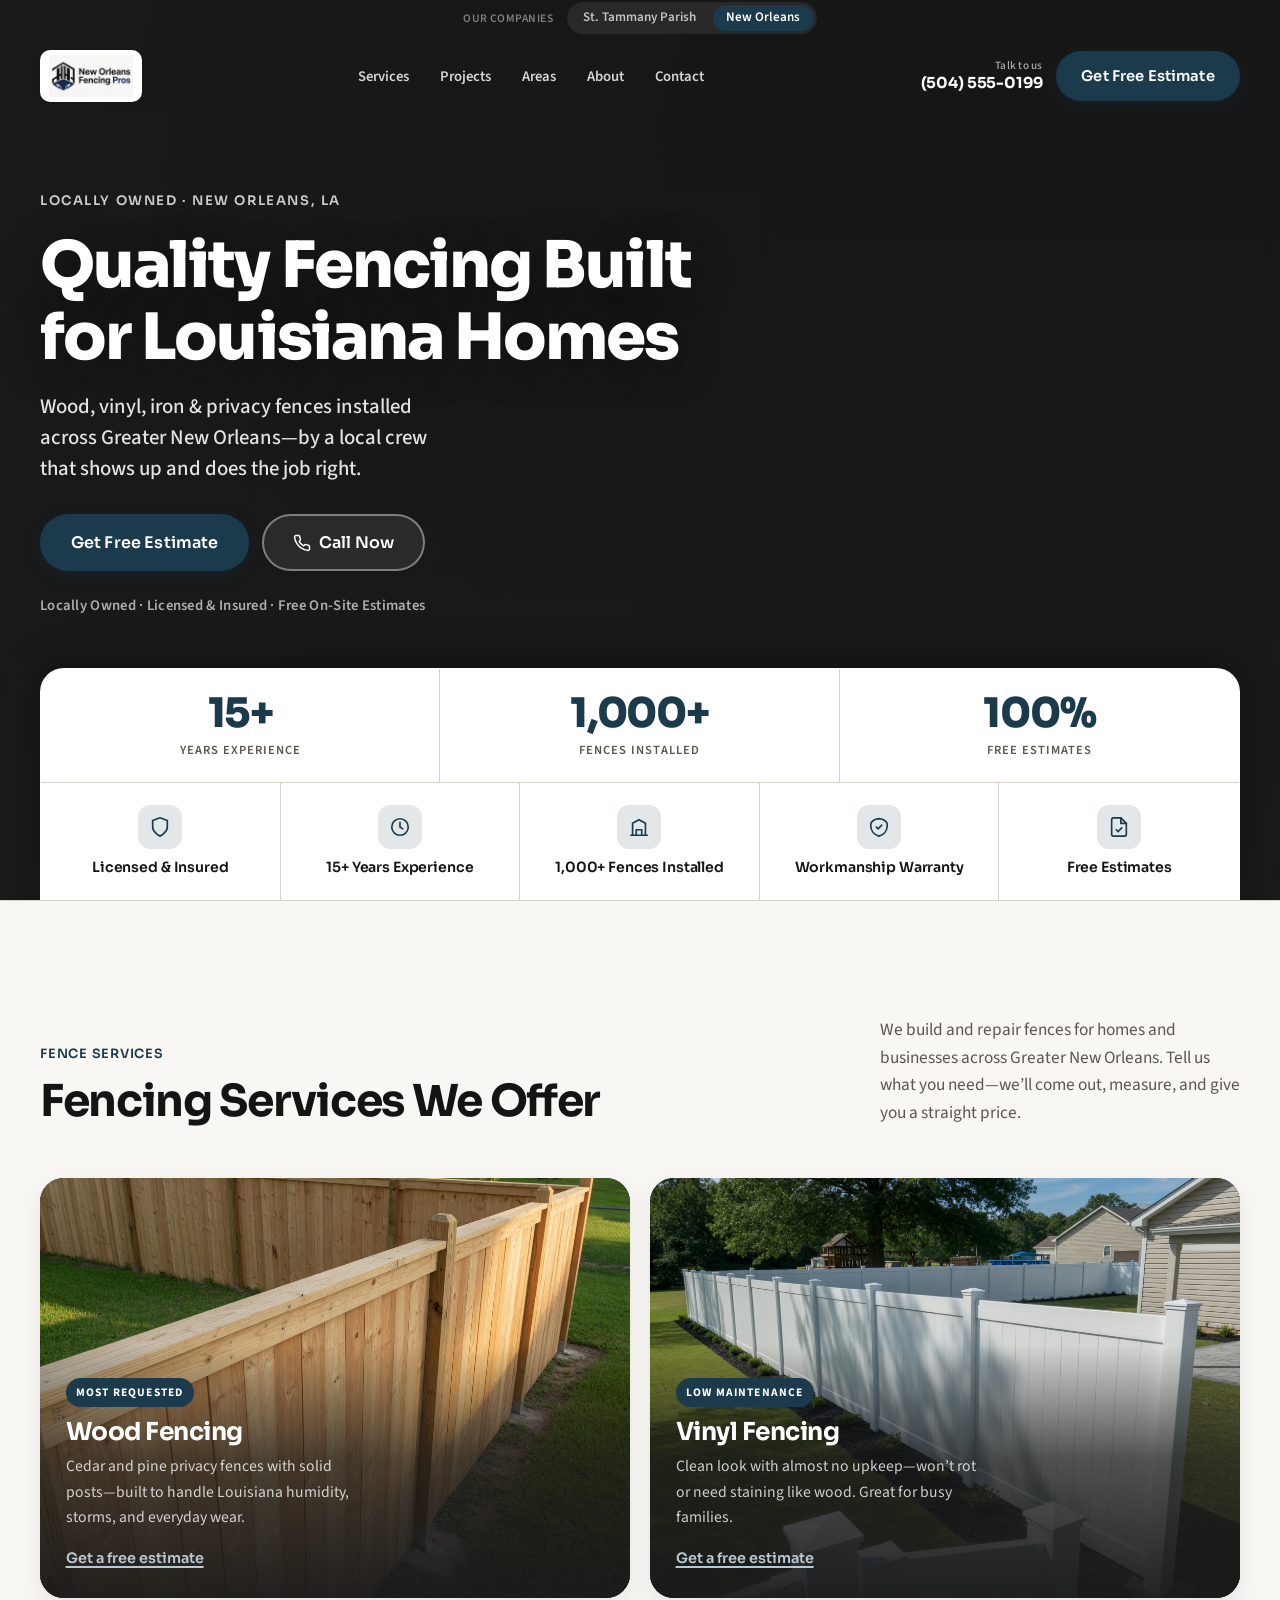
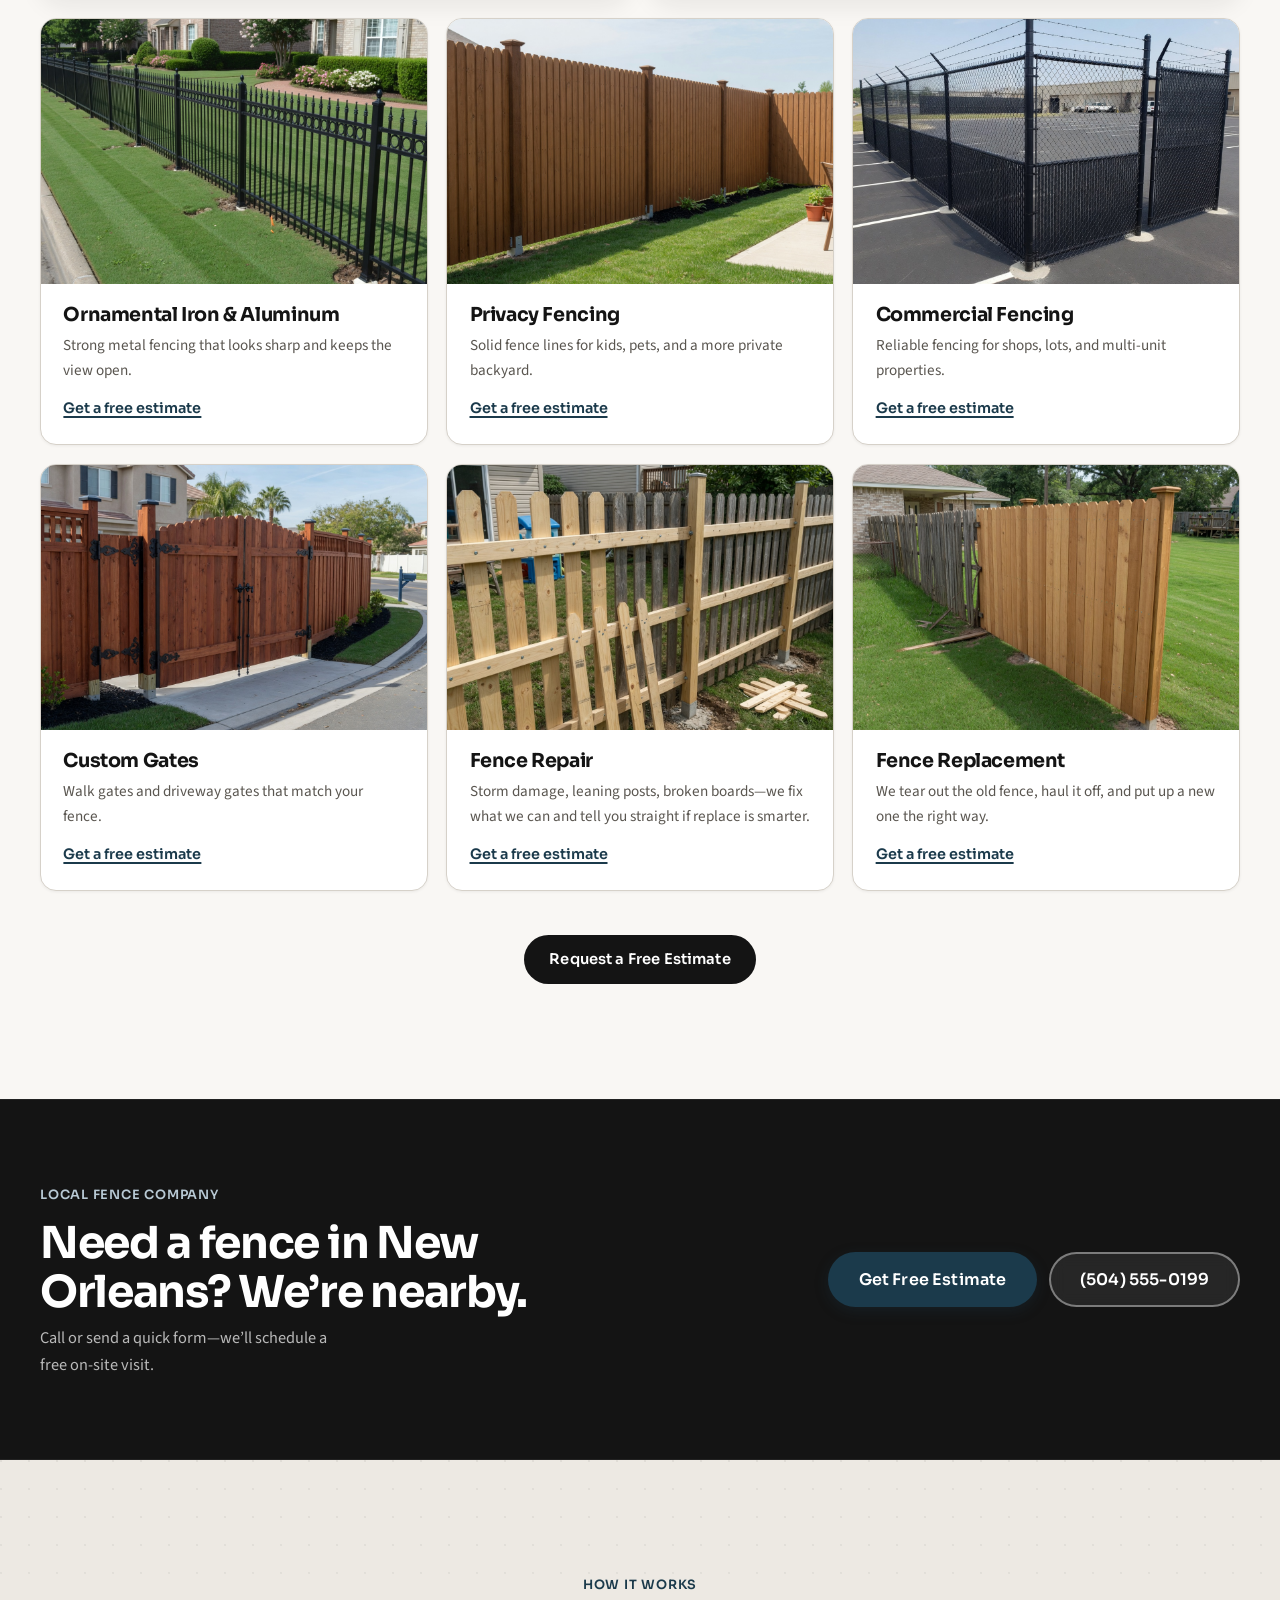
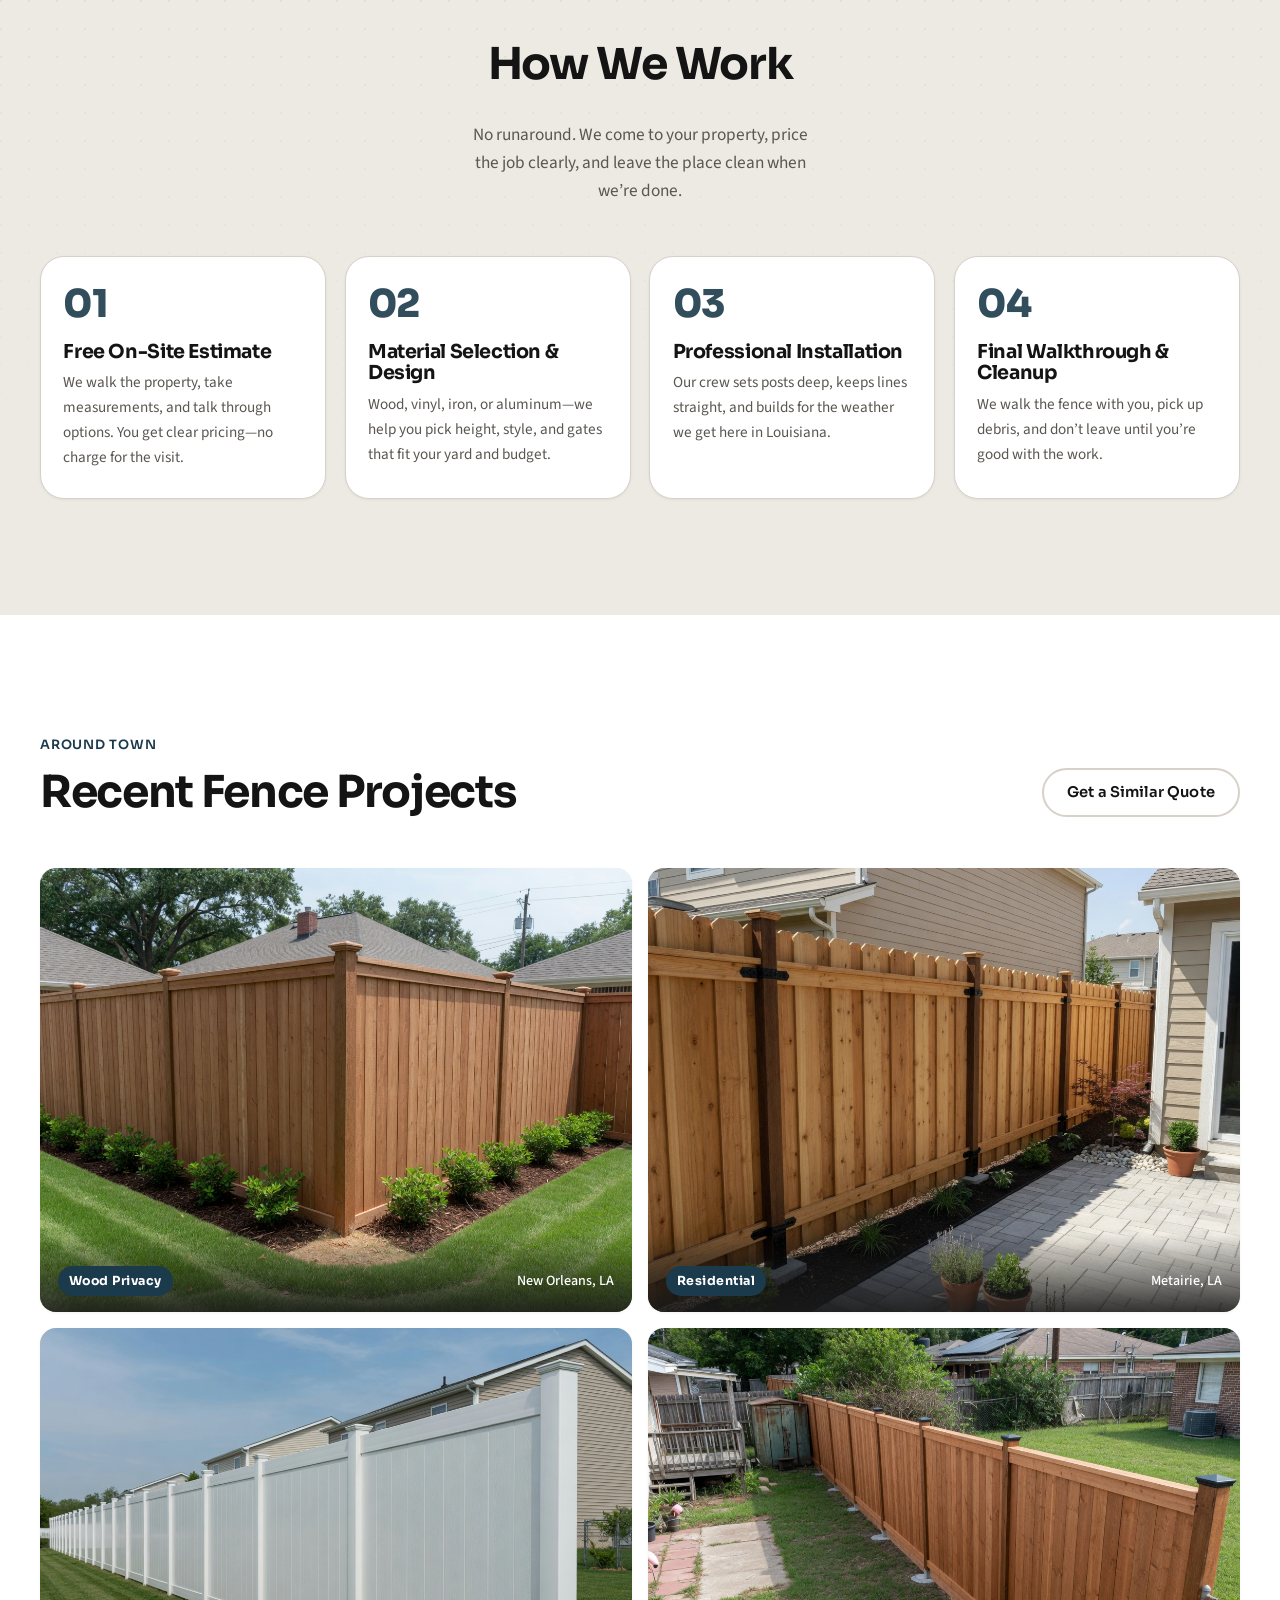
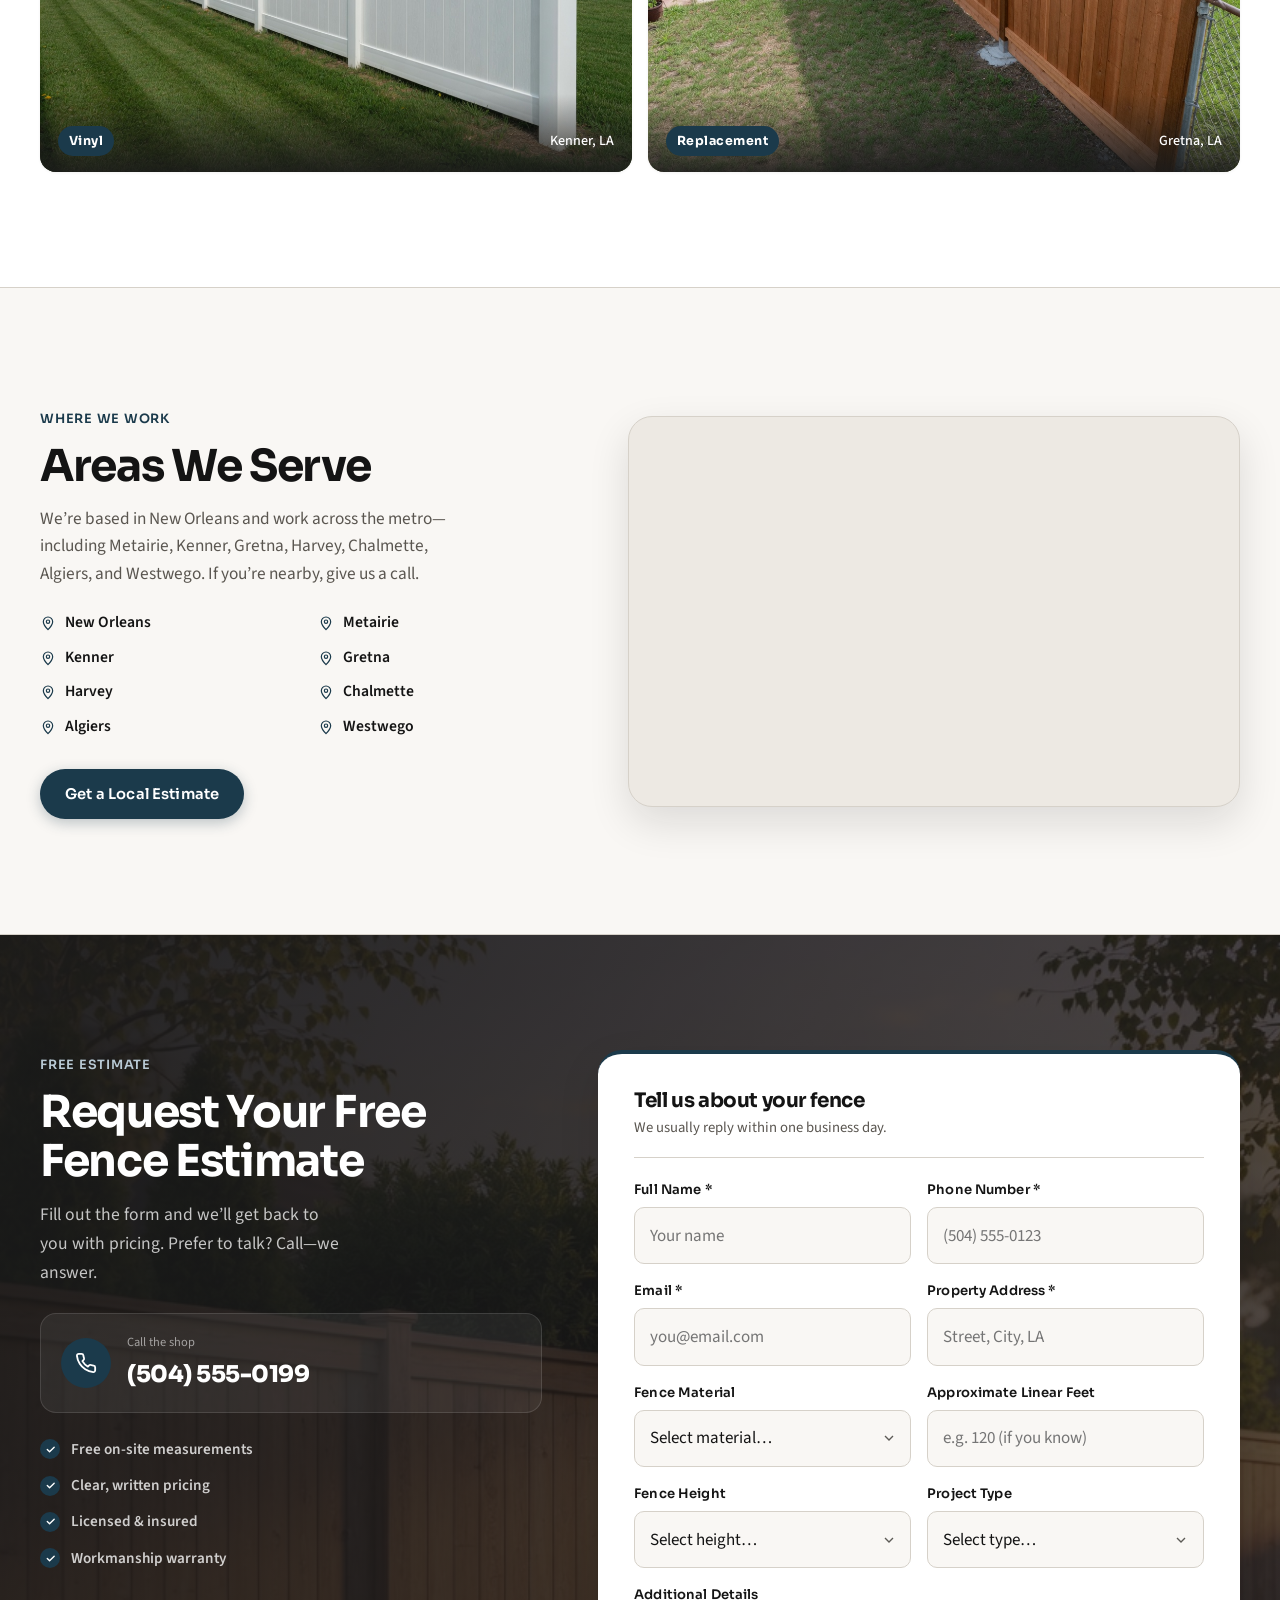
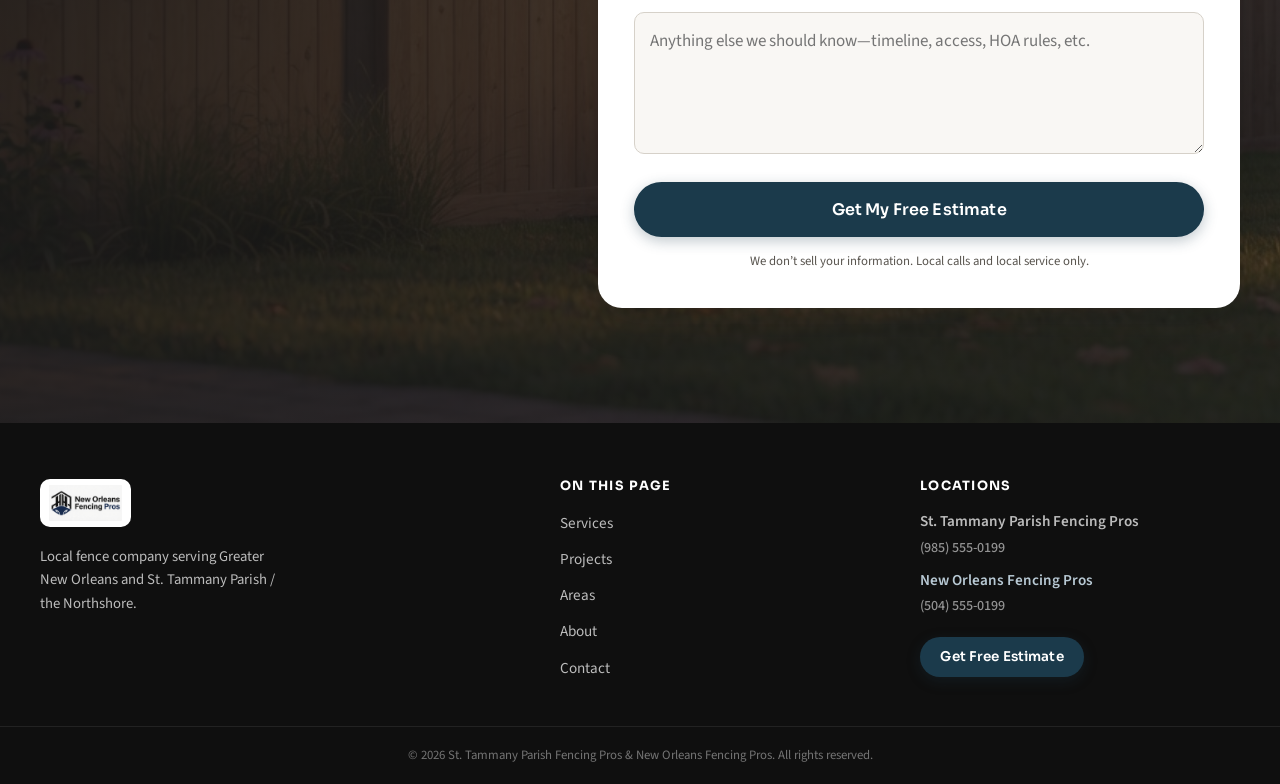
==== new-orleans/index.html @ e3f91bf8 "Match concrete-pros multi-company Vercel deployment approach. Add select-home build so one repo can " ====
<!DOCTYPE html>
<html lang="en">
<head>
  <meta charset="UTF-8">
  <meta name="viewport" content="width=device-width, initial-scale=1.0">
  <meta name="description" content="Local fence company in New Orleans. Wood, vinyl, iron & privacy fences installed in Metairie, Kenner, Gretna, the West Bank & Greater New Orleans. Free on-site estimates. Call (504) 555-0199.">
  <title>New Orleans Fencing Pros | Local Fence Company · Greater New Orleans</title>
  <link rel="icon" type="image/jpeg" href="/resources/logo/new-orleans-fencing-favicon.jpg">
  <link rel="preconnect" href="https://fonts.googleapis.com">
  <link rel="preconnect" href="https://fonts.gstatic.com" crossorigin>
  <link href="https://fonts.googleapis.com/css2?family=Sora:wght@400;500;600;700;800&family=Source+Sans+3:ital,wght@0,400;0,500;0,600;0,700;1,400&display=swap" rel="stylesheet">
  <link rel="stylesheet" href="/css/styles.css">
  <link rel="stylesheet" href="/css/new-orleans-theme.css">
</head>
<body class="theme-nola">
  <a class="skip-link" href="#main">Skip to content</a>

  <header class="site-header" id="header">
    <div class="loc-bar" aria-label="Service locations">
      <div class="wrap loc-bar-inner">
        <span class="loc-bar-label">Our companies</span>
        <nav class="loc-switch" aria-label="Company sites">
          <a href="https://st-tammany-parish-fencing-pros.vercel.app/" class="loc-link">St. Tammany Parish</a>
          <a href="https://new-orleans-fencing-pros.vercel.app/" class="loc-link is-active" aria-current="page">New Orleans</a>
        </nav>
      </div>
    </div>
    <div class="header-main">
      <div class="wrap header-wrap">
        <a href="https://new-orleans-fencing-pros.vercel.app/" class="brand" aria-label="New Orleans Fencing Pros home">
          <img src="/resources/logo/new-orleans-fencing-logo.png" alt="New Orleans Fencing Pros" width="210" height="52">
        </a>

        <nav class="nav" id="nav" aria-label="Primary">
          <ul class="nav-links">
            <li><a href="#services">Services</a></li>
            <li><a href="#projects">Projects</a></li>
            <li><a href="#areas">Areas</a></li>
            <li><a href="#about">About</a></li>
            <li><a href="#estimate">Contact</a></li>
            <li class="nav-loc-m"><a href="https://st-tammany-parish-fencing-pros.vercel.app/">St. Tammany Parish</a></li>
          </ul>
          <a href="#estimate" class="btn btn-primary nav-cta-m">Get Free Estimate</a>
        </nav>

        <div class="header-right">
          <a href="tel:+15045550199" class="header-phone">
            <small>Talk to us</small>
            <strong>(504) 555-0199</strong>
          </a>
          <a href="#estimate" class="btn btn-primary header-cta">Get Free Estimate</a>
          <button class="burger" id="navToggle" type="button" aria-label="Open menu" aria-expanded="false" aria-controls="nav">
            <span></span><span></span><span></span>
          </button>
        </div>
      </div>
    </div>
  </header>

  <main id="main">
    <!-- HERO -->
    <section class="hero" id="top">
      <div class="hero-media">
        <video
          class="hero-video"
          autoplay
          muted
          loop
          playsinline
          preload="metadata"
          aria-hidden="true"
        >
          <source src="/resources/video/fencing-hero.mp4" type="video/mp4">
        </video>
        <div class="hero-shade"></div>
      </div>

      <div class="wrap hero-inner">
        <div class="hero-copy reveal">
          <p class="hero-kicker">Locally owned · New Orleans, LA</p>
          <h1>Quality Fencing Built for Louisiana Homes</h1>
          <p class="hero-lead">Wood, vinyl, iron &amp; privacy fences installed across Greater New Orleans—by a local crew that shows up and does the job right.</p>
          <div class="hero-actions">
            <a href="#estimate" class="btn btn-primary btn-lg">Get Free Estimate</a>
            <a href="tel:+15045550199" class="btn btn-ghost btn-lg">
              <svg width="18" height="18" viewBox="0 0 24 24" fill="none" aria-hidden="true"><path d="M22 16.92v3a2 2 0 0 1-2.18 2 19.79 19.79 0 0 1-8.63-3.07 19.5 19.5 0 0 1-6-6 19.79 19.79 0 0 1-3.07-8.67A2 2 0 0 1 4.11 2h3a2 2 0 0 1 2 1.72c.127.96.361 1.903.7 2.81a2 2 0 0 1-.45 2.11L8.09 9.91a16 16 0 0 0 6 6l1.27-1.27a2 2 0 0 1 2.11-.45c.907.339 1.85.573 2.81.7A2 2 0 0 1 22 16.92z" stroke="currentColor" stroke-width="2" stroke-linecap="round" stroke-linejoin="round"/></svg>
              Call Now
            </a>
          </div>
          <p class="hero-trust">Locally Owned · Licensed &amp; Insured · Free On-Site Estimates</p>
        </div>
      </div>

      <div class="proof" aria-label="Why homeowners trust us">
        <div class="wrap">
          <div class="proof-card reveal" style="--d:0.12s">
            <div class="proof-stats">
              <div class="metric">
                <strong>15+</strong>
                <span>Years Experience</span>
              </div>
              <div class="metric">
                <strong>1,000+</strong>
                <span>Fences Installed</span>
              </div>
              <div class="metric">
                <strong>100%</strong>
                <span>Free Estimates</span>
              </div>
            </div>

            <div class="proof-trust">
              <div class="trust-item">
                <span class="trust-ico" aria-hidden="true">
                  <svg width="22" height="22" viewBox="0 0 24 24" fill="none"><path d="M12 22s8-4 8-10V5l-8-3-8 3v7c0 6 8 10 8 10z" stroke="currentColor" stroke-width="1.8" stroke-linecap="round" stroke-linejoin="round"/></svg>
                </span>
                <span>Licensed &amp; Insured</span>
              </div>
              <div class="trust-item">
                <span class="trust-ico" aria-hidden="true">
                  <svg width="22" height="22" viewBox="0 0 24 24" fill="none"><circle cx="12" cy="12" r="9" stroke="currentColor" stroke-width="1.8"/><path d="M12 7v5l3 2" stroke="currentColor" stroke-width="1.8" stroke-linecap="round"/></svg>
                </span>
                <span>15+ Years Experience</span>
              </div>
              <div class="trust-item">
                <span class="trust-ico" aria-hidden="true">
                  <svg width="22" height="22" viewBox="0 0 24 24" fill="none"><path d="M3 21h18M5 21V8l7-4 7 4v13M9 21v-6h6v6" stroke="currentColor" stroke-width="1.8" stroke-linecap="round" stroke-linejoin="round"/></svg>
                </span>
                <span>1,000+ Fences Installed</span>
              </div>
              <div class="trust-item">
                <span class="trust-ico" aria-hidden="true">
                  <svg width="22" height="22" viewBox="0 0 24 24" fill="none"><path d="M9 12l2 2 4-4" stroke="currentColor" stroke-width="1.8" stroke-linecap="round" stroke-linejoin="round"/><path d="M12 22c5.5-1.5 9-6.2 9-11.6 0-1-.1-2-.4-3A12 12 0 0012 2.9 12 12 0 003.4 7.4 12 12 0 003 10.4c0 5.4 3.5 10.1 9 11.6z" stroke="currentColor" stroke-width="1.8"/></svg>
                </span>
                <span>Workmanship Warranty</span>
              </div>
              <div class="trust-item">
                <span class="trust-ico" aria-hidden="true">
                  <svg width="22" height="22" viewBox="0 0 24 24" fill="none"><path d="M14 2H6a2 2 0 00-2 2v16a2 2 0 002 2h12a2 2 0 002-2V8z" stroke="currentColor" stroke-width="1.8"/><path d="M14 2v6h6M9 15l2 2 4-4" stroke="currentColor" stroke-width="1.8" stroke-linecap="round"/></svg>
                </span>
                <span>Free Estimates</span>
              </div>
            </div>
          </div>
        </div>
      </div>
    </section>

    <!-- SERVICES -->
    <section class="section services" id="services">
      <div class="wrap">
        <div class="section-top reveal">
          <div>
            <p class="eyebrow">Fence services</p>
            <h2>Fencing Services We Offer</h2>
          </div>
          <p class="section-copy">We build and repair fences for homes and businesses across Greater New Orleans. Tell us what you need—we’ll come out, measure, and give you a straight price.</p>
        </div>

        <div class="svc-feature-grid">
          <article class="svc-photo reveal" data-depth>
            <div class="svc-photo-img">
              <img src="/images/service-wood.jpg" alt="Wood fencing installation in New Orleans" loading="lazy" width="900" height="700">
            </div>
            <div class="svc-photo-body">
              <span class="svc-kicker">Most requested</span>
              <h3>Wood Fencing</h3>
              <p>Cedar and pine privacy fences with solid posts—built to handle Louisiana humidity, storms, and everyday wear.</p>
              <a href="#estimate" class="text-link">Get a free estimate</a>
            </div>
          </article>

          <article class="svc-photo reveal" data-depth style="--d:0.08s">
            <div class="svc-photo-img">
              <img src="/images/service-vinyl.jpg" alt="Vinyl fencing installation" loading="lazy" width="900" height="700">
            </div>
            <div class="svc-photo-body">
              <span class="svc-kicker">Low maintenance</span>
              <h3>Vinyl Fencing</h3>
              <p>Clean look with almost no upkeep—won’t rot or need staining like wood. Great for busy families.</p>
              <a href="#estimate" class="text-link">Get a free estimate</a>
            </div>
          </article>
        </div>

        <div class="svc-card-grid">
          <article class="svc-card reveal" data-depth>
            <div class="svc-card-media">
              <img src="/images/service-iron.jpg" alt="Ornamental iron and aluminum fencing" loading="lazy" width="640" height="420">
            </div>
            <div class="svc-card-body">
              <h3>Ornamental Iron &amp; Aluminum</h3>
              <p>Strong metal fencing that looks sharp and keeps the view open.</p>
              <a href="#estimate" class="text-link">Get a free estimate</a>
            </div>
          </article>

          <article class="svc-card reveal" data-depth style="--d:0.06s">
            <div class="svc-card-media">
              <img src="/images/service-privacy.jpg" alt="Privacy fencing for a backyard" loading="lazy" width="640" height="420">
            </div>
            <div class="svc-card-body">
              <h3>Privacy Fencing</h3>
              <p>Solid fence lines for kids, pets, and a more private backyard.</p>
              <a href="#estimate" class="text-link">Get a free estimate</a>
            </div>
          </article>

          <article class="svc-card reveal" data-depth style="--d:0.1s">
            <div class="svc-card-media">
              <img src="/images/service-commercial.jpg" alt="Commercial fencing for local businesses" loading="lazy" width="640" height="420">
            </div>
            <div class="svc-card-body">
              <h3>Commercial Fencing</h3>
              <p>Reliable fencing for shops, lots, and multi-unit properties.</p>
              <a href="#estimate" class="text-link">Get a free estimate</a>
            </div>
          </article>

          <article class="svc-card reveal" data-depth style="--d:0.14s">
            <div class="svc-card-media">
              <img src="/images/service-gate.jpg" alt="Custom fence gate" loading="lazy" width="640" height="420">
            </div>
            <div class="svc-card-body">
              <h3>Custom Gates</h3>
              <p>Walk gates and driveway gates that match your fence.</p>
              <a href="#estimate" class="text-link">Get a free estimate</a>
            </div>
          </article>

          <article class="svc-card reveal" data-depth style="--d:0.06s">
            <div class="svc-card-media">
              <img src="/images/service-repair.jpg" alt="Fence repair work" loading="lazy" width="640" height="420">
            </div>
            <div class="svc-card-body">
              <h3>Fence Repair</h3>
              <p>Storm damage, leaning posts, broken boards—we fix what we can and tell you straight if replace is smarter.</p>
              <a href="#estimate" class="text-link">Get a free estimate</a>
            </div>
          </article>

          <article class="svc-card reveal" data-depth style="--d:0.1s">
            <div class="svc-card-media">
              <img src="/images/service-replacement.jpg" alt="Fence replacement install" loading="lazy" width="640" height="420">
            </div>
            <div class="svc-card-body">
              <h3>Fence Replacement</h3>
              <p>We tear out the old fence, haul it off, and put up a new one the right way.</p>
              <a href="#estimate" class="text-link">Get a free estimate</a>
            </div>
          </article>
        </div>

        <div class="section-cta reveal">
          <a href="#estimate" class="btn btn-dark">Request a Free Estimate</a>
        </div>
      </div>
    </section>

    <!-- MID CTA -->
    <section class="mid-cta" aria-label="Request estimate">
      <div class="wrap mid-cta-inner reveal">
        <div>
          <p class="eyebrow eyebrow-on-dark">Local fence company</p>
          <h2>Need a fence in New Orleans? We’re nearby.</h2>
          <p class="mid-cta-note">Call or send a quick form—we’ll schedule a free on-site visit.</p>
        </div>
        <div class="mid-cta-actions">
          <a href="#estimate" class="btn btn-primary btn-lg">Get Free Estimate</a>
          <a href="tel:+15045550199" class="btn btn-ghost btn-lg">(504) 555-0199</a>
        </div>
      </div>
    </section>

    <!-- PROCESS / ABOUT -->
    <section class="section process" id="about">
      <div class="wrap">
        <div class="section-top section-top-center reveal">
          <p class="eyebrow">How it works</p>
          <h2>How We Work</h2>
          <p class="section-copy">No runaround. We come to your property, price the job clearly, and leave the place clean when we’re done.</p>
        </div>

        <ol class="steps">
          <li class="step reveal" data-depth>
            <div class="step-num">01</div>
            <div class="step-body">
              <h3>Free On-Site Estimate</h3>
              <p>We walk the property, take measurements, and talk through options. You get clear pricing—no charge for the visit.</p>
            </div>
          </li>
          <li class="step reveal" data-depth style="--d:0.08s">
            <div class="step-num">02</div>
            <div class="step-body">
              <h3>Material Selection &amp; Design</h3>
              <p>Wood, vinyl, iron, or aluminum—we help you pick height, style, and gates that fit your yard and budget.</p>
            </div>
          </li>
          <li class="step reveal" data-depth style="--d:0.14s">
            <div class="step-num">03</div>
            <div class="step-body">
              <h3>Professional Installation</h3>
              <p>Our crew sets posts deep, keeps lines straight, and builds for the weather we get here in Louisiana.</p>
            </div>
          </li>
          <li class="step reveal" data-depth style="--d:0.2s">
            <div class="step-num">04</div>
            <div class="step-body">
              <h3>Final Walkthrough &amp; Cleanup</h3>
              <p>We walk the fence with you, pick up debris, and don’t leave until you’re good with the work.</p>
            </div>
          </li>
        </ol>
      </div>
    </section>

    <!-- PROJECTS -->
    <section class="section projects" id="projects">
      <div class="wrap">
        <div class="section-top reveal">
          <div>
            <p class="eyebrow">Around town</p>
            <h2>Recent Fence Projects</h2>
          </div>
          <a href="#estimate" class="btn btn-outline hide-m">Get a Similar Quote</a>
        </div>

        <div class="gallery">
          <figure class="gal-item reveal" data-depth>
            <img src="/images/project-wood-privacy.jpg" alt="Wood privacy fence job in New Orleans" loading="lazy" width="1000" height="750">
            <figcaption>
              <span class="gal-tag">Wood Privacy</span>
              <span>New Orleans, LA</span>
            </figcaption>
          </figure>
          <figure class="gal-item reveal" data-depth style="--d:0.06s">
            <img src="/images/project-residential.jpg" alt="Residential fence job in Metairie" loading="lazy" width="800" height="600">
            <figcaption>
              <span class="gal-tag">Residential</span>
              <span>Metairie, LA</span>
            </figcaption>
          </figure>
          <figure class="gal-item reveal" data-depth style="--d:0.1s">
            <img src="/images/project-vinyl.jpg" alt="Vinyl fence job in Kenner" loading="lazy" width="800" height="600">
            <figcaption>
              <span class="gal-tag">Vinyl</span>
              <span>Kenner, LA</span>
            </figcaption>
          </figure>
          <figure class="gal-item reveal" data-depth style="--d:0.14s">
            <img src="/images/project-replacement.jpg" alt="Fence replacement job in Gretna" loading="lazy" width="1200" height="600">
            <figcaption>
              <span class="gal-tag">Replacement</span>
              <span>Gretna, LA</span>
            </figcaption>
          </figure>
        </div>

        <div class="section-cta show-m reveal">
          <a href="#estimate" class="btn btn-outline">Get a Similar Quote</a>
        </div>
      </div>
    </section>

    <!-- AREAS -->
    <section class="section areas" id="areas">
      <div class="wrap areas-grid">
        <div class="areas-copy reveal">
          <p class="eyebrow">Where we work</p>
          <h2>Areas We Serve</h2>
          <p class="section-copy">We’re based in New Orleans and work across the metro—including Metairie, Kenner, Gretna, Harvey, Chalmette, Algiers, and Westwego. If you’re nearby, give us a call.</p>
          <ul class="city-list">
            <li>
              <svg class="city-pin" width="16" height="16" viewBox="0 0 24 24" fill="none" aria-hidden="true"><path d="M12 22s7-7.2 7-12a7 7 0 10-14 0c0 4.8 7 12 7 12z" stroke="currentColor" stroke-width="1.8" stroke-linecap="round" stroke-linejoin="round"/><circle cx="12" cy="10" r="2.5" stroke="currentColor" stroke-width="1.8"/></svg>
              New Orleans
            </li>
            <li>
              <svg class="city-pin" width="16" height="16" viewBox="0 0 24 24" fill="none" aria-hidden="true"><path d="M12 22s7-7.2 7-12a7 7 0 10-14 0c0 4.8 7 12 7 12z" stroke="currentColor" stroke-width="1.8" stroke-linecap="round" stroke-linejoin="round"/><circle cx="12" cy="10" r="2.5" stroke="currentColor" stroke-width="1.8"/></svg>
              Metairie
            </li>
            <li>
              <svg class="city-pin" width="16" height="16" viewBox="0 0 24 24" fill="none" aria-hidden="true"><path d="M12 22s7-7.2 7-12a7 7 0 10-14 0c0 4.8 7 12 7 12z" stroke="currentColor" stroke-width="1.8" stroke-linecap="round" stroke-linejoin="round"/><circle cx="12" cy="10" r="2.5" stroke="currentColor" stroke-width="1.8"/></svg>
              Kenner
            </li>
            <li>
              <svg class="city-pin" width="16" height="16" viewBox="0 0 24 24" fill="none" aria-hidden="true"><path d="M12 22s7-7.2 7-12a7 7 0 10-14 0c0 4.8 7 12 7 12z" stroke="currentColor" stroke-width="1.8" stroke-linecap="round" stroke-linejoin="round"/><circle cx="12" cy="10" r="2.5" stroke="currentColor" stroke-width="1.8"/></svg>
              Gretna
            </li>
            <li>
              <svg class="city-pin" width="16" height="16" viewBox="0 0 24 24" fill="none" aria-hidden="true"><path d="M12 22s7-7.2 7-12a7 7 0 10-14 0c0 4.8 7 12 7 12z" stroke="currentColor" stroke-width="1.8" stroke-linecap="round" stroke-linejoin="round"/><circle cx="12" cy="10" r="2.5" stroke="currentColor" stroke-width="1.8"/></svg>
              Harvey
            </li>
            <li>
              <svg class="city-pin" width="16" height="16" viewBox="0 0 24 24" fill="none" aria-hidden="true"><path d="M12 22s7-7.2 7-12a7 7 0 10-14 0c0 4.8 7 12 7 12z" stroke="currentColor" stroke-width="1.8" stroke-linecap="round" stroke-linejoin="round"/><circle cx="12" cy="10" r="2.5" stroke="currentColor" stroke-width="1.8"/></svg>
              Chalmette
            </li>
            <li>
              <svg class="city-pin" width="16" height="16" viewBox="0 0 24 24" fill="none" aria-hidden="true"><path d="M12 22s7-7.2 7-12a7 7 0 10-14 0c0 4.8 7 12 7 12z" stroke="currentColor" stroke-width="1.8" stroke-linecap="round" stroke-linejoin="round"/><circle cx="12" cy="10" r="2.5" stroke="currentColor" stroke-width="1.8"/></svg>
              Algiers
            </li>
            <li>
              <svg class="city-pin" width="16" height="16" viewBox="0 0 24 24" fill="none" aria-hidden="true"><path d="M12 22s7-7.2 7-12a7 7 0 10-14 0c0 4.8 7 12 7 12z" stroke="currentColor" stroke-width="1.8" stroke-linecap="round" stroke-linejoin="round"/><circle cx="12" cy="10" r="2.5" stroke="currentColor" stroke-width="1.8"/></svg>
              Westwego
            </li>
          </ul>
          <a href="#estimate" class="btn btn-primary">Get a Local Estimate</a>
        </div>
        <div class="areas-map reveal" data-depth style="--d:0.1s">
          <iframe
            title="Map of New Orleans fencing service area"
            src="https://maps.google.com/maps?q=New%20Orleans%2C%20Louisiana&t=&z=11&ie=UTF8&iwloc=&output=embed"
            loading="lazy"
            referrerpolicy="no-referrer-when-downgrade"
            allowfullscreen
          ></iframe>
        </div>
      </div>
    </section>

    <!-- ESTIMATE -->
    <section class="section estimate" id="estimate">
      <div class="estimate-bg" aria-hidden="true">
        <img src="/images/estimate-bg.jpg" alt="" loading="lazy" width="1800" height="1000">
        <div class="estimate-shade"></div>
      </div>

      <div class="wrap estimate-grid">
        <div class="estimate-aside reveal">
          <p class="eyebrow eyebrow-on-dark">Free estimate</p>
          <h2>Request Your Free Fence Estimate</h2>
          <p class="estimate-lead">Fill out the form and we’ll get back to you with pricing. Prefer to talk? Call—we answer.</p>

          <a href="tel:+15045550199" class="phone-card">
            <span class="phone-card-ico" aria-hidden="true">
              <svg width="22" height="22" viewBox="0 0 24 24" fill="none"><path d="M22 16.92v3a2 2 0 0 1-2.18 2 19.79 19.79 0 0 1-8.63-3.07 19.5 19.5 0 0 1-6-6 19.79 19.79 0 0 1-3.07-8.67A2 2 0 0 1 4.11 2h3a2 2 0 0 1 2 1.72c.127.96.361 1.903.7 2.81a2 2 0 0 1-.45 2.11L8.09 9.91a16 16 0 0 0 6 6l1.27-1.27a2 2 0 0 1 2.11-.45c.907.339 1.85.573 2.81.7A2 2 0 0 1 22 16.92z" stroke="currentColor" stroke-width="2" stroke-linecap="round" stroke-linejoin="round"/></svg>
            </span>
            <span>
              <small>Call the shop</small>
              <strong>(504) 555-0199</strong>
            </span>
          </a>

          <ul class="perk-list">
            <li>Free on-site measurements</li>
            <li>Clear, written pricing</li>
            <li>Licensed &amp; insured</li>
            <li>Workmanship warranty</li>
          </ul>
        </div>

        <form class="quote-form reveal" id="estimateForm" novalidate data-depth style="--d:0.1s">
          <div class="form-head">
            <h3>Tell us about your fence</h3>
            <p>We usually reply within one business day.</p>
          </div>

          <div class="fields">
            <div class="field">
              <label for="fullName">Full Name *</label>
              <input type="text" id="fullName" name="fullName" autocomplete="name" required placeholder="Your name">
            </div>
            <div class="field">
              <label for="phone">Phone Number *</label>
              <input type="tel" id="phone" name="phone" autocomplete="tel" required placeholder="(504) 555-0123">
            </div>
            <div class="field">
              <label for="email">Email *</label>
              <input type="email" id="email" name="email" autocomplete="email" required placeholder="you@email.com">
            </div>
            <div class="field">
              <label for="address">Property Address *</label>
              <input type="text" id="address" name="address" autocomplete="street-address" required placeholder="Street, City, LA">
            </div>
            <div class="field">
              <label for="material">Fence Material</label>
              <select id="material" name="material">
                <option value="">Select material…</option>
                <option value="wood">Wood</option>
                <option value="vinyl">Vinyl</option>
                <option value="iron">Iron</option>
                <option value="aluminum">Aluminum</option>
                <option value="privacy">Privacy</option>
                <option value="other">Other / Not sure</option>
              </select>
            </div>
            <div class="field">
              <label for="linearFeet">Approximate Linear Feet</label>
              <input type="text" id="linearFeet" name="linearFeet" inputmode="numeric" placeholder="e.g. 120 (if you know)">
            </div>
            <div class="field">
              <label for="height">Fence Height</label>
              <select id="height" name="height">
                <option value="">Select height…</option>
                <option value="4ft">4ft</option>
                <option value="5ft">5ft</option>
                <option value="6ft">6ft</option>
                <option value="8ft">8ft</option>
                <option value="custom">Custom / Not sure</option>
              </select>
            </div>
            <div class="field">
              <label for="projectType">Project Type</label>
              <select id="projectType" name="projectType">
                <option value="">Select type…</option>
                <option value="new">New Fence</option>
                <option value="replacement">Replacement</option>
                <option value="repair">Repair</option>
                <option value="gate">Gate</option>
              </select>
            </div>
            <div class="field field-full">
              <label for="details">Additional Details</label>
              <textarea id="details" name="details" rows="4" placeholder="Anything else we should know—timeline, access, HOA rules, etc."></textarea>
            </div>
          </div>

          <button type="submit" class="btn btn-primary btn-lg btn-block">Get My Free Estimate</button>
          <p class="form-note">We don’t sell your information. Local calls and local service only.</p>
          <div class="form-ok" id="formSuccess" hidden role="status">
            Thanks—we got your request. We’ll be in touch soon.
          </div>
        </form>
      </div>
    </section>
  </main>

  <footer class="site-footer">
    <div class="wrap footer-grid">
      <div class="footer-brand">
        <img src="/resources/logo/new-orleans-fencing-logo.png" alt="New Orleans Fencing Pros" width="180" height="46" class="footer-logo">
        <p>Local fence company serving Greater New Orleans and St. Tammany Parish / the Northshore.</p>
      </div>
      <div>
        <h3>On this page</h3>
        <ul>
          <li><a href="#services">Services</a></li>
          <li><a href="#projects">Projects</a></li>
          <li><a href="#areas">Areas</a></li>
          <li><a href="#about">About</a></li>
          <li><a href="#estimate">Contact</a></li>
        </ul>
      </div>
      <div>
        <h3>Locations</h3>
        <ul class="footer-locations">
          <li>
            <a href="https://st-tammany-parish-fencing-pros.vercel.app/">St. Tammany Parish Fencing Pros</a>
            <a href="tel:+19855550199" class="footer-loc-phone">(985) 555-0199</a>
          </li>
          <li>
            <a href="https://new-orleans-fencing-pros.vercel.app/" class="is-active" aria-current="page">New Orleans Fencing Pros</a>
            <a href="tel:+15045550199" class="footer-loc-phone">(504) 555-0199</a>
          </li>
        </ul>
        <a href="#estimate" class="btn btn-primary btn-sm">Get Free Estimate</a>
      </div>
    </div>
    <div class="footer-base">
      <div class="wrap footer-base-inner">
        <p>&copy; <span id="year"></span> St. Tammany Parish Fencing Pros &amp; New Orleans Fencing Pros. All rights reserved.</p>
      </div>
    </div>
  </footer>

  <div class="mobile-cta-bar" aria-label="Quick contact">
    <a href="tel:+15045550199" class="btn btn-ghost">Call</a>
    <a href="#estimate" class="btn btn-primary">Free Estimate</a>
  </div>

  <script src="/js/main.js"></script>
</body>
</html>
---- css/styles.css ----
/* ==========================================================================
   St. Tammany Parish Fencing Pros
   Local fence company site · Clean contractor layout · Brand palette locked
   ========================================================================== */

:root {
  --primary-dark: #1A1A1A;
  --accent: #2E7D32;
  --accent-hover: #256628;
  --accent-soft: rgba(46, 125, 50, 0.12);
  --bg-light: #F8F7F4;
  --bg-soft: #E8EDE8;
  --secondary-text: #5C5A55;
  --white: #FFFFFF;
  --border: #D6D3CD;

  --ink: var(--primary-dark);
  --muted: var(--secondary-text);
  --wrap: 1200px;
  --loc-bar-h: 36px;
  --header-h: 80px;
  --r: 16px;
  --r-sm: 10px;
  --r-lg: 24px;
  --ease: cubic-bezier(0.22, 1, 0.36, 1);
  --t: 0.3s var(--ease);

  --font: "Source Sans 3", system-ui, sans-serif;
  --display: "Sora", var(--font);

  --shadow-sm: 0 1px 3px rgba(26, 26, 26, 0.06);
  --shadow-md: 0 8px 24px rgba(26, 26, 26, 0.08);
  --shadow-lg: 0 16px 40px rgba(26, 26, 26, 0.12);
  --shadow-green: 0 4px 14px rgba(46, 125, 50, 0.28);
}

*, *::before, *::after { box-sizing: border-box; margin: 0; padding: 0; }

html {
  scroll-behavior: smooth;
  scroll-padding-top: calc(var(--loc-bar-h) + var(--header-h) + 16px);
}

body {
  font-family: var(--font);
  font-size: 1.0625rem;
  line-height: 1.65;
  color: var(--ink);
  background: var(--bg-light);
  -webkit-font-smoothing: antialiased;
  overflow-x: hidden;
}

img { max-width: 100%; height: auto; display: block; }
a { color: inherit; text-decoration: none; }
ul, ol { list-style: none; }
button, input, select, textarea { font: inherit; color: inherit; }
button { cursor: pointer; border: none; background: none; }

.wrap {
  width: min(100% - 2.5rem, var(--wrap));
  margin-inline: auto;
}

.skip-link {
  position: absolute;
  left: 1rem;
  top: -100px;
  z-index: 2000;
  background: var(--accent);
  color: var(--white);
  padding: 0.75rem 1rem;
  border-radius: var(--r-sm);
}
.skip-link:focus { top: 1rem; }

/* Location switcher lives inside site-header */
.loc-bar {
  position: relative;
  height: var(--loc-bar-h);
  background: transparent;
  border: 0;
  box-shadow: none;
  font-size: 0.82rem;
}

.loc-bar-inner {
  display: flex;
  align-items: center;
  justify-content: center;
  gap: 0.85rem;
  height: 100%;
  flex-wrap: wrap;
  padding: 0;
}

.loc-bar-label {
  color: rgba(255, 255, 255, 0.45);
  font-weight: 600;
  letter-spacing: 0.04em;
  text-transform: uppercase;
  font-size: 0.72rem;
}

.loc-switch {
  display: inline-flex;
  align-items: center;
  gap: 0.2rem;
  background: rgba(255, 255, 255, 0.08);
  border: 0;
  border-radius: 999px;
  padding: 0.18rem;
  box-shadow: none;
  outline: none;
}

.loc-link {
  color: rgba(255, 255, 255, 0.72);
  font-weight: 600;
  font-size: 0.82rem;
  padding: 0.35rem 0.85rem;
  border: 0;
  border-radius: 999px;
  box-shadow: none;
  outline: none;
  line-height: 1.2;
  transition: background var(--t), color var(--t);
}

.loc-link:hover {
  color: var(--white);
  background: rgba(255, 255, 255, 0.1);
}

.loc-link.is-active {
  background: var(--accent);
  color: var(--white);
  border: 0;
  box-shadow: none;
}

.nav-loc-m { display: none; }

.footer-locations {
  display: grid;
  gap: 0.85rem;
  margin-bottom: 1.15rem;
}

.footer-locations a {
  display: block;
  font-size: 0.95rem;
  font-weight: 600;
  transition: color var(--t);
}

.footer-locations a:hover,
.footer-locations a.is-active {
  color: #a5d6a7;
}

.footer-loc-phone {
  display: block !important;
  font-size: 0.88rem !important;
  font-weight: 500 !important;
  color: rgba(255, 255, 255, 0.55) !important;
  margin-top: 0.15rem;
  text-decoration: none !important;
}

.footer-loc-phone:hover {
  color: #a5d6a7 !important;
}

/* Type */
h1, h2, h3 {
  font-family: var(--display);
  font-weight: 700;
  line-height: 1.12;
  letter-spacing: -0.03em;
  color: var(--ink);
}

h1 { font-size: clamp(2.5rem, 5.5vw, 4rem); font-weight: 800; }
h2 { font-size: clamp(1.9rem, 3.6vw, 2.75rem); }
h3 { font-size: 1.2rem; letter-spacing: -0.02em; }

.eyebrow {
  display: inline-flex;
  align-items: center;
  gap: 0.5rem;
  font-family: var(--display);
  font-size: 0.8rem;
  font-weight: 600;
  letter-spacing: 0.06em;
  text-transform: uppercase;
  color: var(--accent);
  margin-bottom: 0.75rem;
}

.eyebrow-on-dark { color: #a5d6a7; }

.section {
  padding: clamp(4.5rem, 9vw, 7.5rem) 0;
}

.section-top {
  display: flex;
  align-items: flex-end;
  justify-content: space-between;
  gap: 2rem;
  margin-bottom: clamp(2.25rem, 4vw, 3.25rem);
}

.section-top-center {
  flex-direction: column;
  align-items: center;
  text-align: center;
}

.section-top-center .section-copy {
  margin-inline: auto;
}

.section-copy {
  color: var(--muted);
  max-width: 40ch;
  font-size: 1.08rem;
  line-height: 1.6;
}

.section-cta {
  display: flex;
  justify-content: center;
  margin-top: 2.75rem;
}

/* Buttons */
.btn {
  display: inline-flex;
  align-items: center;
  justify-content: center;
  gap: 0.5rem;
  font-family: var(--display);
  font-weight: 600;
  font-size: 0.92rem;
  letter-spacing: 0.01em;
  line-height: 1;
  padding: 0.95rem 1.45rem;
  border-radius: 999px;
  border: 2px solid transparent;
  transition: background var(--t), color var(--t), border-color var(--t),
    box-shadow var(--t), transform 0.18s ease;
  white-space: nowrap;
}

.btn:active { transform: scale(0.98); }
.btn-sm { padding: 0.7rem 1.15rem; font-size: 0.84rem; }
.btn-lg { padding: 1.1rem 1.8rem; font-size: 1rem; }
.btn-block { width: 100%; }

.btn-primary {
  background: var(--accent);
  color: var(--white);
  box-shadow: var(--shadow-green);
}
.btn-primary:hover {
  background: var(--accent-hover);
  box-shadow: 0 6px 18px rgba(46, 125, 50, 0.32);
}

.btn-dark {
  background: var(--primary-dark);
  color: var(--white);
}
.btn-dark:hover { background: #000; }

.btn-ghost {
  background: rgba(255, 255, 255, 0.08);
  color: var(--white);
  border-color: rgba(255, 255, 255, 0.4);
  backdrop-filter: blur(8px);
}
.btn-ghost:hover {
  background: rgba(255, 255, 255, 0.16);
  border-color: var(--white);
}

.btn-outline {
  background: transparent;
  color: var(--ink);
  border-color: var(--border);
}
.btn-outline:hover {
  border-color: var(--accent);
  color: var(--accent);
}

.text-link {
  display: inline-flex;
  align-items: center;
  gap: 0.35rem;
  margin-top: 1rem;
  font-family: var(--display);
  font-weight: 600;
  font-size: 0.9rem;
  color: var(--accent);
  text-decoration: underline;
  text-underline-offset: 3px;
  text-decoration-thickness: 1.5px;
  transition: color var(--t);
}
.text-link:hover { color: var(--accent-hover); }

/* ==========================================================================
   Header (includes location bar + main nav)
   Transparent over hero; solid after scroll
   ========================================================================== */
.site-header {
  position: fixed;
  top: 0;
  left: 0;
  right: 0;
  z-index: 1000;
  height: calc(var(--loc-bar-h) + var(--header-h));
  background: transparent;
  transition: background var(--t), box-shadow var(--t), backdrop-filter var(--t);
  border: 0;
  box-shadow: none;
}

.site-header.is-solid {
  background: rgba(26, 26, 26, 0.96);
  backdrop-filter: blur(14px);
  -webkit-backdrop-filter: blur(14px);
  border: 0;
  box-shadow: 0 10px 28px rgba(0, 0, 0, 0.25);
}

.header-main {
  height: var(--header-h);
  border: 0;
  box-shadow: none;
}

.header-wrap {
  display: flex;
  align-items: center;
  justify-content: space-between;
  gap: 1.25rem;
  height: var(--header-h);
}

.brand {
  display: flex;
  align-items: center;
  background: var(--white);
  border-radius: var(--r-sm);
  padding: 0.32rem 0.55rem;
  flex-shrink: 0;
  box-shadow: var(--shadow-sm);
}

.brand img {
  height: 42px;
  width: auto;
  object-fit: contain;
}

/* Text wordmark (New Orleans Fencing Pros — no logo file yet) */
.brand-text {
  gap: 0.55rem;
  padding: 0.4rem 0.65rem;
  text-decoration: none;
}

.brand-mark {
  display: flex;
  align-items: center;
  justify-content: center;
  width: 36px;
  height: 36px;
  border-radius: 8px;
  background: var(--accent);
  color: var(--white);
  font-family: var(--display);
  font-size: 0.78rem;
  font-weight: 800;
  letter-spacing: 0.02em;
  flex-shrink: 0;
}

.brand-name {
  font-family: var(--display);
  font-size: 0.78rem;
  font-weight: 700;
  line-height: 1.2;
  letter-spacing: -0.01em;
  color: var(--ink);
}

.footer-brand-mark {
  display: inline-flex;
  margin-bottom: 1.1rem;
  box-shadow: none;
}

.footer-base-inner {
  display: flex;
  flex-wrap: wrap;
  align-items: center;
  justify-content: center;
  gap: 0.5rem 1.25rem;
  text-align: center;
}



.nav-links {
  display: flex;
  align-items: center;
  gap: 0.15rem;
}

.nav-links a {
  color: rgba(255, 255, 255, 0.82);
  font-weight: 600;
  font-size: 0.92rem;
  padding: 0.55rem 0.9rem;
  border-radius: 999px;
  transition: color var(--t), background var(--t);
}
.nav-links a:hover {
  color: var(--white);
  background: rgba(255, 255, 255, 0.08);
}

.nav-cta-m { display: none; }

.header-right {
  display: flex;
  align-items: center;
  gap: 0.85rem;
  flex-shrink: 0;
}

.header-phone {
  display: none;
  flex-direction: column;
  align-items: flex-end;
  gap: 0.1rem;
  color: var(--white);
  line-height: 1.2;
}

.header-phone small {
  font-size: 0.7rem;
  opacity: 0.65;
  font-weight: 500;
  letter-spacing: 0.02em;
}

.header-phone strong {
  font-family: var(--display);
  font-size: 0.95rem;
  font-weight: 700;
  letter-spacing: -0.01em;
}

.header-phone:hover strong {
  color: #c8e6c9;
}

.burger {
  display: none;
  width: 44px;
  height: 44px;
  flex-direction: column;
  justify-content: center;
  align-items: center;
  gap: 6px;
  border-radius: var(--r-sm);
}

.burger span {
  display: block;
  width: 22px;
  height: 2px;
  background: var(--white);
  border-radius: 2px;
  transition: transform var(--t), opacity var(--t);
}

.burger[aria-expanded="true"] span:nth-child(1) {
  transform: translateY(8px) rotate(45deg);
}
.burger[aria-expanded="true"] span:nth-child(2) { opacity: 0; }
.burger[aria-expanded="true"] span:nth-child(3) {
  transform: translateY(-8px) rotate(-45deg);
}

/* ==========================================================================
   Hero
   ========================================================================== */
.hero {
  position: relative;
  min-height: 100vh;
  min-height: 100dvh;
  display: flex;
  flex-direction: column;
  justify-content: flex-end;
  padding: calc(var(--loc-bar-h) + var(--header-h) + 1.5rem) 0 0;
  color: var(--white);
  background: var(--primary-dark);
  overflow: hidden;
}

.hero-media {
  position: absolute;
  inset: 0;
  overflow: hidden;
  background: var(--primary-dark);
}

.hero-video {
  width: 100%;
  height: 100%;
  object-fit: cover;
  object-position: center;
  display: block;
  pointer-events: none;
}

.hero-shade {
  position: absolute;
  inset: 0;
  background:
    linear-gradient(to top, rgba(26, 26, 26, 0.96) 0%, rgba(26, 26, 26, 0.55) 45%, rgba(26, 26, 26, 0.35) 100%),
    linear-gradient(105deg, rgba(26, 26, 26, 0.65) 0%, transparent 55%);
}

.hero-inner {
  position: relative;
  z-index: 2;
  width: min(100% - 2.5rem, var(--wrap));
  margin-inline: auto;
  flex: 1;
  display: flex;
  flex-direction: column;
  justify-content: center;
  padding: 2rem 0 1.5rem;
}

.hero-copy {
  max-width: 720px;
}

.hero-kicker {
  font-family: var(--display);
  font-size: 0.82rem;
  font-weight: 600;
  letter-spacing: 0.12em;
  text-transform: uppercase;
  color: rgba(255, 255, 255, 0.78);
  margin-bottom: 1.15rem;
}

.hero h1 {
  color: var(--white);
  margin-bottom: 1.1rem;
  text-shadow: 0 8px 40px rgba(0, 0, 0, 0.35);
}

.hero-lead {
  font-size: clamp(1.1rem, 2vw, 1.3rem);
  color: rgba(255, 255, 255, 0.88);
  max-width: 38ch;
  margin-bottom: 1.85rem;
  font-weight: 500;
  line-height: 1.5;
}

.hero-actions {
  display: flex;
  flex-wrap: wrap;
  gap: 0.8rem;
  margin-bottom: 1.4rem;
}

.hero-trust {
  font-size: 0.92rem;
  font-weight: 600;
  color: rgba(255, 255, 255, 0.65);
  letter-spacing: 0.02em;
}

/* ==========================================================================
   Proof panel — stats + trust docked as one card under hero
   ========================================================================== */
.proof {
  position: relative;
  z-index: 3;
  width: 100%;
  margin-top: 0.5rem;
  padding-bottom: 0;
}

.proof .wrap {
  position: relative;
}

.proof-card {
  background: var(--white);
  color: var(--ink);
  border-radius: var(--r-lg) var(--r-lg) 0 0;
  box-shadow: 0 -8px 40px rgba(0, 0, 0, 0.18), var(--shadow-md);
  overflow: hidden;
  border: 1px solid rgba(255, 255, 255, 0.6);
  border-bottom: 0;
}

.proof-stats {
  display: grid;
  grid-template-columns: repeat(3, 1fr);
  background: var(--white);
}

.metric {
  padding: 1.5rem 1.25rem 1.35rem;
  text-align: center;
  border-right: 1px solid var(--border);
}
.metric:last-child { border-right: 0; }

.metric strong {
  display: block;
  font-family: var(--display);
  font-size: clamp(2rem, 3.2vw, 2.55rem);
  font-weight: 800;
  color: var(--accent);
  line-height: 1;
  letter-spacing: -0.03em;
  margin-bottom: 0.4rem;
}

.metric span {
  display: block;
  font-size: 0.78rem;
  font-weight: 600;
  color: var(--muted);
  text-transform: uppercase;
  letter-spacing: 0.08em;
}

.proof-trust {
  display: grid;
  grid-template-columns: repeat(5, 1fr);
  border-top: 1px solid var(--border);
  background: var(--white);
}

.trust-item {
  display: flex;
  flex-direction: column;
  align-items: center;
  justify-content: center;
  text-align: center;
  gap: 0.65rem;
  padding: 1.35rem 0.75rem 1.45rem;
  font-family: var(--display);
  font-weight: 600;
  font-size: 0.88rem;
  letter-spacing: -0.01em;
  line-height: 1.25;
  color: var(--ink);
  border-right: 1px solid var(--border);
  transition: background var(--t);
}
.trust-item:last-child { border-right: 0; }
.trust-item:hover { background: var(--bg-light); }

.trust-ico {
  width: 44px;
  height: 44px;
  display: flex;
  align-items: center;
  justify-content: center;
  border-radius: 12px;
  background: var(--accent-soft);
  color: var(--accent);
  flex-shrink: 0;
}

/* ==========================================================================
   Services
   ========================================================================== */
.services {
  background: var(--bg-light);
  border-top: 1px solid var(--border);
}

.svc-feature-grid {
  display: grid;
  grid-template-columns: 1fr 1fr;
  gap: 1.25rem;
  margin-bottom: 1.25rem;
}

.svc-photo {
  position: relative;
  border-radius: var(--r-lg);
  overflow: hidden;
  min-height: 420px;
  background: var(--primary-dark);
  box-shadow: var(--shadow-md);
  transform-style: preserve-3d;
  transition: transform 0.5s var(--ease), box-shadow 0.5s var(--ease);
}

.svc-photo:hover {
  transform: translateY(-6px);
  box-shadow: var(--shadow-lg);
}

.svc-photo-img {
  position: absolute;
  inset: 0;
}

.svc-photo-img img {
  width: 100%;
  height: 100%;
  object-fit: cover;
  transition: transform 0.8s var(--ease);
}

.svc-photo:hover .svc-photo-img img {
  transform: scale(1.05);
}

.svc-photo-body {
  position: absolute;
  inset: auto 0 0 0;
  padding: 2rem 1.6rem 1.6rem;
  background: linear-gradient(to top, rgba(26, 26, 26, 0.95) 0%, rgba(26, 26, 26, 0.7) 55%, transparent 100%);
  color: var(--white);
}

.svc-photo-body h3 {
  color: var(--white);
  font-size: 1.55rem;
  margin-bottom: 0.5rem;
}

.svc-photo-body p {
  color: rgba(255, 255, 255, 0.78);
  font-size: 0.98rem;
  max-width: 38ch;
}

.svc-photo-body .text-link {
  color: #a5d6a7;
}

.svc-kicker {
  display: inline-block;
  font-size: 0.72rem;
  font-weight: 700;
  letter-spacing: 0.1em;
  text-transform: uppercase;
  background: var(--accent);
  color: var(--white);
  padding: 0.32rem 0.65rem;
  border-radius: 999px;
  margin-bottom: 0.7rem;
}

.svc-card-grid {
  display: grid;
  grid-template-columns: repeat(3, 1fr);
  gap: 1.15rem;
}

.svc-card {
  background: var(--white);
  border: 1px solid var(--border);
  border-radius: var(--r);
  overflow: hidden;
  display: flex;
  flex-direction: column;
  box-shadow: var(--shadow-sm);
  transition: transform 0.45s var(--ease), box-shadow 0.45s var(--ease),
    border-color var(--t);
  transform-style: preserve-3d;
}

.svc-card:hover {
  transform: translateY(-6px);
  box-shadow: var(--shadow-md);
  border-color: rgba(46, 125, 50, 0.35);
}

.svc-card-media {
  aspect-ratio: 16 / 11;
  overflow: hidden;
  background: var(--bg-soft);
}

.svc-card-media img {
  width: 100%;
  height: 100%;
  object-fit: cover;
  transition: transform 0.65s var(--ease);
}

.svc-card:hover .svc-card-media img {
  transform: scale(1.06);
}

.svc-card-icon {
  width: 56px;
  height: 56px;
  margin: 1.4rem 1.4rem 0;
  display: flex;
  align-items: center;
  justify-content: center;
  border-radius: 14px;
  background: var(--bg-soft);
  color: var(--accent);
}

.svc-card-body {
  padding: 1.25rem 1.4rem 1.45rem;
  display: flex;
  flex-direction: column;
  flex: 1;
}

.svc-card-body h3 { margin-bottom: 0.45rem; }

.svc-card-body p {
  color: var(--muted);
  font-size: 0.95rem;
  flex: 1;
}

.svc-card-body .text-link {
  margin-top: 0.9rem;
}

/* Mid CTA */
.mid-cta {
  background: var(--primary-dark);
  color: var(--white);
  padding: clamp(3.5rem, 7vw, 5rem) 0;
  border-block: 1px solid rgba(255, 255, 255, 0.06);
}

.mid-cta-inner {
  display: flex;
  align-items: center;
  justify-content: space-between;
  gap: 2rem;
}

.mid-cta h2 {
  color: var(--white);
  max-width: 18ch;
  margin-bottom: 0.5rem;
}

.mid-cta-note {
  color: rgba(255, 255, 255, 0.7);
  font-size: 1.02rem;
  max-width: 36ch;
}

.mid-cta-actions {
  display: flex;
  flex-wrap: wrap;
  gap: 0.75rem;
  flex-shrink: 0;
}

/* Process */
.process {
  background: var(--bg-soft);
  position: relative;
}

.process::before {
  content: "";
  position: absolute;
  inset: 0;
  background-image:
    radial-gradient(circle at 1px 1px, rgba(26, 26, 26, 0.06) 1px, transparent 0);
  background-size: 28px 28px;
  mask-image: linear-gradient(to bottom, black, transparent 90%);
  pointer-events: none;
}

.steps {
  position: relative;
  display: grid;
  grid-template-columns: repeat(4, 1fr);
  gap: 1.15rem;
}

.step {
  background: var(--white);
  border: 1px solid var(--border);
  border-radius: var(--r-lg);
  padding: 1.75rem 1.4rem;
  box-shadow: var(--shadow-sm);
  transition: transform 0.45s var(--ease), box-shadow 0.45s var(--ease);
  transform-style: preserve-3d;
}

.step:hover {
  transform: translateY(-8px);
  box-shadow: var(--shadow-md);
}

.step-num {
  font-family: var(--display);
  font-size: 2.4rem;
  font-weight: 800;
  color: var(--accent);
  letter-spacing: -0.04em;
  line-height: 1;
  margin-bottom: 1.1rem;
  opacity: 0.9;
}

.step-body h3 { margin-bottom: 0.5rem; }

.step-body p {
  color: var(--muted);
  font-size: 0.95rem;
}

/* Projects gallery */
.projects { background: var(--white); }

.gallery {
  display: grid;
  grid-template-columns: repeat(2, 1fr);
  gap: 1rem;
}

.gal-item {
  position: relative;
  border-radius: var(--r);
  overflow: hidden;
  background: var(--bg-soft);
  box-shadow: var(--shadow-sm);
  aspect-ratio: 4 / 3;
  transition: transform 0.45s var(--ease), box-shadow 0.45s var(--ease);
}

.gal-item:hover {
  transform: translateY(-4px);
  box-shadow: var(--shadow-md);
  z-index: 1;
}

.gal-item img {
  width: 100%;
  height: 100%;
  object-fit: cover;
  transition: transform 0.7s var(--ease);
}

.gal-item:hover img { transform: scale(1.04); }

.gal-item figcaption {
  position: absolute;
  inset: auto 0 0 0;
  display: flex;
  align-items: center;
  justify-content: space-between;
  gap: 0.5rem;
  padding: 2rem 1.1rem 1rem;
  background: linear-gradient(to top, rgba(26, 26, 26, 0.88), transparent);
  color: var(--white);
  font-size: 0.88rem;
  font-weight: 500;
}

.gal-tag {
  font-family: var(--display);
  font-weight: 700;
  font-size: 0.78rem;
  letter-spacing: 0.04em;
  background: var(--accent);
  padding: 0.3rem 0.7rem;
  border-radius: 999px;
}

.hide-m { display: inline-flex; }
.show-m { display: none; }

/* Areas */
.areas {
  background: var(--bg-light);
  border-block: 1px solid var(--border);
}

.areas-grid {
  display: grid;
  grid-template-columns: 1fr 1.15fr;
  gap: clamp(2rem, 5vw, 3.5rem);
  align-items: center;
}

.areas-copy .section-copy {
  margin: 0.85rem 0 1.4rem;
  max-width: 48ch;
}

.city-list {
  display: grid;
  grid-template-columns: 1fr 1fr;
  gap: 0.55rem 1.5rem;
  margin-bottom: 1.85rem;
}

.city-list li {
  display: flex;
  align-items: center;
  gap: 0.55rem;
  font-weight: 600;
  font-size: 0.98rem;
}

.city-pin {
  flex-shrink: 0;
  color: var(--accent);
}

.areas-map {
  border-radius: var(--r-lg);
  overflow: hidden;
  border: 1px solid var(--border);
  box-shadow: var(--shadow-lg);
  min-height: 380px;
  background: var(--bg-soft);
}

.areas-map iframe {
  width: 100%;
  height: 100%;
  min-height: 380px;
  border: 0;
  filter: grayscale(0.15) contrast(1.04);
}

/* Estimate */
.estimate {
  position: relative;
  padding: clamp(4.5rem, 9vw, 7.5rem) 0;
  color: var(--white);
  overflow: hidden;
}

.estimate-bg {
  position: absolute;
  inset: 0;
}

.estimate-bg img {
  width: 100%;
  height: 100%;
  object-fit: cover;
}

.estimate-shade {
  position: absolute;
  inset: 0;
  background:
    linear-gradient(110deg, rgba(26, 26, 26, 0.94) 0%, rgba(26, 26, 26, 0.82) 48%, rgba(26, 26, 26, 0.72) 100%);
}

.estimate-grid {
  position: relative;
  z-index: 1;
  display: grid;
  grid-template-columns: 0.9fr 1.15fr;
  gap: clamp(2rem, 5vw, 3.5rem);
  align-items: start;
}

.estimate-aside h2 {
  color: var(--white);
  margin-bottom: 0.85rem;
  max-width: 12ch;
}

.estimate-lead {
  color: rgba(255, 255, 255, 0.75);
  font-size: 1.1rem;
  max-width: 34ch;
  margin-bottom: 1.6rem;
}

.phone-card {
  display: flex;
  align-items: center;
  gap: 1rem;
  padding: 1.15rem 1.25rem;
  background: rgba(255, 255, 255, 0.06);
  border: 1px solid rgba(255, 255, 255, 0.12);
  border-radius: var(--r);
  margin-bottom: 1.5rem;
  transition: background var(--t), border-color var(--t);
}

.phone-card:hover {
  background: rgba(255, 255, 255, 0.1);
  border-color: rgba(46, 125, 50, 0.5);
}

.phone-card-ico {
  width: 50px;
  height: 50px;
  border-radius: 50%;
  background: var(--accent);
  display: flex;
  align-items: center;
  justify-content: center;
  flex-shrink: 0;
}

.phone-card small {
  display: block;
  font-size: 0.78rem;
  color: rgba(255, 255, 255, 0.55);
  margin-bottom: 0.15rem;
}

.phone-card strong {
  display: block;
  font-family: var(--display);
  font-size: 1.45rem;
  font-weight: 800;
  letter-spacing: -0.02em;
  color: var(--white);
}

.perk-list {
  display: grid;
  gap: 0.7rem;
}

.perk-list li {
  display: flex;
  align-items: center;
  gap: 0.7rem;
  font-weight: 600;
  font-size: 0.95rem;
  color: rgba(255, 255, 255, 0.78);
}

.perk-list li::before {
  content: "";
  width: 20px;
  height: 20px;
  flex-shrink: 0;
  border-radius: 50%;
  background: var(--accent) url("data:image/svg+xml,%3Csvg xmlns='http://www.w3.org/2000/svg' viewBox='0 0 24 24' fill='none' stroke='white' stroke-width='3' stroke-linecap='round' stroke-linejoin='round'%3E%3Cpath d='M5 12l5 5L20 7'/%3E%3C/svg%3E") center / 11px no-repeat;
}

.quote-form {
  background: var(--white);
  color: var(--ink);
  border-radius: var(--r-lg);
  padding: clamp(1.5rem, 3vw, 2.25rem);
  box-shadow: var(--shadow-lg);
  border-top: 4px solid var(--accent);
}

.form-head {
  margin-bottom: 1.35rem;
  padding-bottom: 1rem;
  border-bottom: 1px solid var(--border);
}

.form-head h3 {
  font-size: 1.25rem;
  margin-bottom: 0.25rem;
}

.form-head p {
  color: var(--muted);
  font-size: 0.92rem;
}

.fields {
  display: grid;
  grid-template-columns: 1fr 1fr;
  gap: 0 1rem;
}

.field { margin-bottom: 1rem; }
.field-full { grid-column: 1 / -1; }

.field label {
  display: block;
  font-family: var(--display);
  font-size: 0.82rem;
  font-weight: 600;
  margin-bottom: 0.4rem;
  letter-spacing: 0.01em;
}

.field input,
.field select,
.field textarea {
  width: 100%;
  padding: 0.85rem 0.95rem;
  border: 1.5px solid var(--border);
  border-radius: var(--r-sm);
  background: var(--bg-light);
  outline: none;
  transition: border-color var(--t), box-shadow var(--t), background var(--t);
}

.field input:hover,
.field select:hover,
.field textarea:hover {
  border-color: #b8b4ac;
}

.field input:focus,
.field select:focus,
.field textarea:focus {
  border-color: var(--accent);
  background: var(--white);
  box-shadow: 0 0 0 3px var(--accent-soft);
}

.field input.is-invalid,
.field select.is-invalid,
.field textarea.is-invalid {
  border-color: #c62828;
  box-shadow: 0 0 0 3px rgba(198, 40, 40, 0.12);
}

.field textarea { resize: vertical; min-height: 105px; }

.field select {
  appearance: none;
  background-image: url("data:image/svg+xml,%3Csvg xmlns='http://www.w3.org/2000/svg' width='16' height='16' viewBox='0 0 24 24' fill='none' stroke='%235C5A55' stroke-width='2'%3E%3Cpath d='M6 9l6 6 6-6'/%3E%3C/svg%3E");
  background-repeat: no-repeat;
  background-position: right 0.85rem center;
  padding-right: 2.5rem;
}

.quote-form .btn { margin-top: 0.2rem; }

.form-note {
  text-align: center;
  font-size: 0.8rem;
  color: var(--muted);
  margin-top: 0.85rem;
}

.form-ok {
  margin-top: 1rem;
  padding: 0.95rem 1rem;
  background: var(--accent-soft);
  border: 1px solid rgba(46, 125, 50, 0.3);
  border-radius: var(--r-sm);
  color: var(--accent-hover);
  font-weight: 700;
  text-align: center;
}

/* Footer */
.site-footer {
  background: #111;
  color: rgba(255, 255, 255, 0.72);
}

.footer-grid {
  display: grid;
  grid-template-columns: 1.5fr 1fr 1fr;
  gap: 2.5rem;
  padding: 3.5rem 0 2.75rem;
}

.footer-logo {
  height: 48px;
  width: auto;
  background: var(--white);
  border-radius: var(--r-sm);
  padding: 0.35rem 0.55rem;
  margin-bottom: 1.1rem;
  object-fit: contain;
}

.footer-brand p {
  font-size: 0.95rem;
  max-width: 34ch;
  line-height: 1.6;
}

.footer-grid h3 {
  font-size: 0.8rem;
  font-weight: 700;
  letter-spacing: 0.1em;
  text-transform: uppercase;
  color: var(--white);
  margin-bottom: 1rem;
}

.footer-grid ul {
  display: grid;
  gap: 0.5rem;
}

.footer-grid ul a {
  font-size: 0.95rem;
  transition: color var(--t);
}
.footer-grid ul a:hover { color: #a5d6a7; }

.footer-phone {
  display: block;
  font-family: var(--display);
  font-size: 1.4rem;
  font-weight: 800;
  color: var(--white);
  letter-spacing: -0.02em;
  margin-bottom: 0.35rem;
  transition: color var(--t);
}
.footer-phone:hover { color: #a5d6a7; }

.footer-grid > div > p {
  font-size: 0.92rem;
  margin-bottom: 1.15rem;
}

.footer-base {
  border-top: 1px solid rgba(255, 255, 255, 0.08);
  padding: 1.15rem 0;
}

.footer-base p {
  font-size: 0.8rem;
  color: rgba(255, 255, 255, 0.42);
  text-align: center;
}

/* Reveal / depth */
.reveal,
[data-depth] {
  opacity: 0;
  transform: translateY(28px);
  transition: opacity 0.75s var(--ease), transform 0.75s var(--ease);
  transition-delay: var(--d, 0s);
}

.reveal.is-visible,
[data-depth].is-visible {
  opacity: 1;
  transform: translateY(0);
}

@media (prefers-reduced-motion: reduce) {
  html { scroll-behavior: auto; }
  .reveal, [data-depth] {
    opacity: 1;
    transform: none;
    transition: none;
  }
  .svc-photo:hover,
  .svc-card:hover,
  .step:hover,
  .gal-item:hover {
    transform: none;
  }
}

/* ==========================================================================
   Responsive / mobile optimization
   ========================================================================== */
@media (min-width: 1024px) {
  .header-phone { display: inline-flex; }
}

@media (max-width: 1100px) {
  .svc-card-grid { grid-template-columns: repeat(2, 1fr); }
  .steps { grid-template-columns: repeat(2, 1fr); }
  .proof-trust { grid-template-columns: repeat(3, 1fr); }
  .proof-trust .trust-item:nth-child(4),
  .proof-trust .trust-item:nth-child(5) {
    border-top: 1px solid var(--border);
  }
  .proof-trust .trust-item:nth-child(3) { border-right: 0; }
  .proof-trust .trust-item:nth-child(5) { border-right: 0; }
  .gallery {
    grid-template-columns: repeat(2, 1fr);
  }
}

@media (max-width: 900px) {
  .wrap {
    width: min(100% - 1.75rem, var(--wrap));
  }

  .svc-feature-grid,
  .areas-grid,
  .estimate-grid,
  .mid-cta-inner {
    grid-template-columns: 1fr;
  }
  .mid-cta-inner {
    display: grid;
    text-align: left;
    gap: 1.25rem;
  }
  .mid-cta h2 { max-width: none; }
  .section-top {
    flex-direction: column;
    align-items: flex-start;
  }
  .areas-map { min-height: 260px; }
  .areas-map iframe { min-height: 260px; }
  .hide-m { display: none; }
  .show-m { display: flex; }
  .footer-grid { grid-template-columns: 1fr 1fr; }
  .footer-brand { grid-column: 1 / -1; }

  .section {
    padding: clamp(3rem, 8vw, 4.5rem) 0;
  }
}

@media (max-width: 768px) {
  :root {
    --header-h: 64px;
    --loc-bar-h: 40px;
  }

  html {
    scroll-padding-top: calc(var(--loc-bar-h) + var(--header-h) + 12px);
  }

  body {
    font-size: 1rem;
    /* Room for sticky mobile CTA */
    padding-bottom: calc(4.25rem + env(safe-area-inset-bottom, 0px));
  }

  .wrap {
    width: min(100% - 1.5rem, var(--wrap));
  }

  /* Location switcher — compact for phones */
  .loc-bar-label {
    display: none;
  }

  .loc-link {
    font-size: 0.78rem;
    padding: 0.4rem 0.75rem;
    min-height: 36px;
    display: inline-flex;
    align-items: center;
  }

  .brand {
    max-width: min(200px, 58vw);
    padding: 0.25rem 0.4rem;
  }

  .brand img {
    height: 34px;
    width: auto;
    max-width: 100%;
  }

  .brand-mark { width: 30px; height: 30px; font-size: 0.68rem; }
  .brand-name { font-size: 0.68rem; }
  .header-cta { display: none; }

  .nav-loc-m { display: list-item; }

  .nav {
    position: fixed;
    inset: calc(var(--loc-bar-h) + var(--header-h)) 0 auto 0;
    background: rgba(26, 26, 26, 0.98);
    border-bottom: 1px solid rgba(255, 255, 255, 0.08);
    padding: 0.5rem 1rem 1.25rem;
    transform: translateY(-120%);
    opacity: 0;
    visibility: hidden;
    transition: transform var(--t), opacity var(--t), visibility var(--t);
    box-shadow: 0 20px 40px rgba(0, 0, 0, 0.45);
    max-height: min(70vh, calc(100dvh - var(--loc-bar-h) - var(--header-h)));
    overflow-y: auto;
    -webkit-overflow-scrolling: touch;
  }

  .nav.is-open {
    transform: translateY(0);
    opacity: 1;
    visibility: visible;
  }

  .nav-links {
    flex-direction: column;
    align-items: stretch;
  }

  .nav-links a {
    display: flex;
    align-items: center;
    min-height: 48px;
    padding: 0.85rem 0.75rem;
    font-size: 1.05rem;
    border-radius: var(--r-sm);
    border-bottom: 1px solid rgba(255, 255, 255, 0.06);
  }

  .nav-cta-m {
    display: flex;
    width: 100%;
    margin-top: 0.85rem;
    min-height: 48px;
  }

  .burger {
    display: flex;
    width: 44px;
    height: 44px;
    min-width: 44px;
    min-height: 44px;
  }

  /* Hero */
  .hero {
    min-height: min(100svh, 820px);
  }

  .hero-inner {
    padding: 1.25rem 0 1rem;
    justify-content: flex-end;
  }

  .hero h1 {
    font-size: clamp(1.9rem, 8vw, 2.45rem);
    line-height: 1.1;
  }

  .hero-lead {
    font-size: 1.02rem;
    margin-bottom: 1.35rem;
  }

  .hero-actions {
    flex-direction: column;
    align-items: stretch;
    gap: 0.65rem;
  }

  .hero-actions .btn {
    width: 100%;
    min-height: 48px;
  }

  .hero-trust {
    font-size: 0.82rem;
    line-height: 1.45;
  }

  /* Proof / trust — keep stats in 3 cols, compact */
  .proof {
    margin-top: 0;
  }

  .proof-card {
    border-radius: 14px 14px 0 0;
  }

  .proof-stats {
    grid-template-columns: repeat(3, 1fr);
  }

  .metric {
    padding: 1rem 0.4rem 0.9rem;
  }

  .metric strong {
    font-size: clamp(1.25rem, 5.5vw, 1.55rem);
  }

  .metric span {
    font-size: 0.65rem;
    letter-spacing: 0.04em;
    line-height: 1.25;
  }

  .proof-trust {
    grid-template-columns: 1fr 1fr;
  }

  .proof-trust .trust-item {
    border-right: 0;
    border-bottom: 1px solid var(--border);
    padding: 0.95rem 0.65rem;
    font-size: 0.8rem;
    gap: 0.5rem;
  }

  .proof-trust .trust-item:nth-child(odd) {
    border-right: 1px solid var(--border);
  }

  .proof-trust .trust-item:nth-child(4),
  .proof-trust .trust-item:nth-child(5) {
    border-top: 0;
  }

  .proof-trust .trust-item:last-child {
    grid-column: 1 / -1;
    border-right: 0;
    border-bottom: 0;
    flex-direction: row;
    justify-content: center;
  }

  .trust-ico {
    width: 40px;
    height: 40px;
  }

  /* Services */
  .svc-feature-grid {
    grid-template-columns: 1fr;
    gap: 0.9rem;
  }

  .svc-photo {
    min-height: 300px;
  }

  .svc-photo-body {
    padding: 1.5rem 1.15rem 1.25rem;
  }

  .svc-photo-body h3 {
    font-size: 1.3rem;
  }

  .svc-card-grid {
    grid-template-columns: 1fr;
    gap: 0.9rem;
  }

  .svc-card-media {
    aspect-ratio: 16 / 10;
  }

  .steps {
    grid-template-columns: 1fr;
    gap: 0.85rem;
  }

  .step {
    padding: 1.35rem 1.15rem;
  }

  .gallery {
    grid-template-columns: 1fr;
    gap: 0.85rem;
  }

  .gal-item {
    aspect-ratio: 16 / 11;
  }

  .fields {
    grid-template-columns: 1fr;
  }

  /* Prevent iOS input zoom */
  .field input,
  .field select,
  .field textarea {
    font-size: 16px;
    min-height: 48px;
  }

  .field textarea {
    min-height: 110px;
  }

  .quote-form {
    padding: 1.25rem 1.1rem;
  }

  .btn-lg {
    min-height: 50px;
    padding: 0.95rem 1.25rem;
  }

  .btn-block {
    min-height: 50px;
  }

  .footer-grid {
    grid-template-columns: 1fr;
    gap: 1.75rem;
    padding: 2.5rem 0 2rem;
  }

  .footer-base-inner {
    flex-direction: column;
    gap: 0.35rem;
  }

  /* Sticky mobile call + estimate bar */
  .mobile-cta-bar {
    display: flex;
    position: fixed;
    left: 0;
    right: 0;
    bottom: 0;
    z-index: 1100;
    gap: 0.55rem;
    padding: 0.65rem 0.85rem calc(0.65rem + env(safe-area-inset-bottom, 0px));
    background: rgba(26, 26, 26, 0.96);
    backdrop-filter: blur(12px);
    -webkit-backdrop-filter: blur(12px);
    border-top: 1px solid rgba(255, 255, 255, 0.08);
    box-shadow: 0 -8px 24px rgba(0, 0, 0, 0.25);
  }

  .mobile-cta-bar .btn {
    flex: 1;
    min-height: 48px;
    border-radius: 12px;
    font-size: 0.88rem;
  }

  .mobile-cta-bar .btn-ghost {
    border-color: rgba(255, 255, 255, 0.35);
  }
}

@media (min-width: 769px) {
  .mobile-cta-bar {
    display: none !important;
  }
}

@media (max-width: 520px) {
  h2 {
    font-size: clamp(1.55rem, 7vw, 1.9rem);
  }

  .section-copy {
    font-size: 0.98rem;
  }

  /* Stats stay 3-up if possible; only collapse trust further if needed */
  .metric strong {
    font-size: 1.2rem;
  }

  .metric span {
    font-size: 0.6rem;
  }

  .city-list {
    grid-template-columns: 1fr;
  }

  .mid-cta-actions {
    flex-direction: column;
  }

  .mid-cta-actions .btn {
    width: 100%;
    min-height: 48px;
  }

  .phone-card strong {
    font-size: 1.25rem;
  }

  .estimate-aside h2 {
    max-width: none;
    font-size: clamp(1.6rem, 7vw, 2rem);
  }
}

/* Very small phones */
@media (max-width: 360px) {
  .loc-link {
    font-size: 0.72rem;
    padding: 0.35rem 0.55rem;
  }

  .proof-stats {
    grid-template-columns: 1fr;
  }

  .metric {
    border-right: 0;
    border-bottom: 1px solid var(--border);
    display: flex;
    align-items: baseline;
    justify-content: flex-start;
    gap: 0.65rem;
    text-align: left;
    padding: 0.85rem 1rem;
  }

  .metric:last-child { border-bottom: 0; }
  .metric strong { margin-bottom: 0; }
}
---- css/new-orleans-theme.css ----
/* ==========================================================================
   New Orleans Fencing Pros — location theme only
   Does not affect St. Tammany Parish styles (loaded only on /new-orleans/)
   ========================================================================== */

:root {
  --primary-dark: #141414;
  --accent: #1B3A4B;
  --accent-hover: #152f3d;
  --accent-soft: rgba(27, 58, 75, 0.12);
  --accent-secondary: #C2733A;
  --accent-secondary-hover: #A85F2F;
  --bg-light: #F9F7F4;
  --bg-soft: #EDE9E3;
  --secondary-text: #5A5650;
  --white: #FFFFFF;
  --border: #D6D1C9;

  --ink: var(--primary-dark);
  --muted: var(--secondary-text);

  /* Soft light navy for text on dark sections */
  --on-dark-accent: #B8C9D4;

  --shadow-green: 0 4px 14px rgba(27, 58, 75, 0.28);
  --shadow-sm: 0 1px 3px rgba(20, 20, 20, 0.06);
  --shadow-md: 0 8px 24px rgba(20, 20, 20, 0.08);
  --shadow-lg: 0 16px 40px rgba(20, 20, 20, 0.12);
}

/* ---- Hardcoded green → navy/copper overrides ---- */

.loc-link.is-active {
  background: var(--accent);
}

.footer-locations a:hover,
.footer-locations a.is-active {
  color: var(--on-dark-accent);
}

.footer-loc-phone:hover {
  color: var(--accent-secondary) !important;
}

.eyebrow-on-dark {
  color: var(--on-dark-accent);
}

.header-phone:hover strong {
  color: var(--on-dark-accent);
}

.btn-primary {
  background: var(--accent);
  box-shadow: var(--shadow-green);
}

.btn-primary:hover {
  background: var(--accent-hover);
  box-shadow: 0 6px 18px rgba(27, 58, 75, 0.35);
}

/* Copper as optional hover lift on primary CTAs */
.btn-primary:active {
  background: var(--accent-secondary-hover);
}

.svc-photo:hover {
  border-color: transparent;
}

.svc-card:hover {
  border-color: rgba(27, 58, 75, 0.35);
}

.svc-photo-body .text-link {
  color: var(--on-dark-accent);
}

.phone-card:hover {
  border-color: rgba(194, 115, 58, 0.55);
}

.form-ok {
  background: var(--accent-soft);
  border-color: rgba(27, 58, 75, 0.3);
  color: var(--accent-hover);
}

.field input:focus,
.field select:focus,
.field textarea:focus {
  border-color: var(--accent);
  box-shadow: 0 0 0 3px var(--accent-soft);
}

.perk-list li::before {
  background-color: var(--accent);
}

.quote-form {
  border-top-color: var(--accent);
}

.footer-grid ul a:hover {
  color: var(--on-dark-accent);
}

.footer-phone:hover {
  color: var(--accent-secondary);
}

/* Copper accents for tags / secondary highlights */
.gal-tag {
  background: var(--accent);
}

.svc-kicker {
  background: var(--accent);
}

.metric strong {
  color: var(--accent);
}

.step-num {
  color: var(--accent);
}

.city-pin {
  color: var(--accent);
}

.trust-ico {
  background: var(--accent-soft);
  color: var(--accent);
}

.brand-mark {
  background: var(--accent);
}

/* Mid CTA / estimate dark sections */
.mid-cta {
  background: var(--primary-dark);
}

.site-footer {
  background: #0f0f0f;
}

.site-header {
  background: transparent;
  border: 0;
  box-shadow: none;
}

.site-header.is-solid {
  background: rgba(20, 20, 20, 0.96);
  border: 0;
  box-shadow: 0 10px 28px rgba(0, 0, 0, 0.25);
}

@media (max-width: 768px) {
  .mobile-cta-bar {
    background: rgba(20, 20, 20, 0.96);
  }

  .mobile-cta-bar .btn-primary {
    background: var(--accent);
  }
}
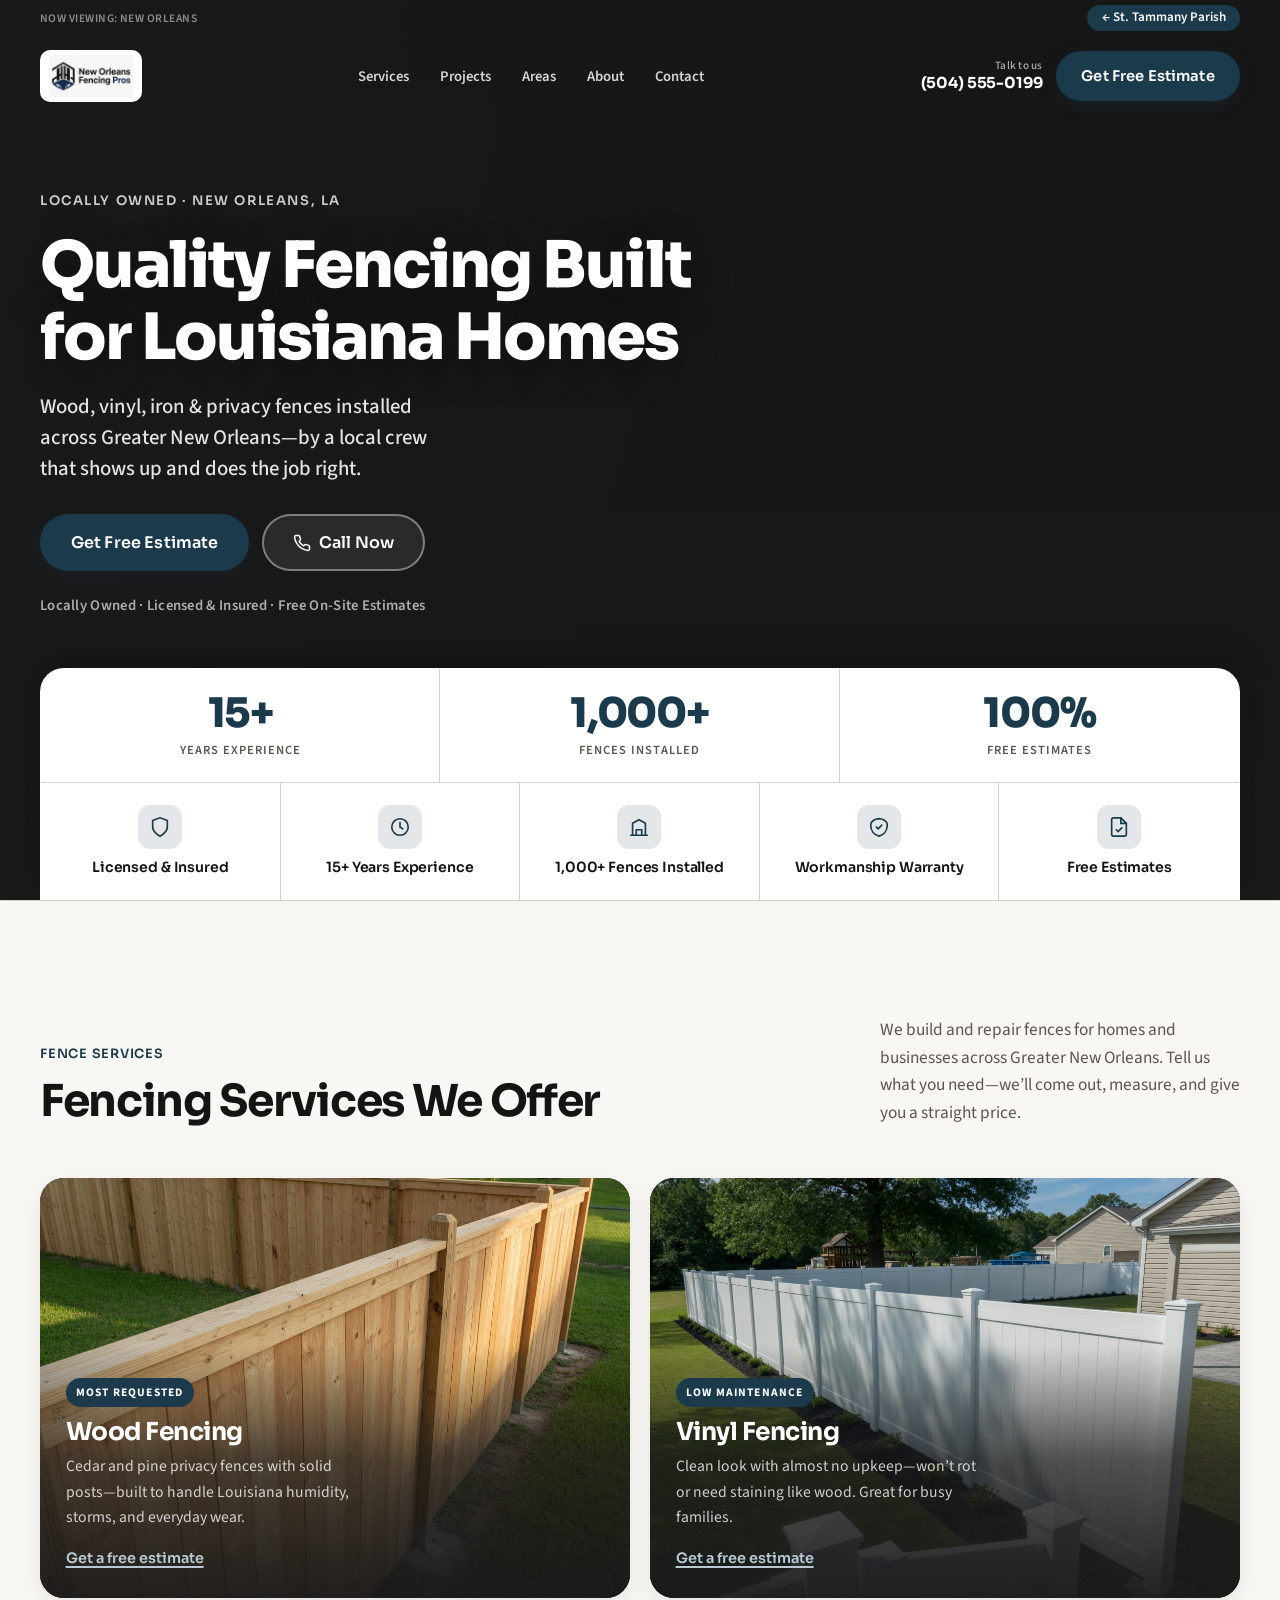
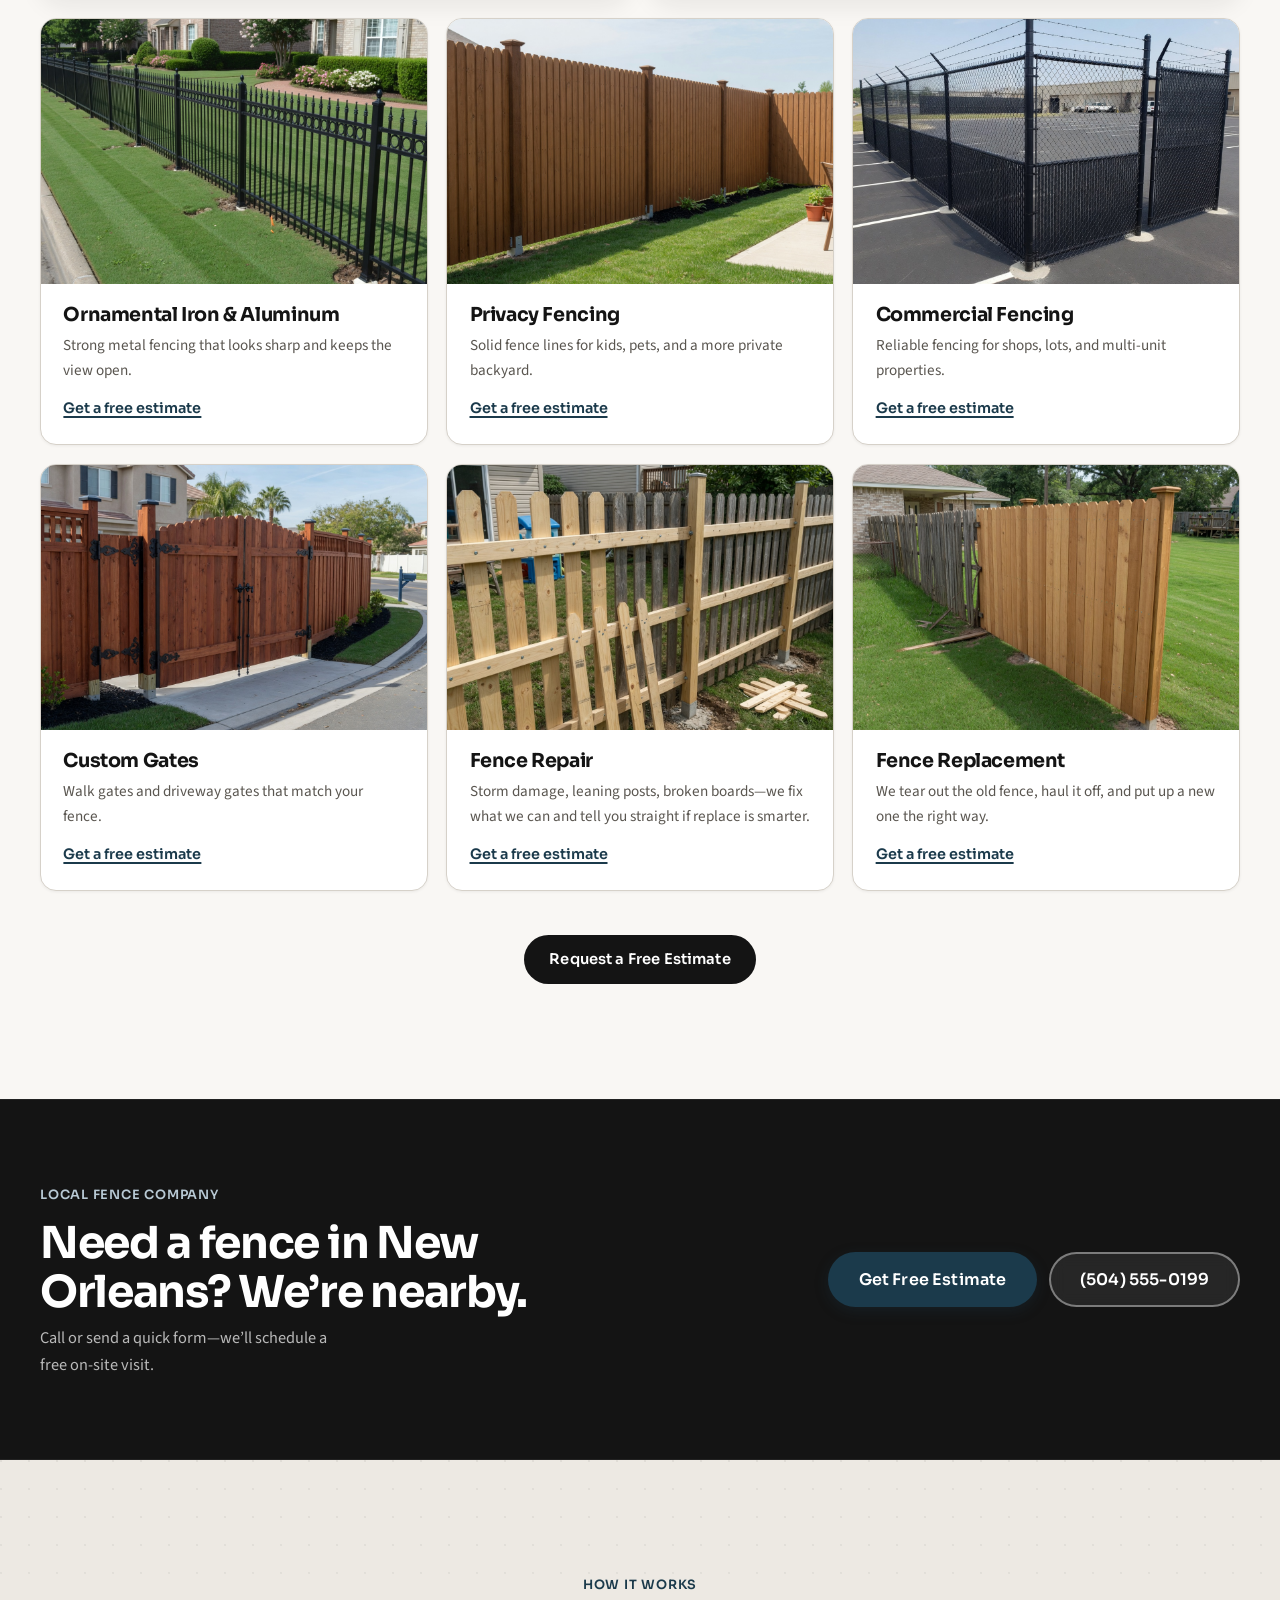
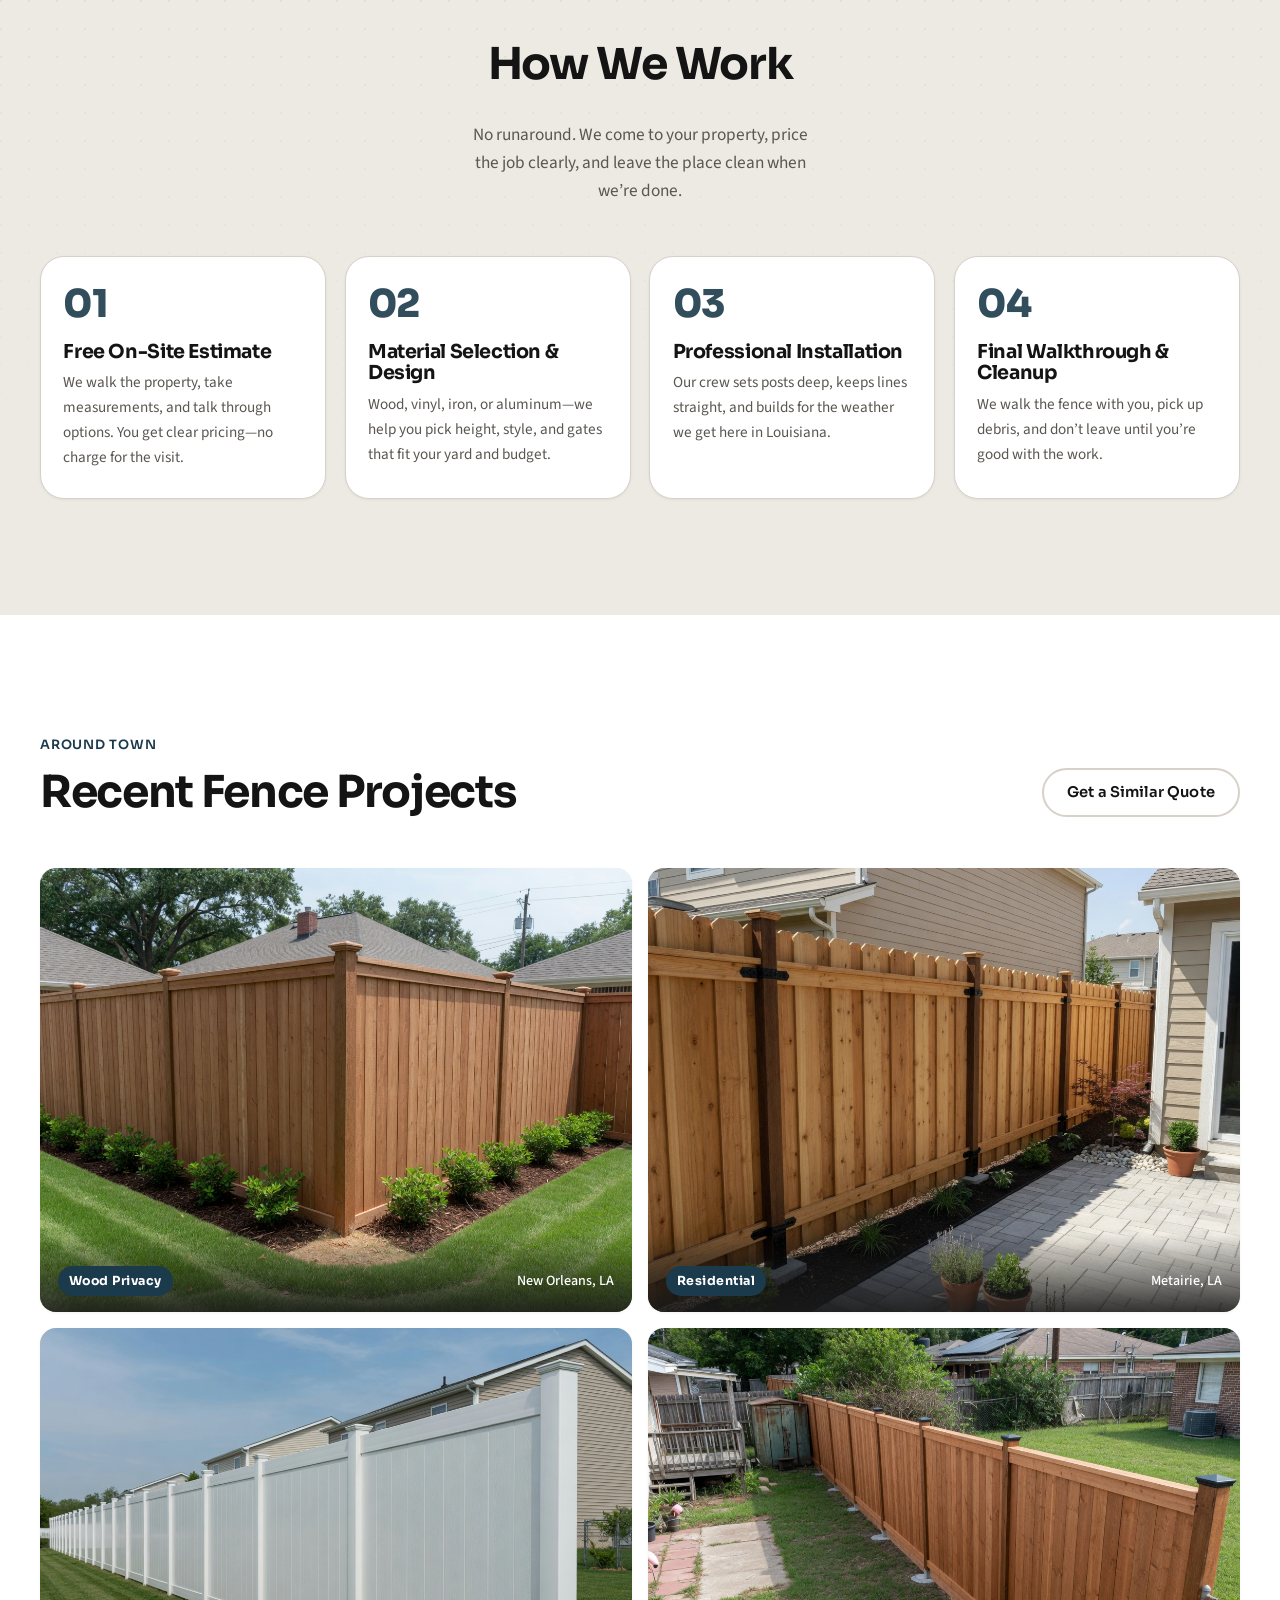
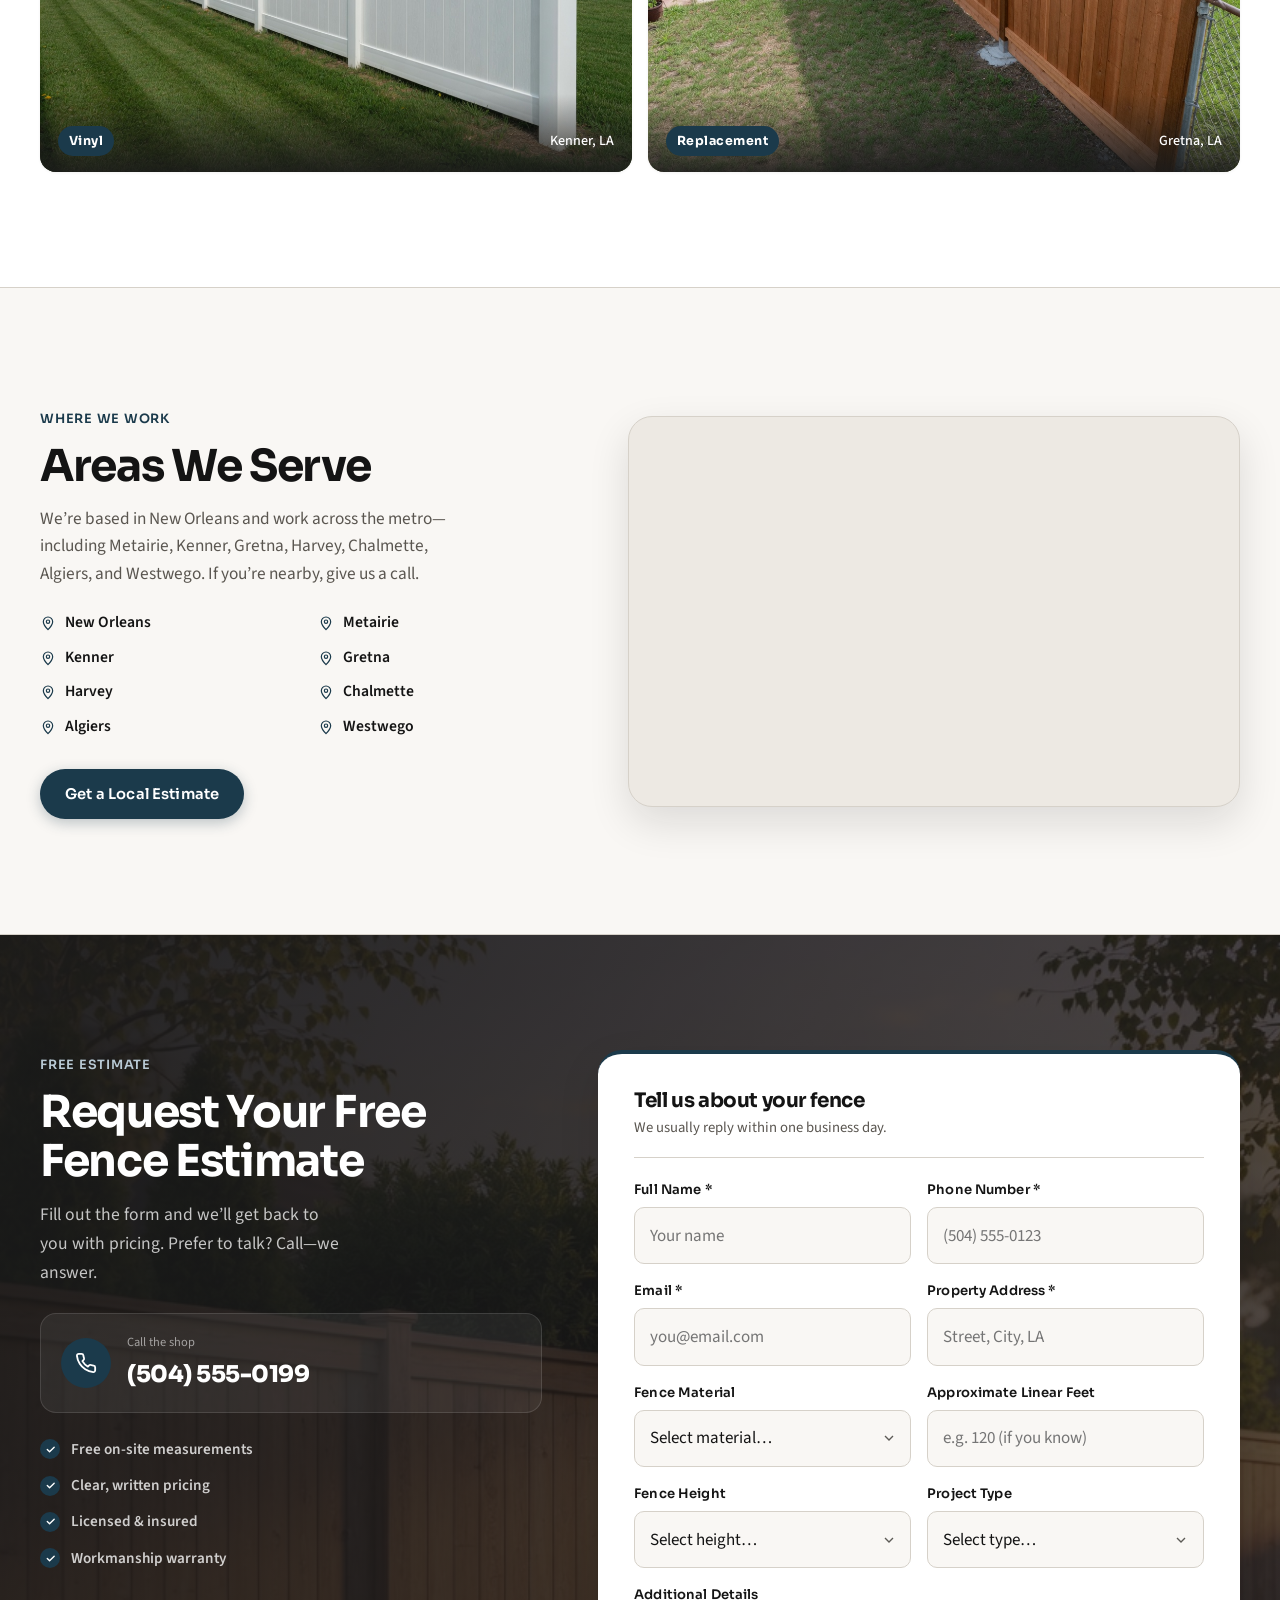
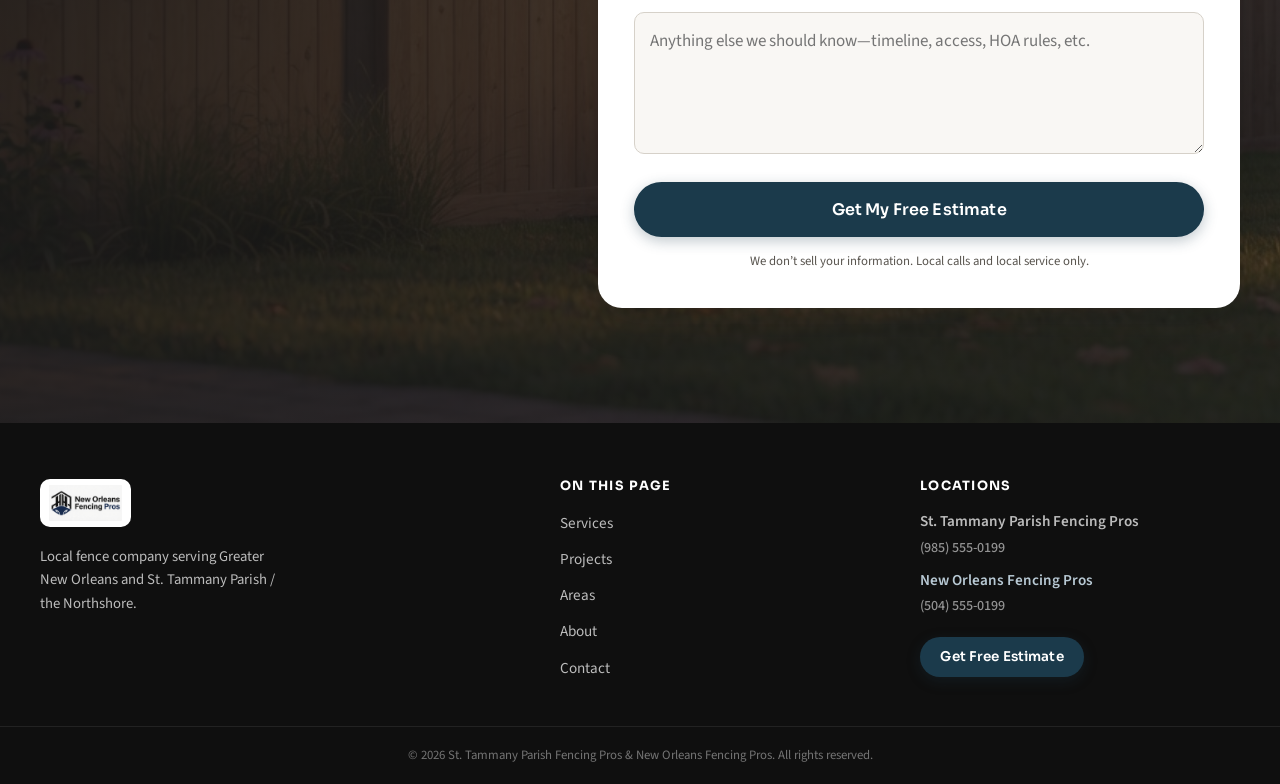
==== commit 6c8e4e35: "Show only the other company in the top switcher. Replace the dual location pills with a single switc" ====
--- a/new-orleans/index.html
+++ b/new-orleans/index.html
@@ -18,10 +18,9 @@
   <header class="site-header" id="header">
     <div class="loc-bar" aria-label="Service locations">
       <div class="wrap loc-bar-inner">
-        <span class="loc-bar-label">Our companies</span>
-        <nav class="loc-switch" aria-label="Company sites">
-          <a href="https://st-tammany-parish-fencing-pros.vercel.app/" class="loc-link">St. Tammany Parish</a>
-          <a href="https://new-orleans-fencing-pros.vercel.app/" class="loc-link is-active" aria-current="page">New Orleans</a>
+        <span class="loc-bar-label">Now viewing: New Orleans</span>
+        <nav class="loc-switch" aria-label="Switch company site">
+          <a href="https://st-tammany-parish-fencing-pros.vercel.app/" class="loc-link">← St. Tammany Parish</a>
         </nav>
       </div>
     </div>
--- a/css/styles.css
+++ b/css/styles.css
@@ -87,56 +87,54 @@
 .loc-bar-inner {
   display: flex;
   align-items: center;
-  justify-content: center;
+  justify-content: space-between;
   gap: 0.85rem;
   height: 100%;
-  flex-wrap: wrap;
+  flex-wrap: nowrap;
   padding: 0;
 }
 
 .loc-bar-label {
-  color: rgba(255, 255, 255, 0.45);
+  color: rgba(255, 255, 255, 0.5);
   font-weight: 600;
   letter-spacing: 0.04em;
   text-transform: uppercase;
   font-size: 0.72rem;
+  white-space: nowrap;
+  overflow: hidden;
+  text-overflow: ellipsis;
 }
 
 .loc-switch {
   display: inline-flex;
   align-items: center;
-  gap: 0.2rem;
-  background: rgba(255, 255, 255, 0.08);
+  margin-left: auto;
+  border: 0;
+  box-shadow: none;
+  outline: none;
+  flex-shrink: 0;
+}
+
+/* Only the other company is shown as a switch control */
+.loc-link {
+  color: var(--white);
+  font-weight: 600;
+  font-size: 0.82rem;
+  padding: 0.35rem 0.9rem;
   border: 0;
   border-radius: 999px;
-  padding: 0.18rem;
-  box-shadow: none;
-  outline: none;
-}
-
-.loc-link {
-  color: rgba(255, 255, 255, 0.72);
-  font-weight: 600;
-  font-size: 0.82rem;
-  padding: 0.35rem 0.85rem;
-  border: 0;
-  border-radius: 999px;
+  background: var(--accent);
   box-shadow: none;
   outline: none;
   line-height: 1.2;
-  transition: background var(--t), color var(--t);
+  white-space: nowrap;
+  transition: background var(--t), color var(--t), opacity var(--t);
 }
 
 .loc-link:hover {
   color: var(--white);
-  background: rgba(255, 255, 255, 0.1);
-}
-
-.loc-link.is-active {
-  background: var(--accent);
-  color: var(--white);
-  border: 0;
-  box-shadow: none;
+  background: var(--accent-hover);
+  opacity: 0.95;
 }
 
 .nav-loc-m { display: none; }
@@ -1460,13 +1458,14 @@
 
   /* Location switcher — compact for phones */
   .loc-bar-label {
-    display: none;
+    font-size: 0.65rem;
+    max-width: 45%;
   }
 
   .loc-link {
-    font-size: 0.78rem;
-    padding: 0.4rem 0.75rem;
-    min-height: 36px;
+    font-size: 0.75rem;
+    padding: 0.35rem 0.7rem;
+    min-height: 34px;
     display: inline-flex;
     align-items: center;
   }
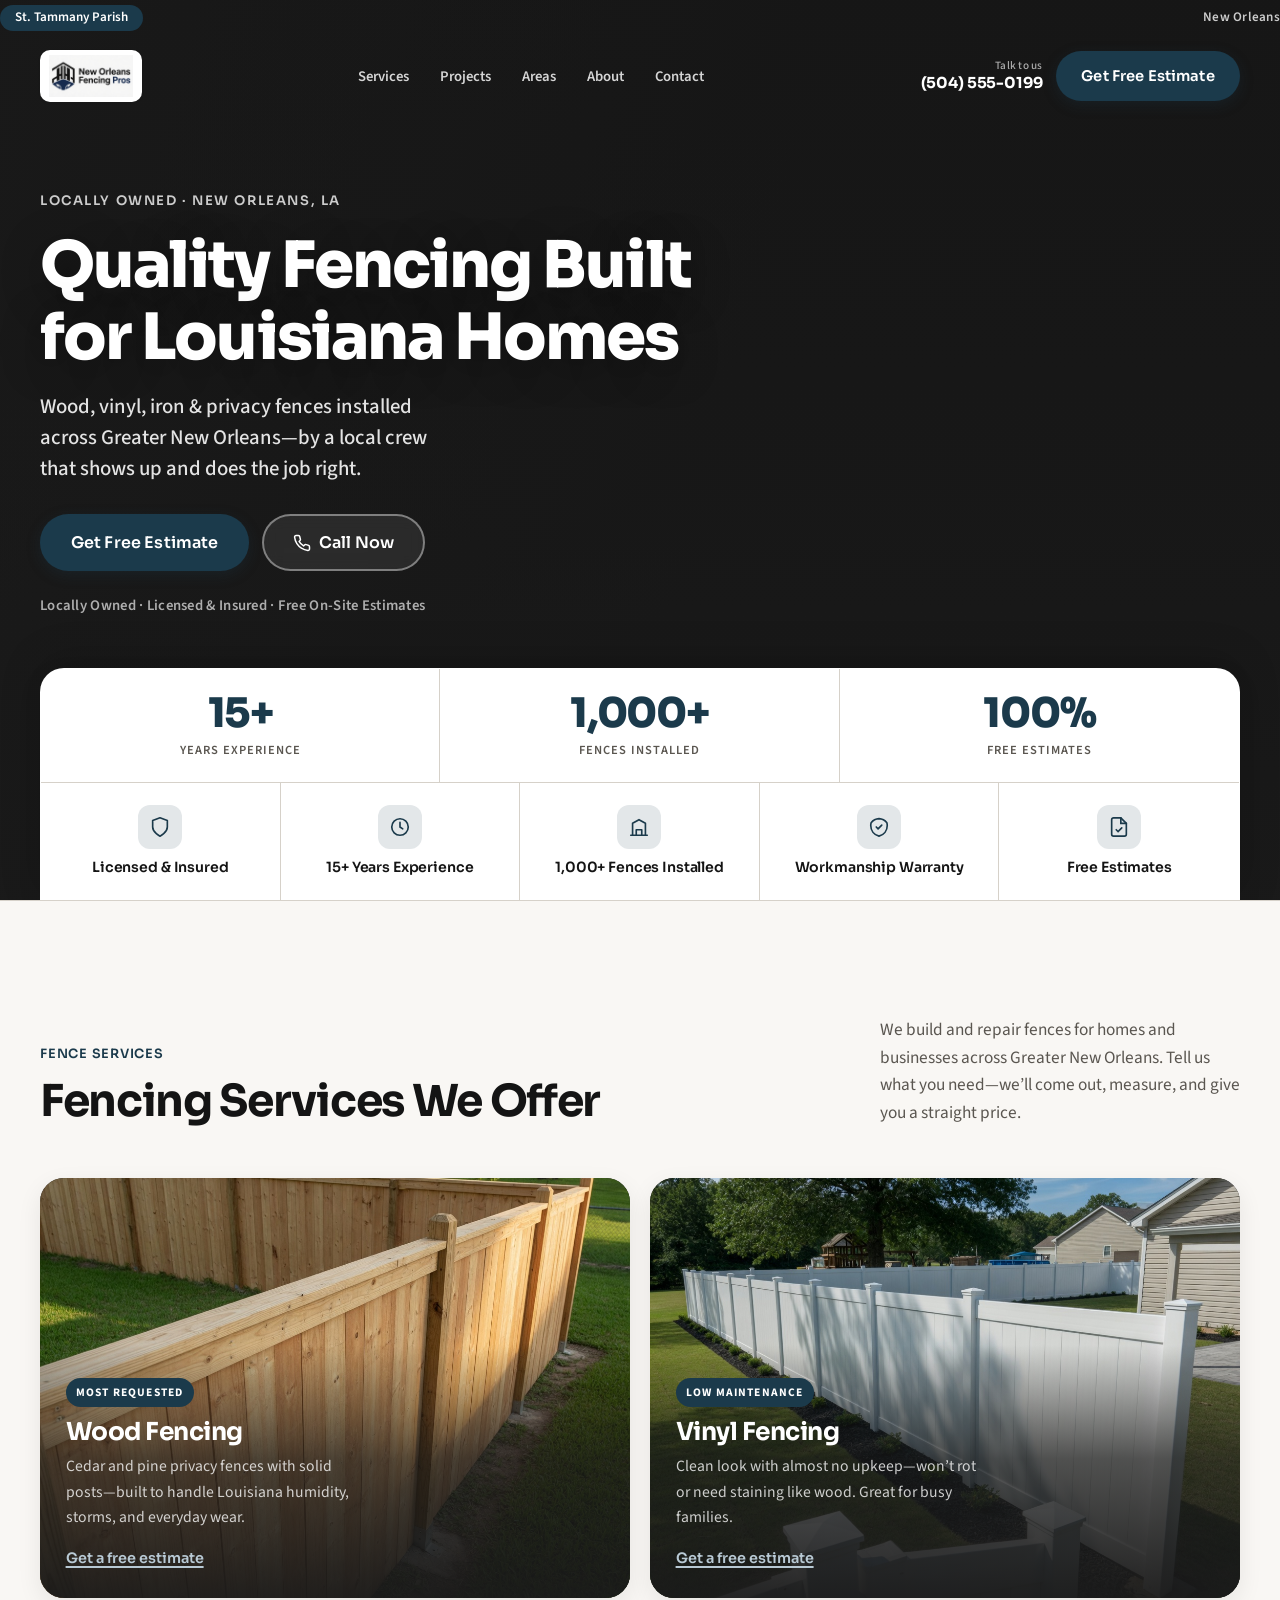
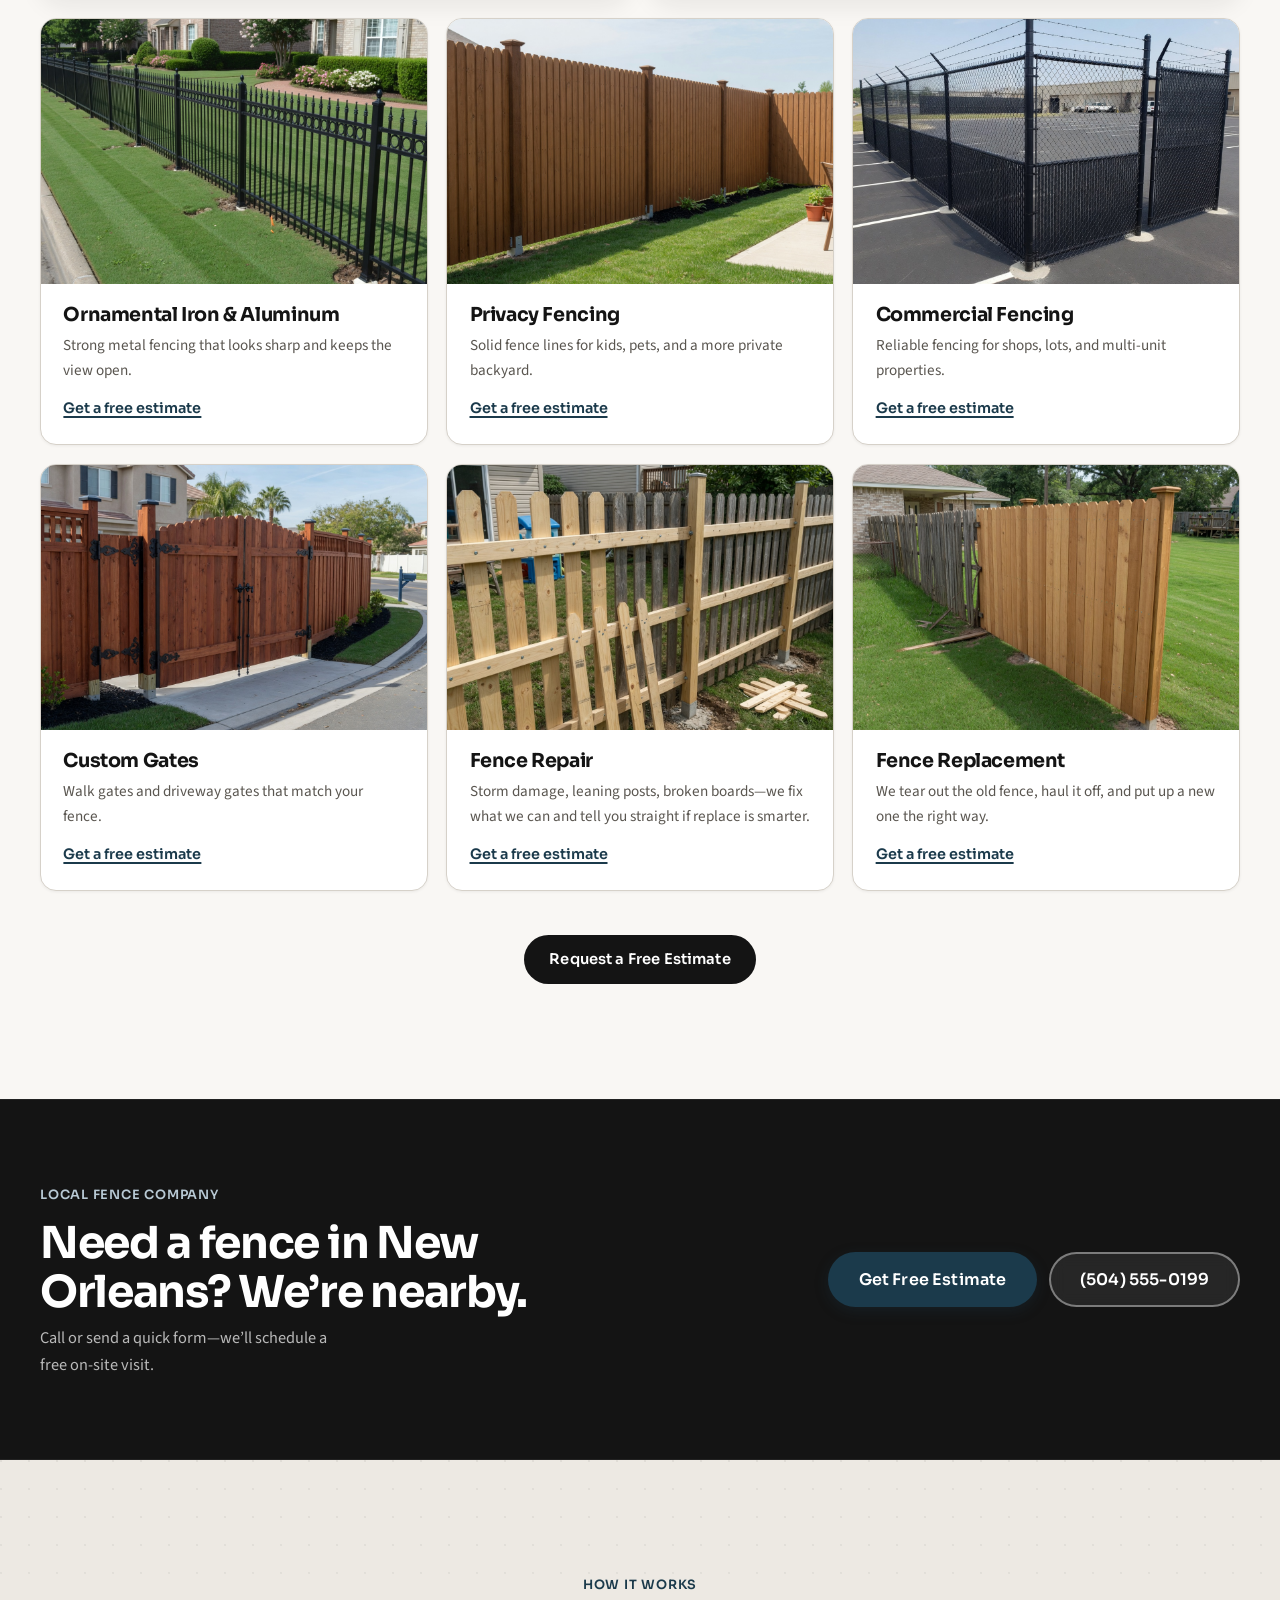
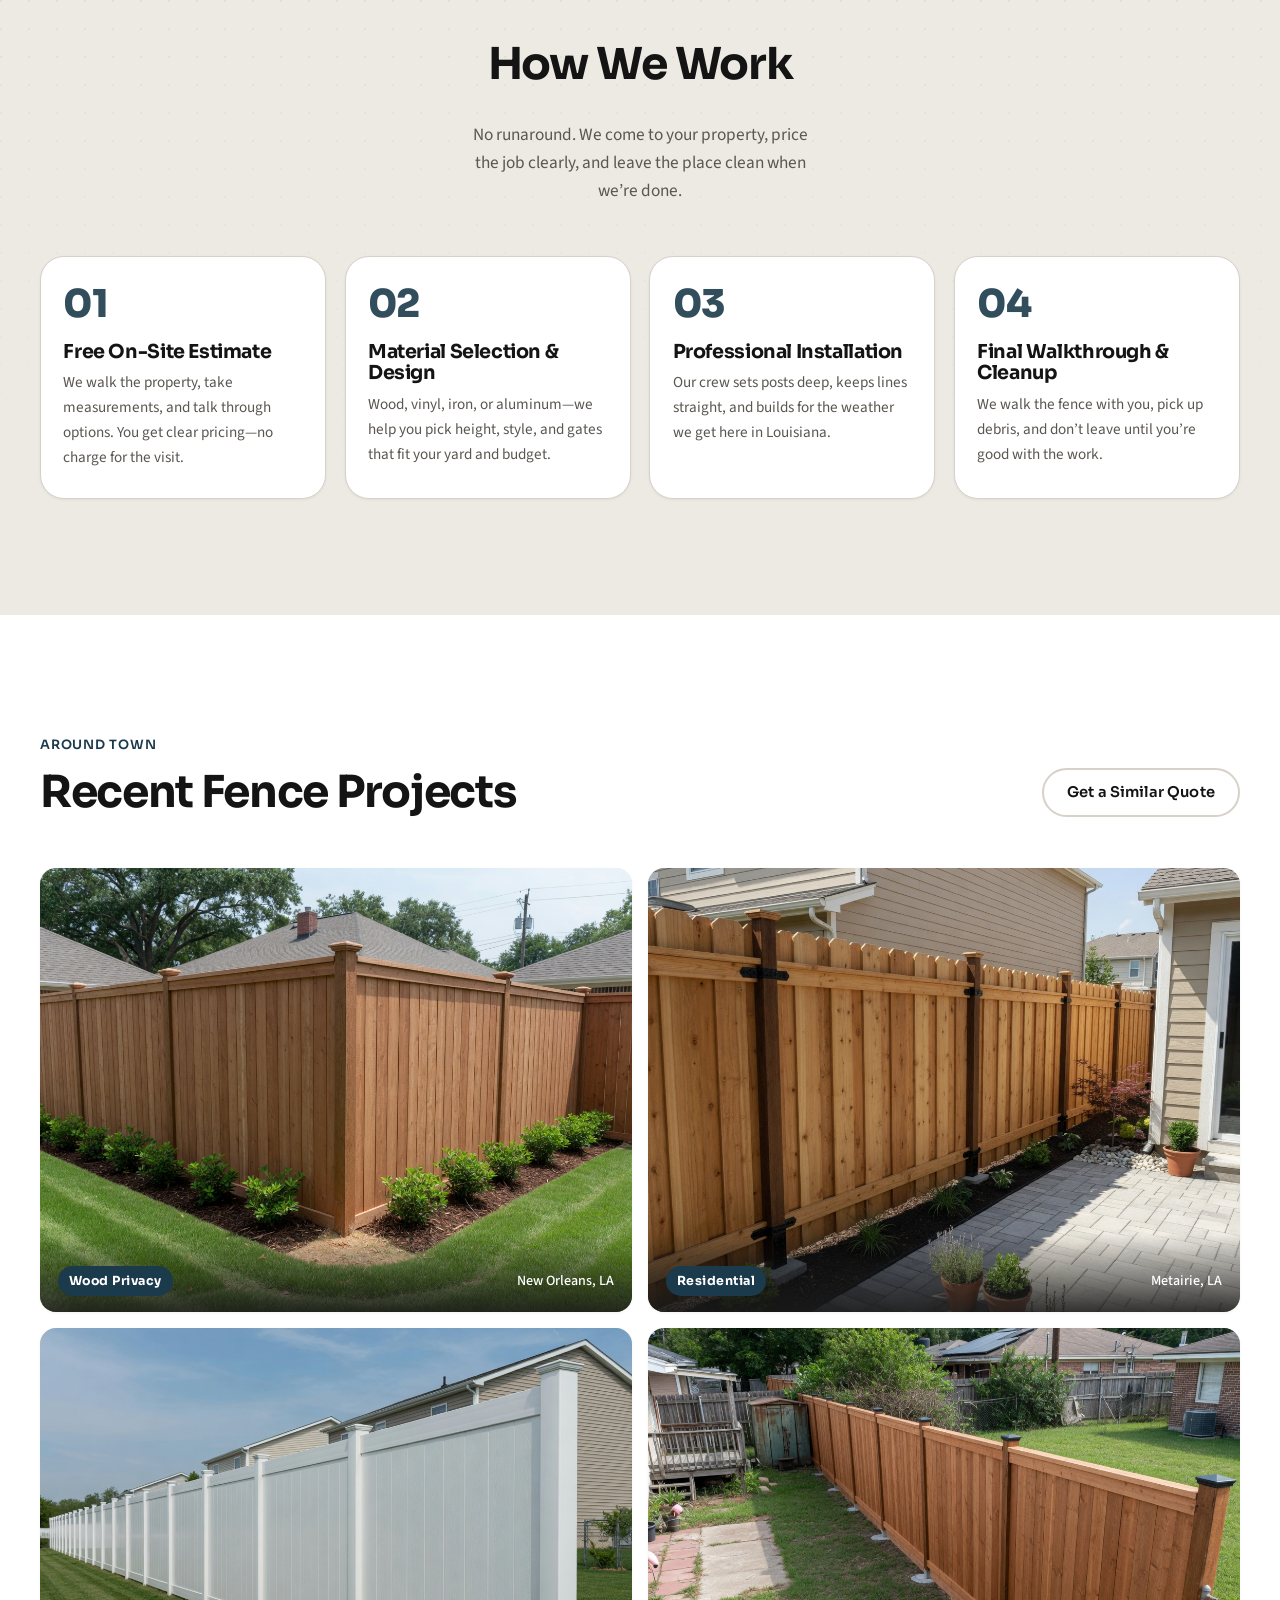
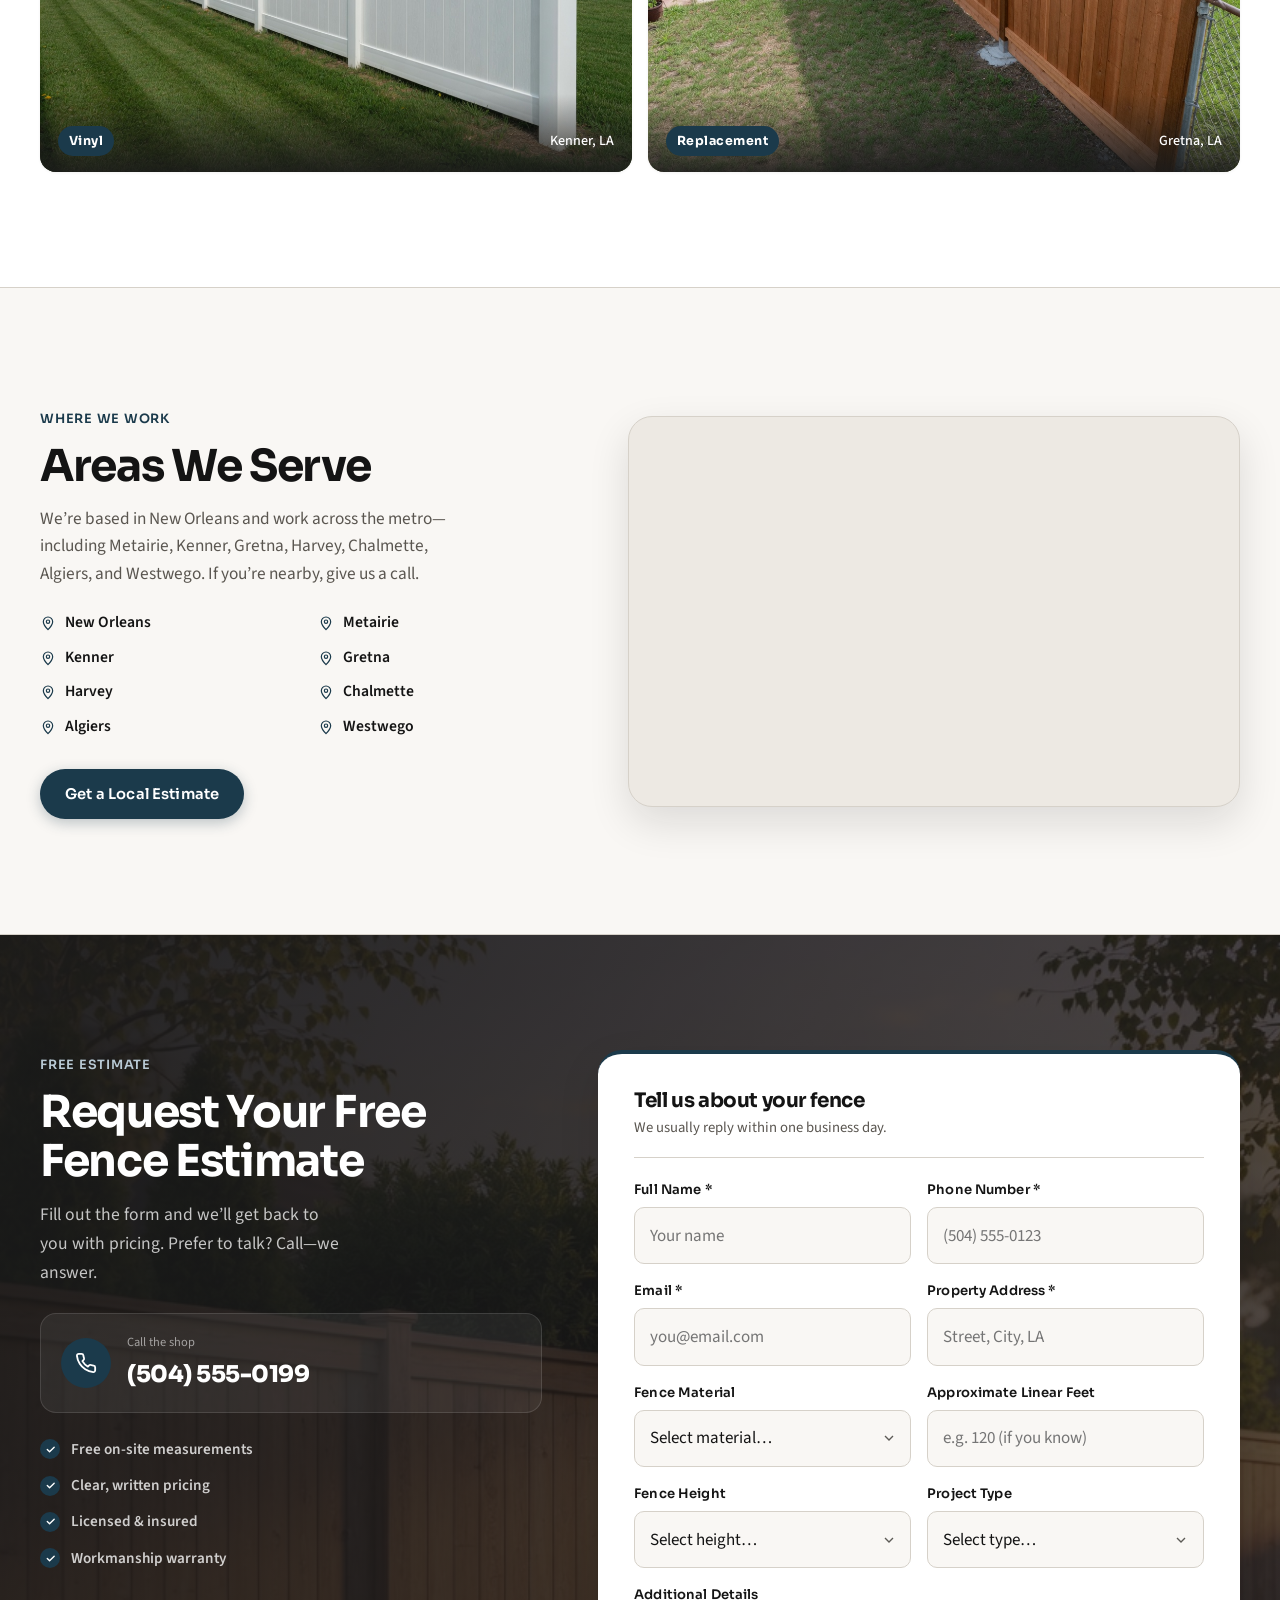
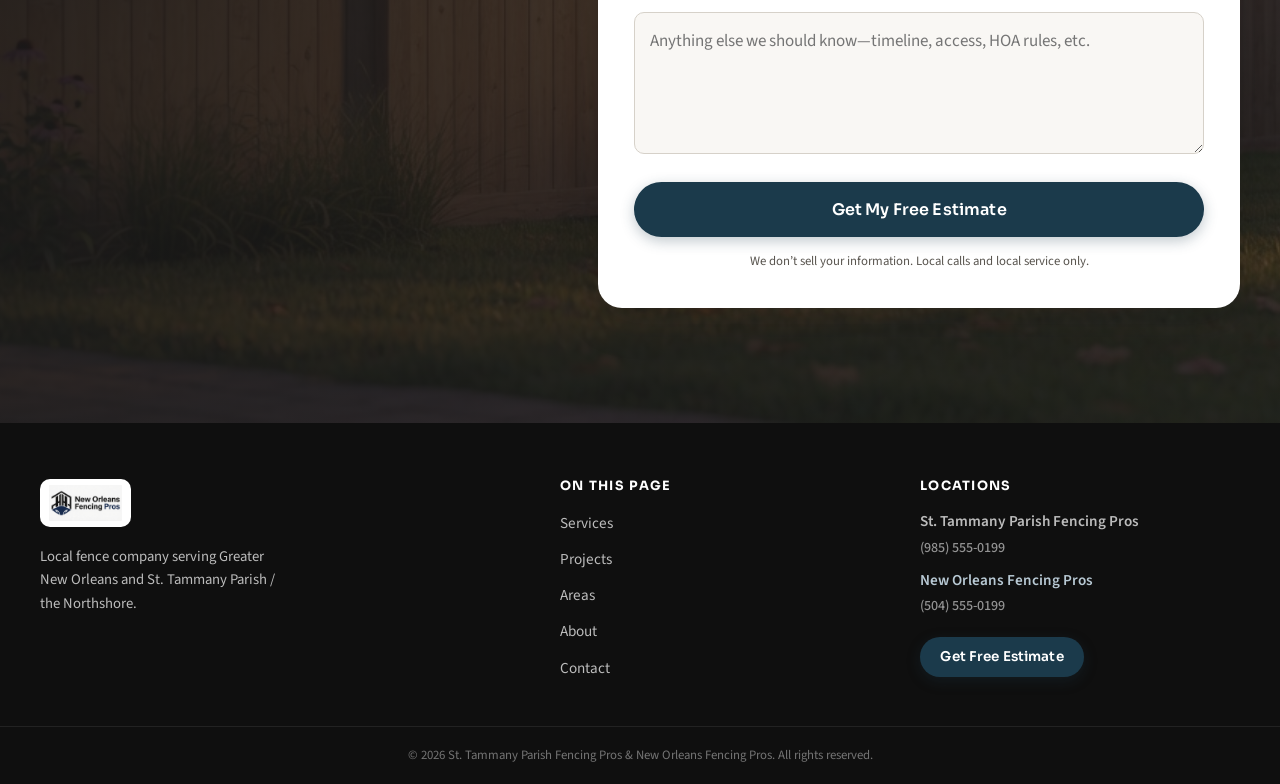
==== commit 88c7e156: "Place company names on both sides of the top bar. Show the current company as plain text and the oth" ====
--- a/new-orleans/index.html
+++ b/new-orleans/index.html
@@ -16,12 +16,10 @@
   <a class="skip-link" href="#main">Skip to content</a>
 
   <header class="site-header" id="header">
-    <div class="loc-bar" aria-label="Service locations">
+    <div class="loc-bar" aria-label="Company sites">
       <div class="wrap loc-bar-inner">
-        <span class="loc-bar-label">Now viewing: New Orleans</span>
-        <nav class="loc-switch" aria-label="Switch company site">
-          <a href="https://st-tammany-parish-fencing-pros.vercel.app/" class="loc-link">← St. Tammany Parish</a>
-        </nav>
+        <a href="https://st-tammany-parish-fencing-pros.vercel.app/" class="loc-link loc-link-start">St. Tammany Parish</a>
+        <span class="loc-current" aria-current="page">New Orleans</span>
       </div>
     </div>
     <div class="header-main">
--- a/css/styles.css
+++ b/css/styles.css
@@ -88,39 +88,29 @@
   display: flex;
   align-items: center;
   justify-content: space-between;
-  gap: 0.85rem;
+  gap: 1rem;
   height: 100%;
   flex-wrap: nowrap;
   padding: 0;
-}
-
-.loc-bar-label {
-  color: rgba(255, 255, 255, 0.5);
-  font-weight: 600;
-  letter-spacing: 0.04em;
-  text-transform: uppercase;
-  font-size: 0.72rem;
-  white-space: nowrap;
-  overflow: hidden;
-  text-overflow: ellipsis;
-}
-
-.loc-switch {
-  display: inline-flex;
-  align-items: center;
-  margin-left: auto;
-  border: 0;
-  box-shadow: none;
-  outline: none;
-  flex-shrink: 0;
-}
-
-/* Only the other company is shown as a switch control */
-.loc-link {
-  color: var(--white);
+  width: 100%;
+}
+
+/* Current company — plain label (not a button) */
+.loc-current {
+  color: rgba(255, 255, 255, 0.78);
   font-weight: 600;
   font-size: 0.82rem;
-  padding: 0.35rem 0.9rem;
+  letter-spacing: 0.02em;
+  white-space: nowrap;
+  line-height: 1.2;
+}
+
+/* Other company — accent button on the opposite side */
+.loc-link {
+  color: var(--white);
+  font-weight: 600;
+  font-size: 0.82rem;
+  padding: 0.35rem 0.95rem;
   border: 0;
   border-radius: 999px;
   background: var(--accent);
@@ -128,13 +118,24 @@
   outline: none;
   line-height: 1.2;
   white-space: nowrap;
-  transition: background var(--t), color var(--t), opacity var(--t);
+  flex-shrink: 0;
+  transition: background var(--t), color var(--t);
 }
 
 .loc-link:hover {
   color: var(--white);
   background: var(--accent-hover);
-  opacity: 0.95;
+}
+
+/* Pin sides: St. Tammany left, New Orleans right */
+.loc-link-start,
+.loc-current:first-child {
+  margin-right: auto;
+}
+
+.loc-link-end,
+.loc-current:last-child {
+  margin-left: auto;
 }
 
 .nav-loc-m { display: none; }
@@ -1457,9 +1458,11 @@
   }
 
   /* Location switcher — compact for phones */
-  .loc-bar-label {
-    font-size: 0.65rem;
-    max-width: 45%;
+  .loc-current {
+    font-size: 0.75rem;
+    max-width: 48%;
+    overflow: hidden;
+    text-overflow: ellipsis;
   }
 
   .loc-link {
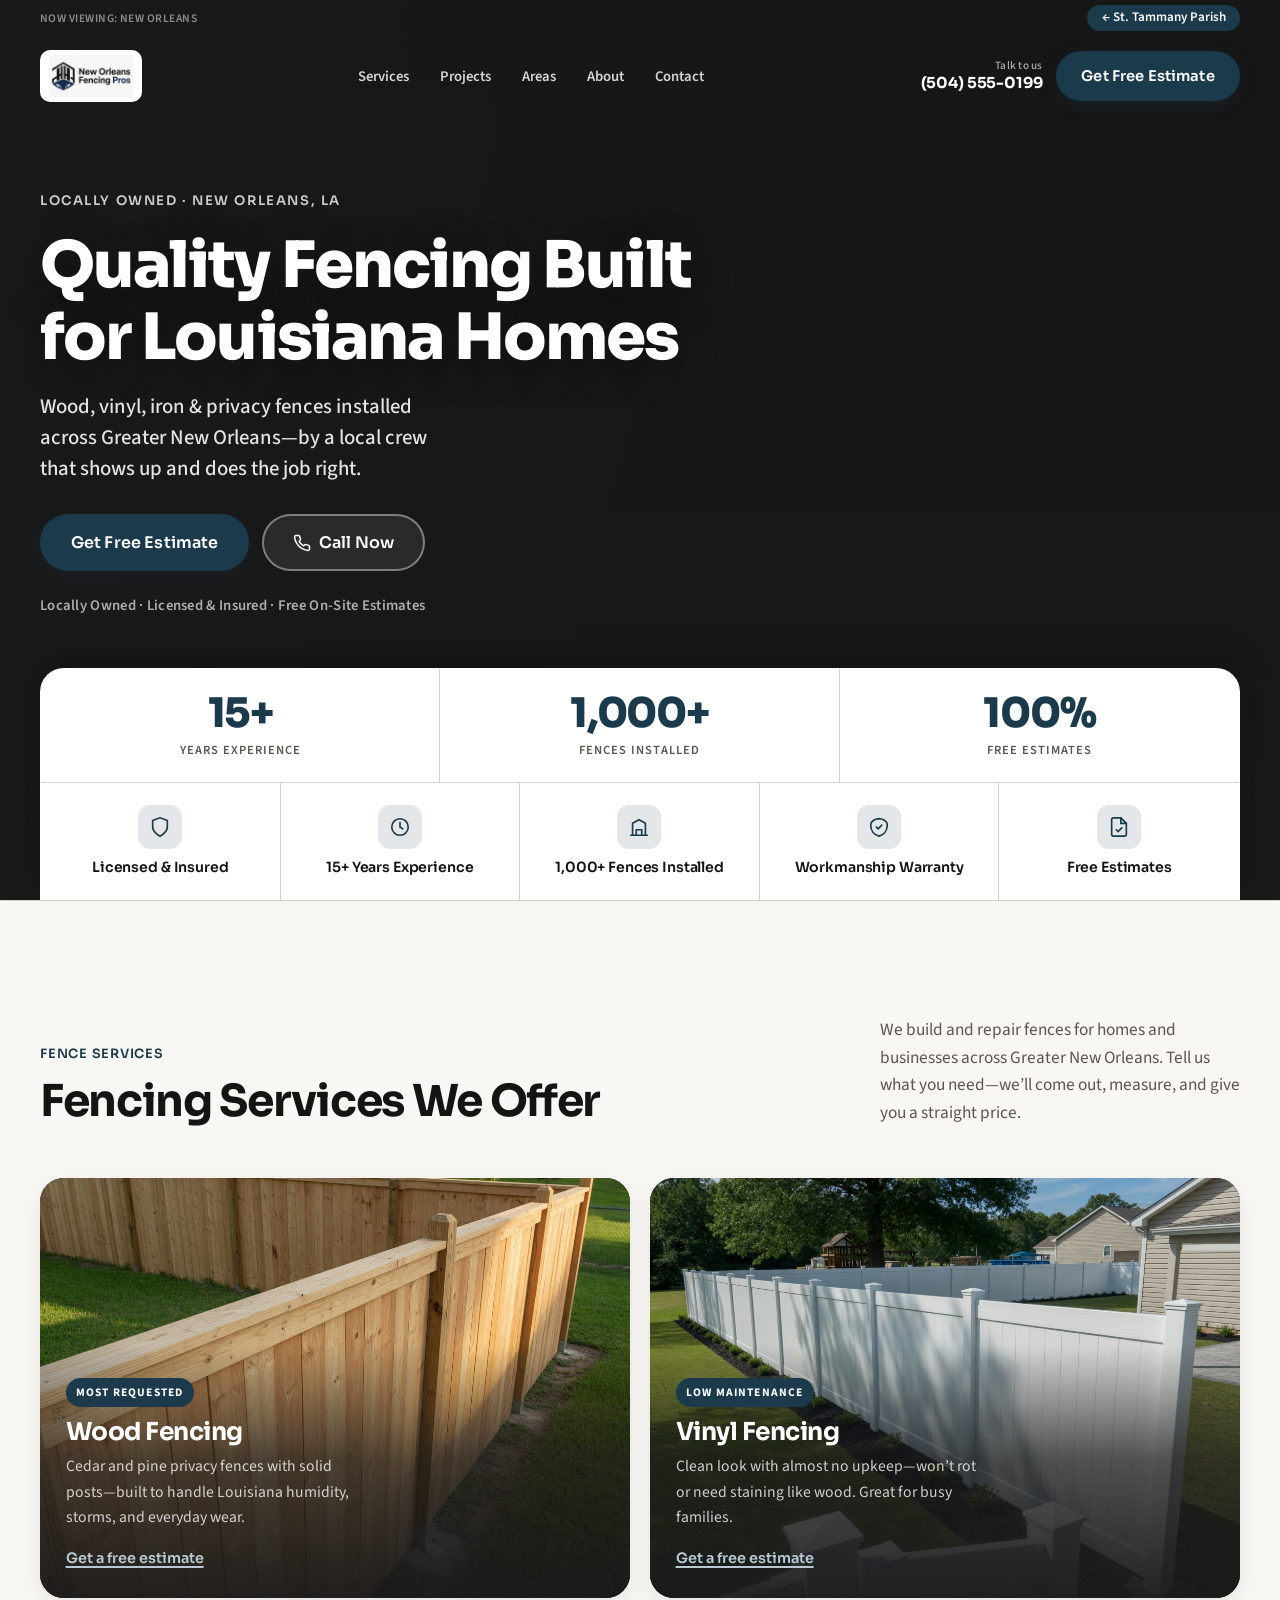
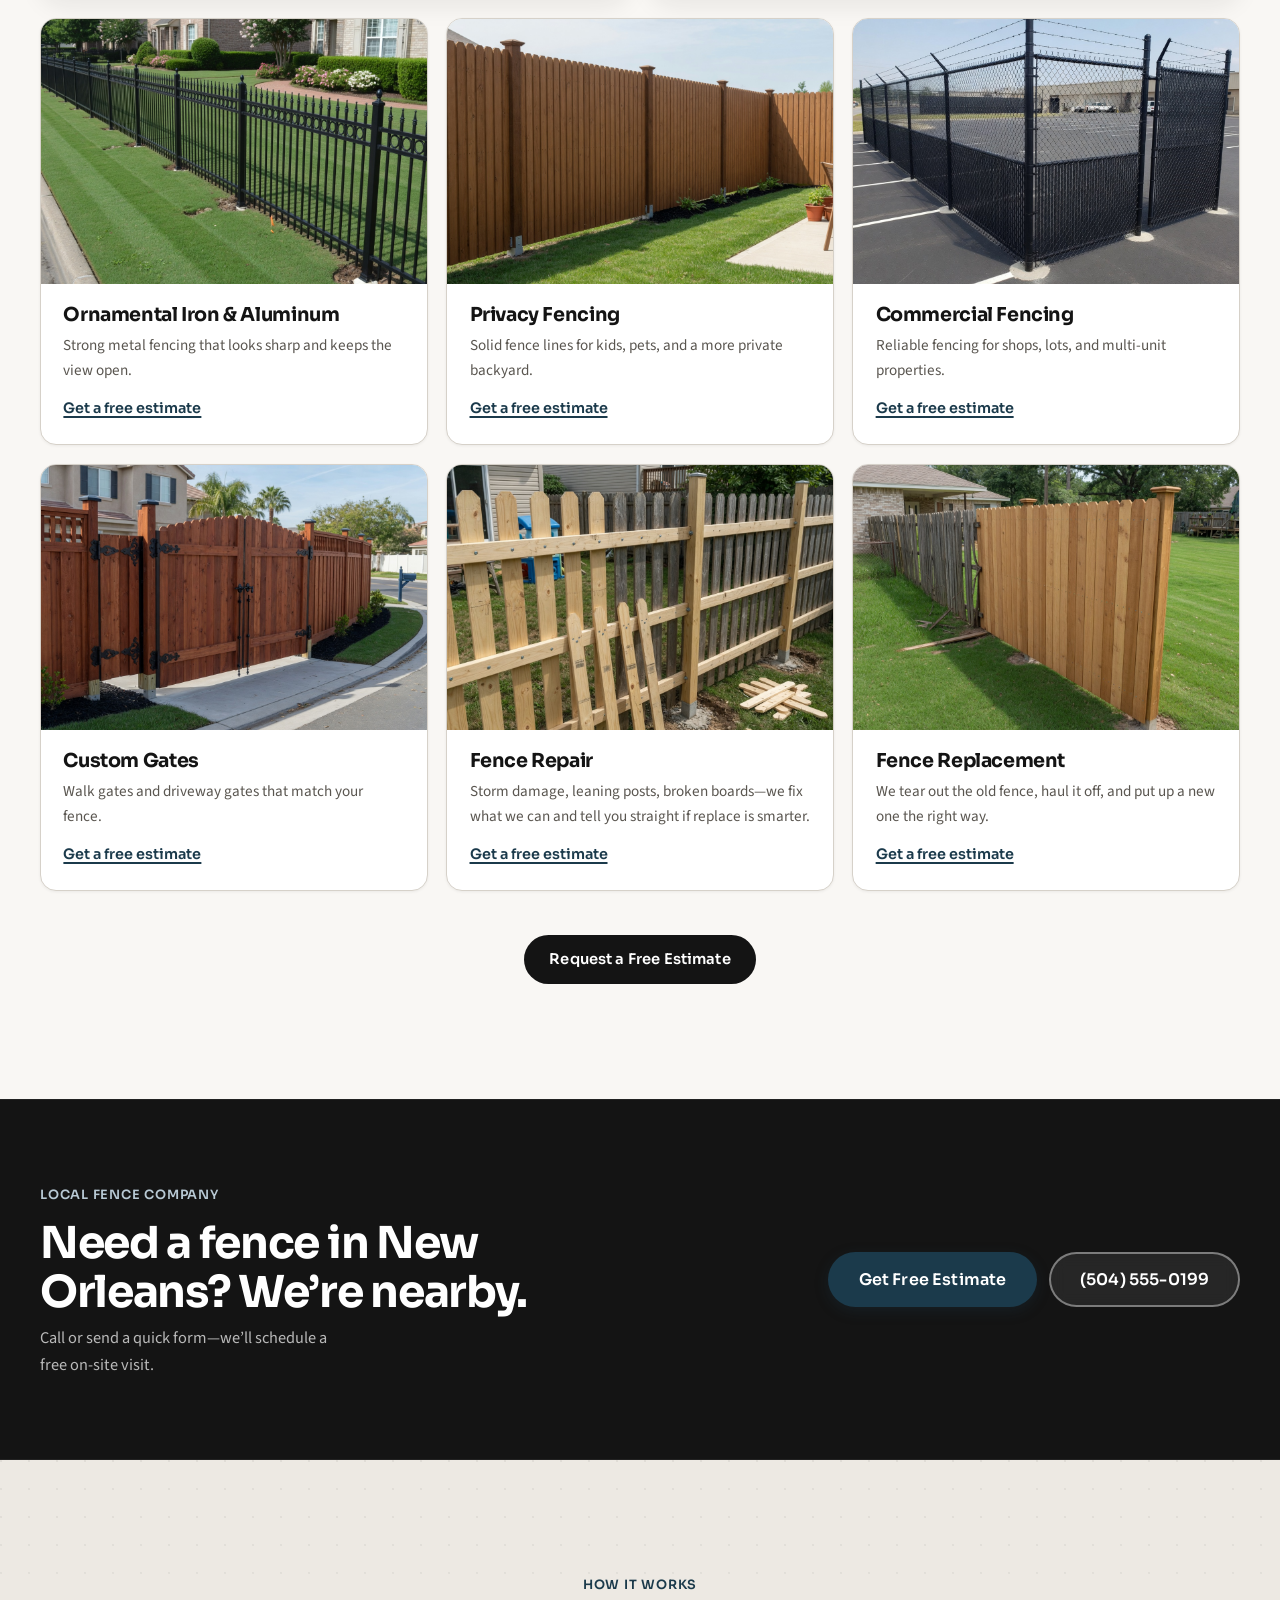
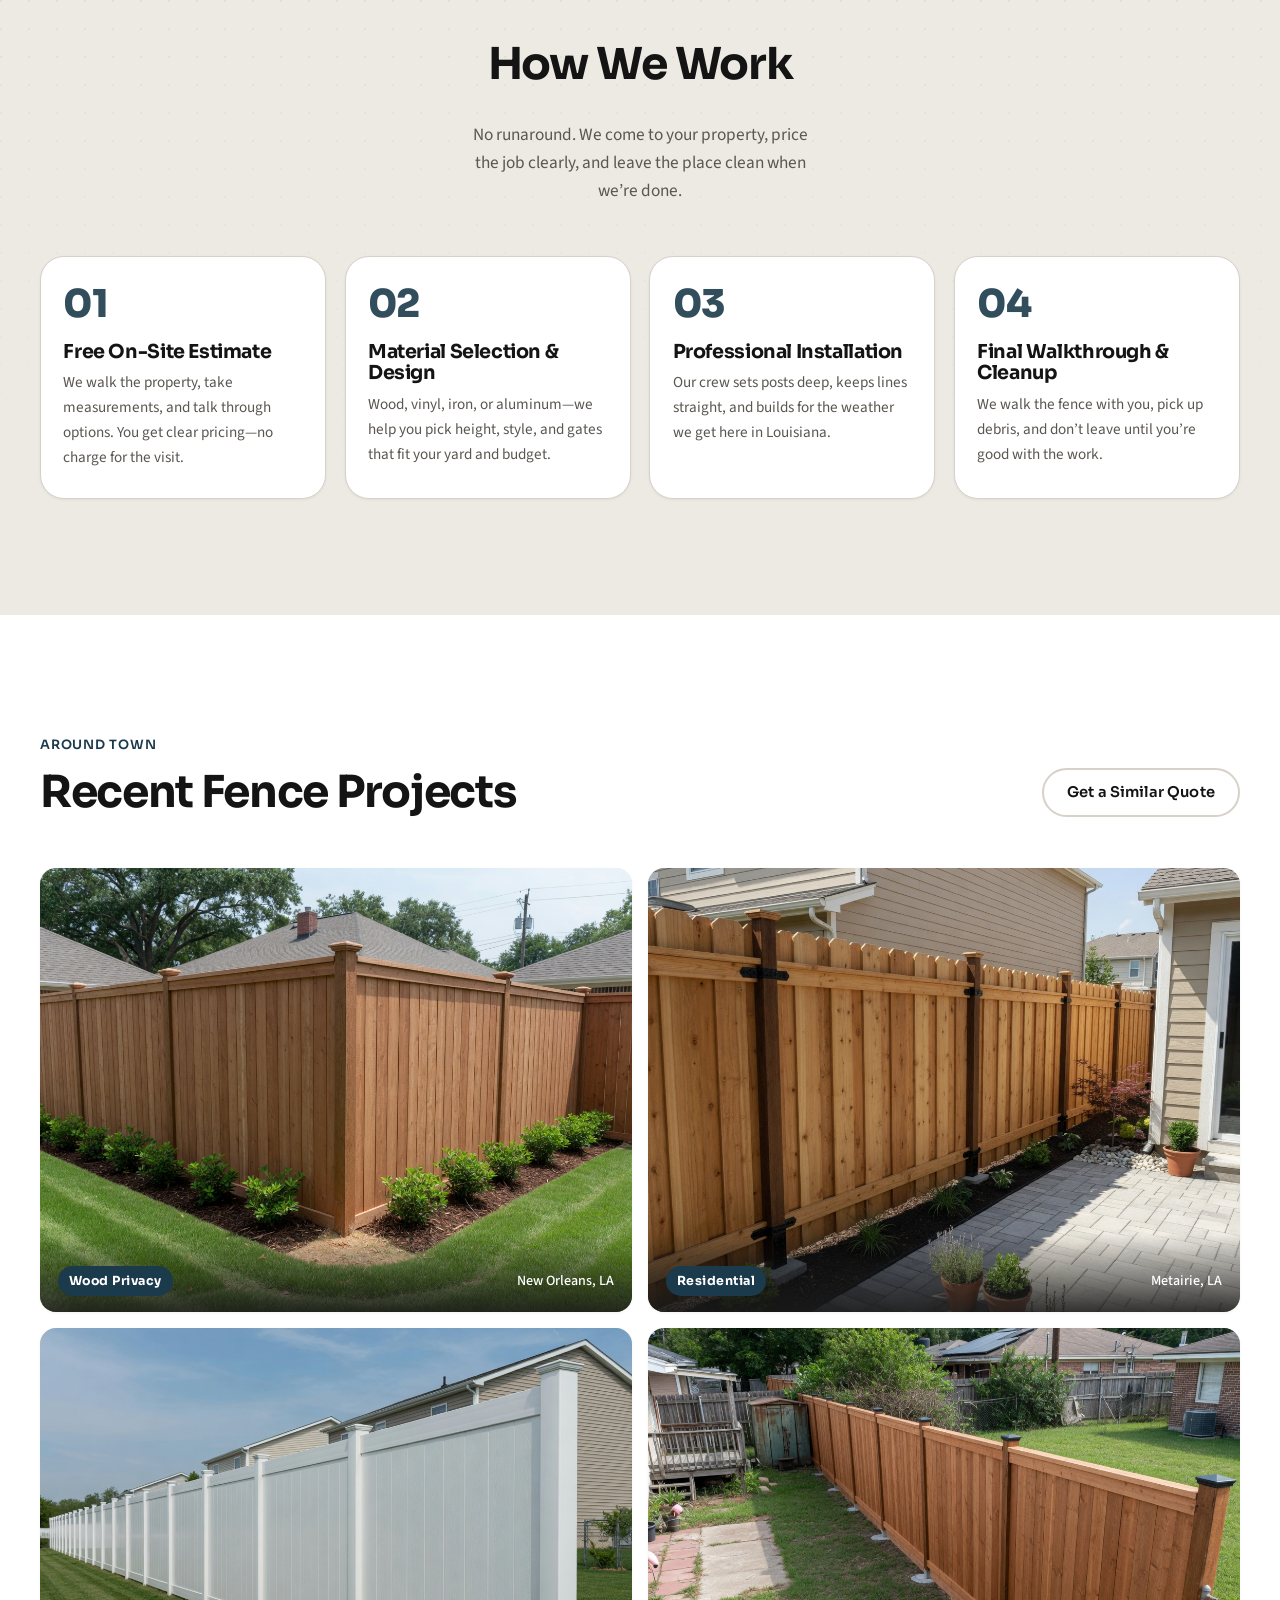
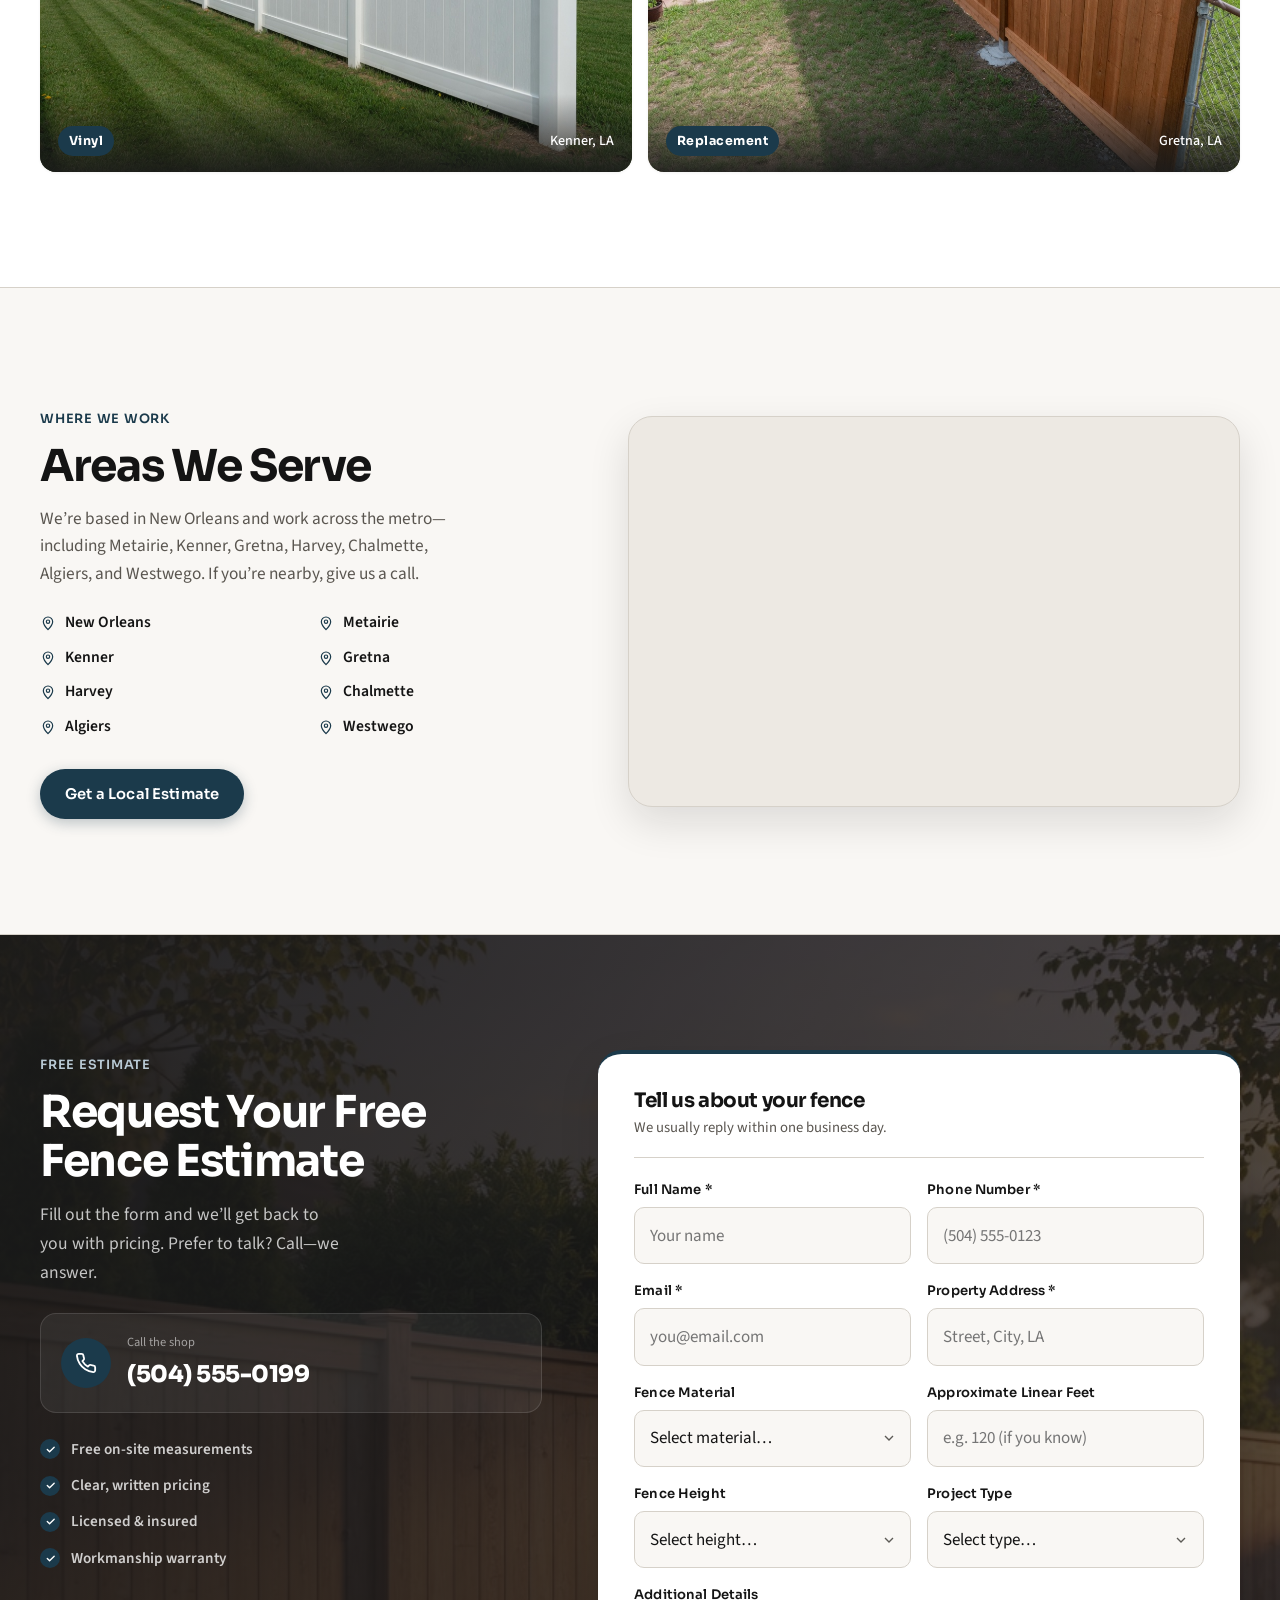
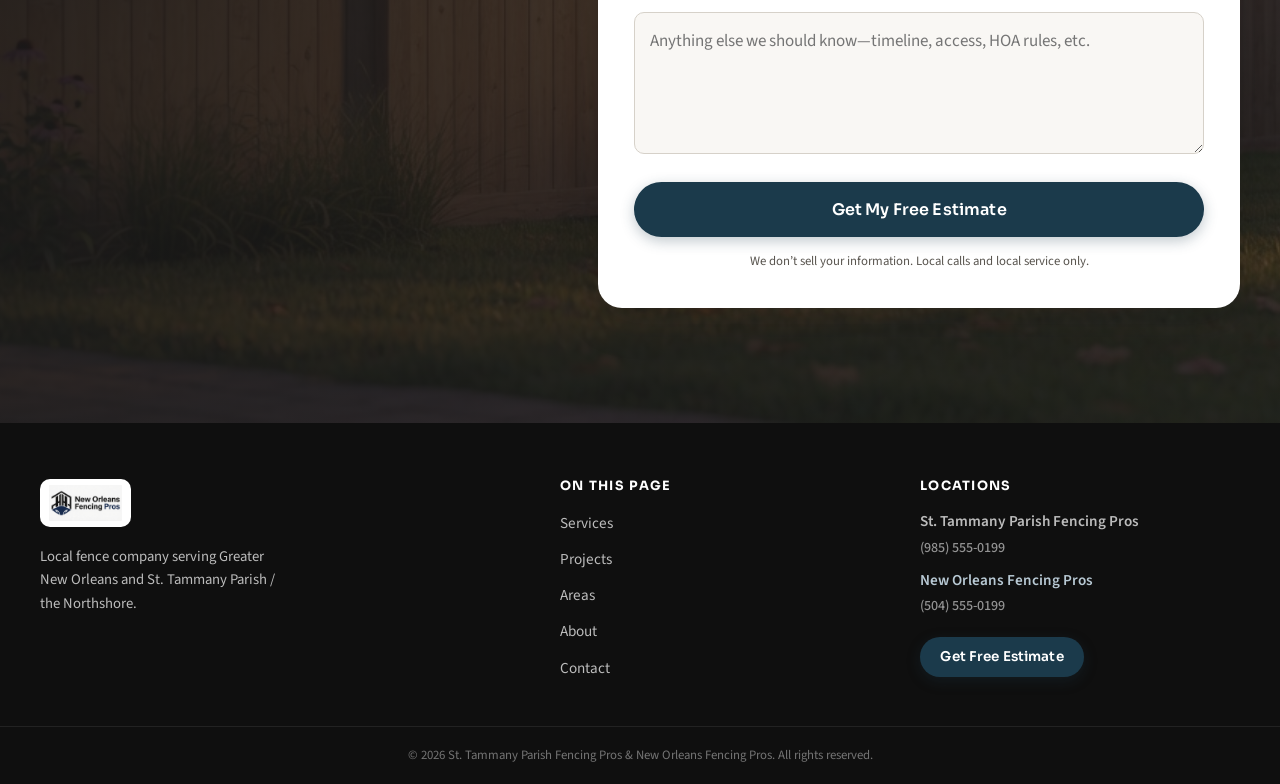
==== commit e397d12a: "Revert "Place company names on both sides of the top bar." This reverts commit 88c7e156248c05ad15f17" ====
--- a/new-orleans/index.html
+++ b/new-orleans/index.html
@@ -16,10 +16,12 @@
   <a class="skip-link" href="#main">Skip to content</a>
 
   <header class="site-header" id="header">
-    <div class="loc-bar" aria-label="Company sites">
+    <div class="loc-bar" aria-label="Service locations">
       <div class="wrap loc-bar-inner">
-        <a href="https://st-tammany-parish-fencing-pros.vercel.app/" class="loc-link loc-link-start">St. Tammany Parish</a>
-        <span class="loc-current" aria-current="page">New Orleans</span>
+        <span class="loc-bar-label">Now viewing: New Orleans</span>
+        <nav class="loc-switch" aria-label="Switch company site">
+          <a href="https://st-tammany-parish-fencing-pros.vercel.app/" class="loc-link">← St. Tammany Parish</a>
+        </nav>
       </div>
     </div>
     <div class="header-main">
--- a/css/styles.css
+++ b/css/styles.css
@@ -88,29 +88,39 @@
   display: flex;
   align-items: center;
   justify-content: space-between;
-  gap: 1rem;
+  gap: 0.85rem;
   height: 100%;
   flex-wrap: nowrap;
   padding: 0;
-  width: 100%;
-}
-
-/* Current company — plain label (not a button) */
-.loc-current {
-  color: rgba(255, 255, 255, 0.78);
+}
+
+.loc-bar-label {
+  color: rgba(255, 255, 255, 0.5);
+  font-weight: 600;
+  letter-spacing: 0.04em;
+  text-transform: uppercase;
+  font-size: 0.72rem;
+  white-space: nowrap;
+  overflow: hidden;
+  text-overflow: ellipsis;
+}
+
+.loc-switch {
+  display: inline-flex;
+  align-items: center;
+  margin-left: auto;
+  border: 0;
+  box-shadow: none;
+  outline: none;
+  flex-shrink: 0;
+}
+
+/* Only the other company is shown as a switch control */
+.loc-link {
+  color: var(--white);
   font-weight: 600;
   font-size: 0.82rem;
-  letter-spacing: 0.02em;
-  white-space: nowrap;
-  line-height: 1.2;
-}
-
-/* Other company — accent button on the opposite side */
-.loc-link {
-  color: var(--white);
-  font-weight: 600;
-  font-size: 0.82rem;
-  padding: 0.35rem 0.95rem;
+  padding: 0.35rem 0.9rem;
   border: 0;
   border-radius: 999px;
   background: var(--accent);
@@ -118,24 +128,13 @@
   outline: none;
   line-height: 1.2;
   white-space: nowrap;
-  flex-shrink: 0;
-  transition: background var(--t), color var(--t);
+  transition: background var(--t), color var(--t), opacity var(--t);
 }
 
 .loc-link:hover {
   color: var(--white);
   background: var(--accent-hover);
-}
-
-/* Pin sides: St. Tammany left, New Orleans right */
-.loc-link-start,
-.loc-current:first-child {
-  margin-right: auto;
-}
-
-.loc-link-end,
-.loc-current:last-child {
-  margin-left: auto;
+  opacity: 0.95;
 }
 
 .nav-loc-m { display: none; }
@@ -1458,11 +1457,9 @@
   }
 
   /* Location switcher — compact for phones */
-  .loc-current {
-    font-size: 0.75rem;
-    max-width: 48%;
-    overflow: hidden;
-    text-overflow: ellipsis;
+  .loc-bar-label {
+    font-size: 0.65rem;
+    max-width: 45%;
   }
 
   .loc-link {
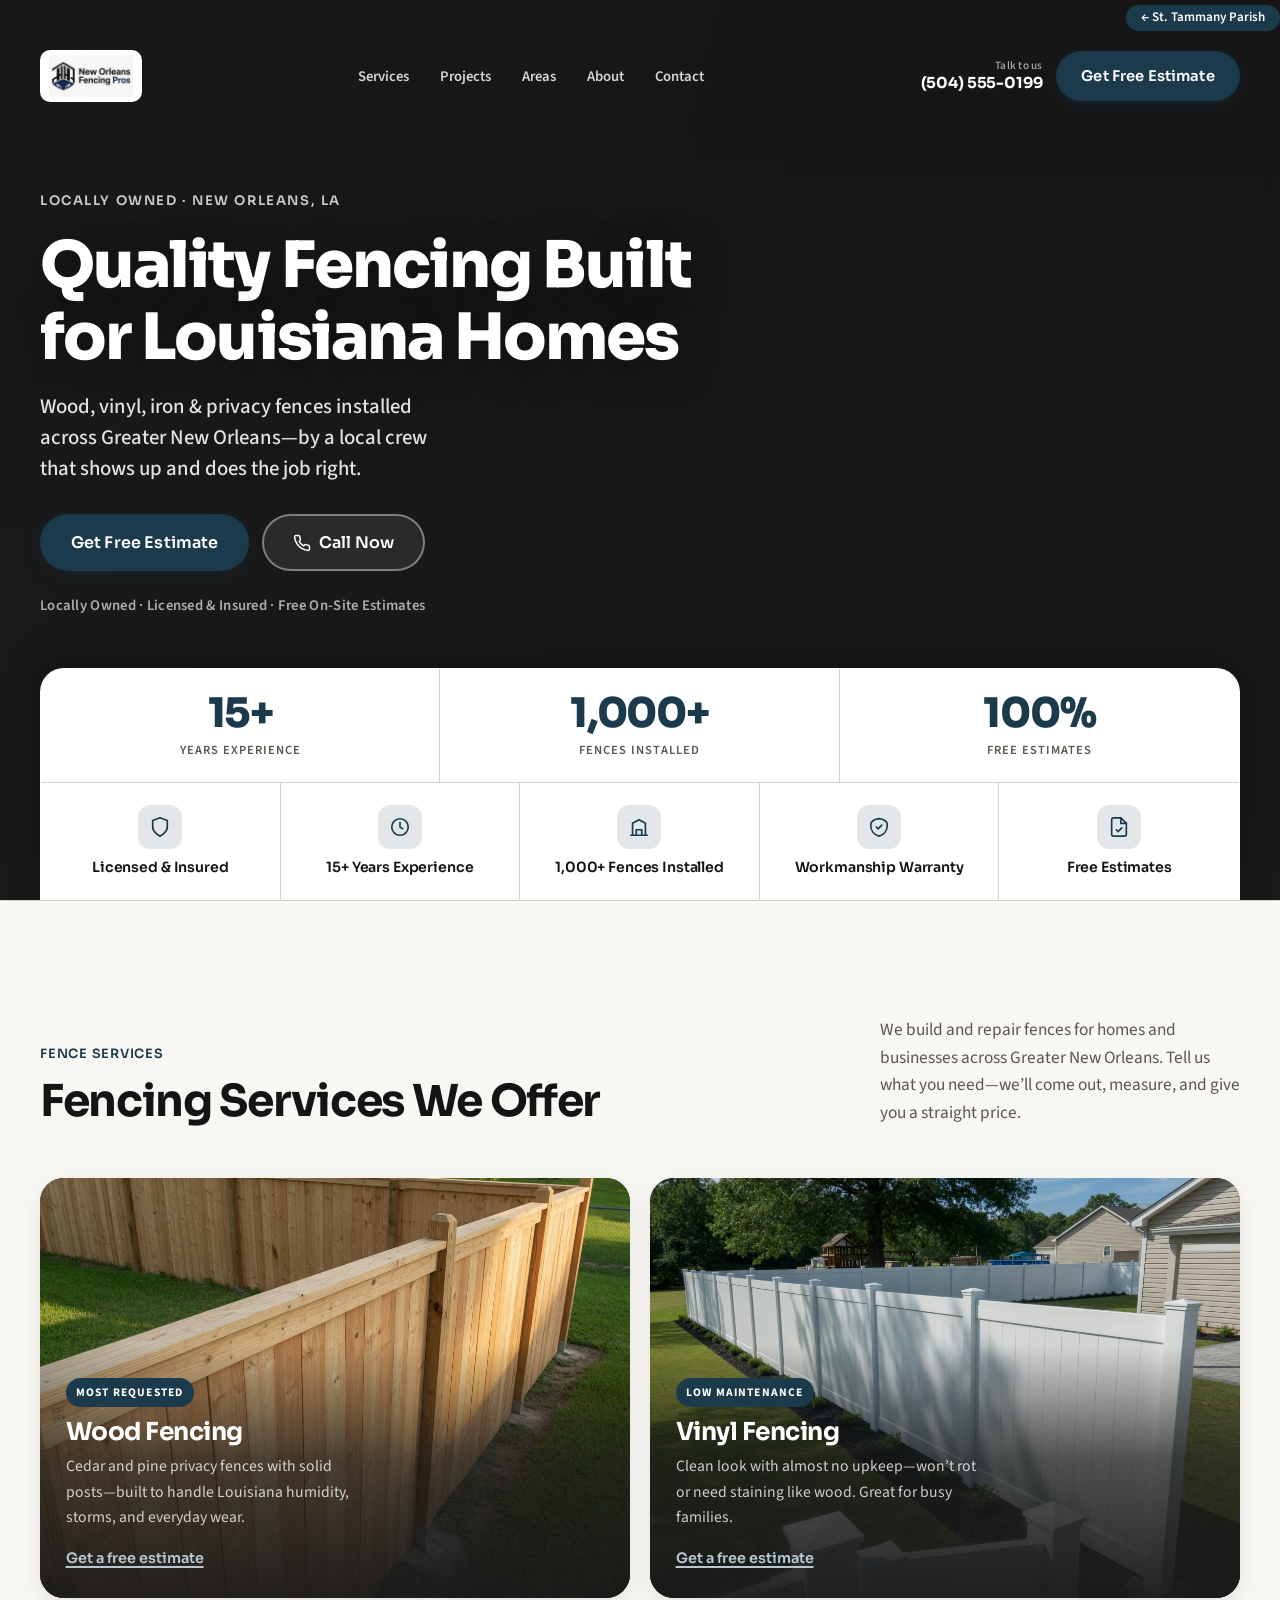
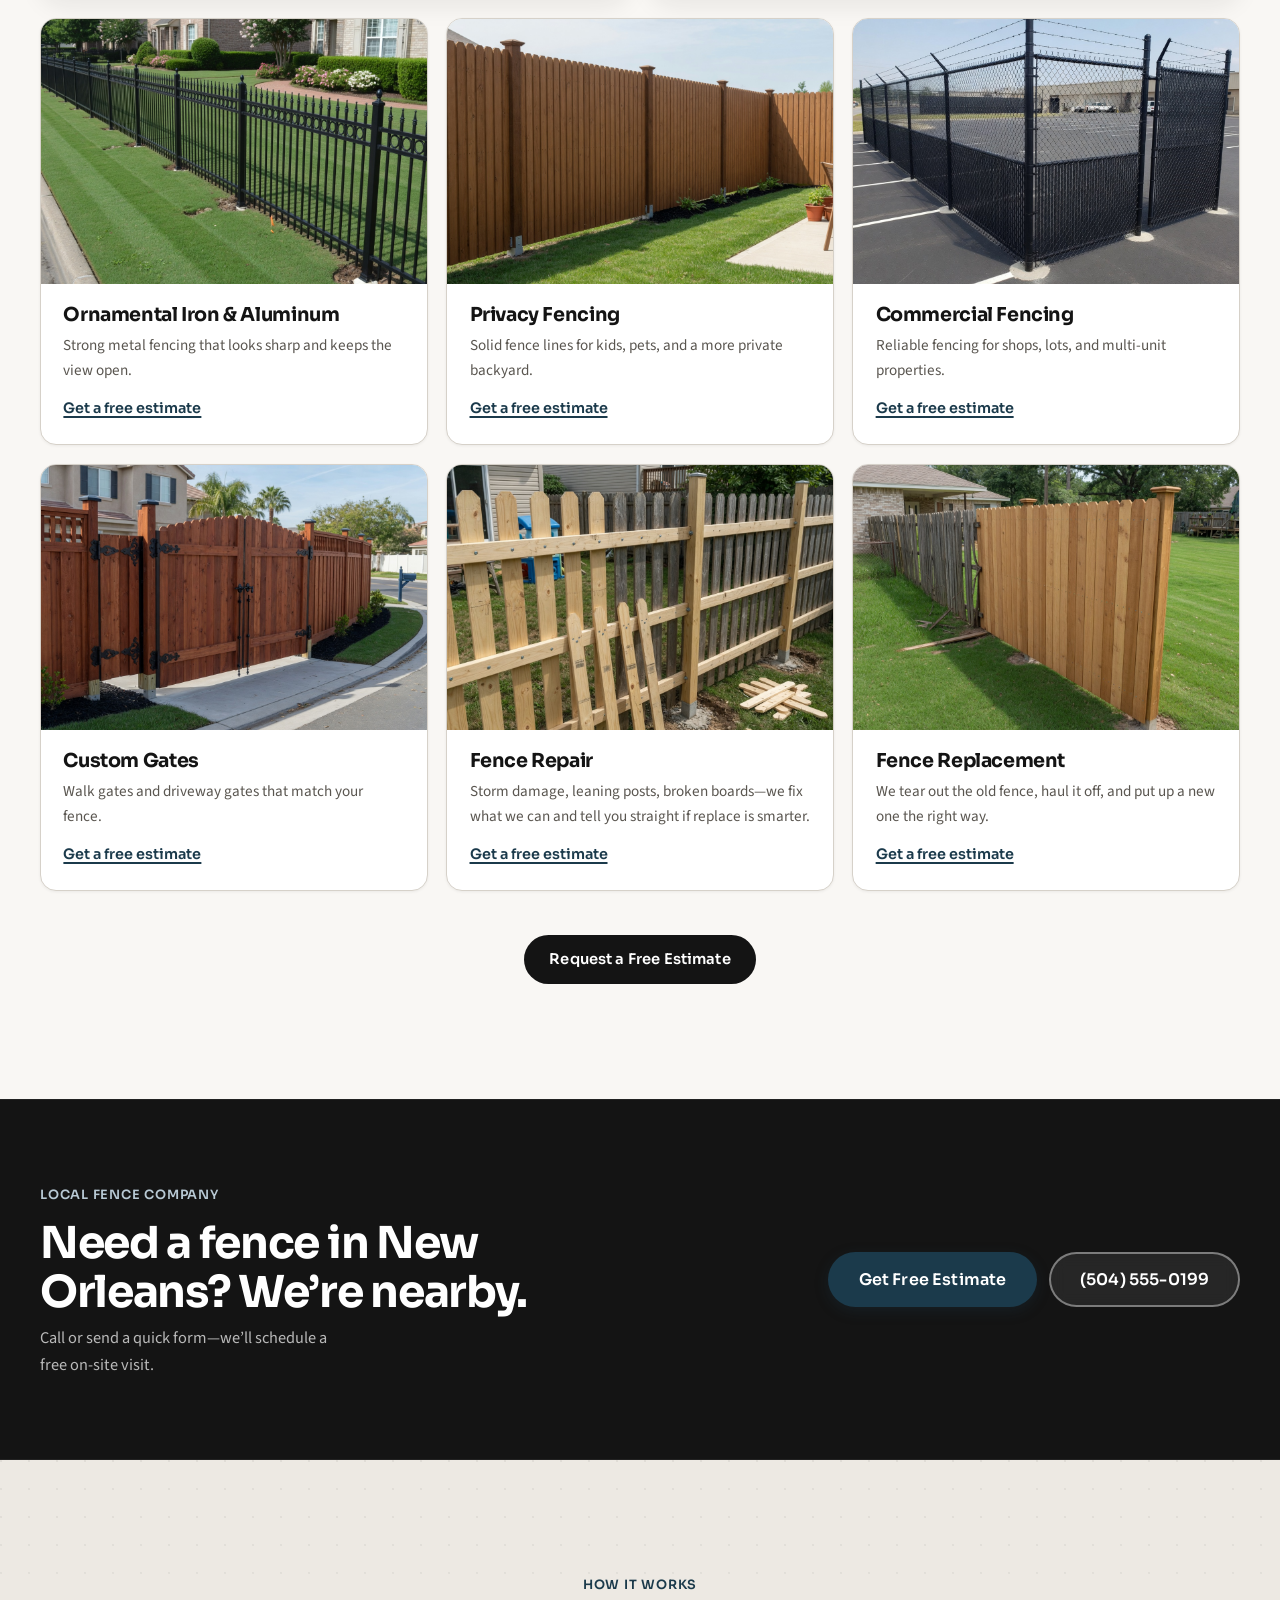
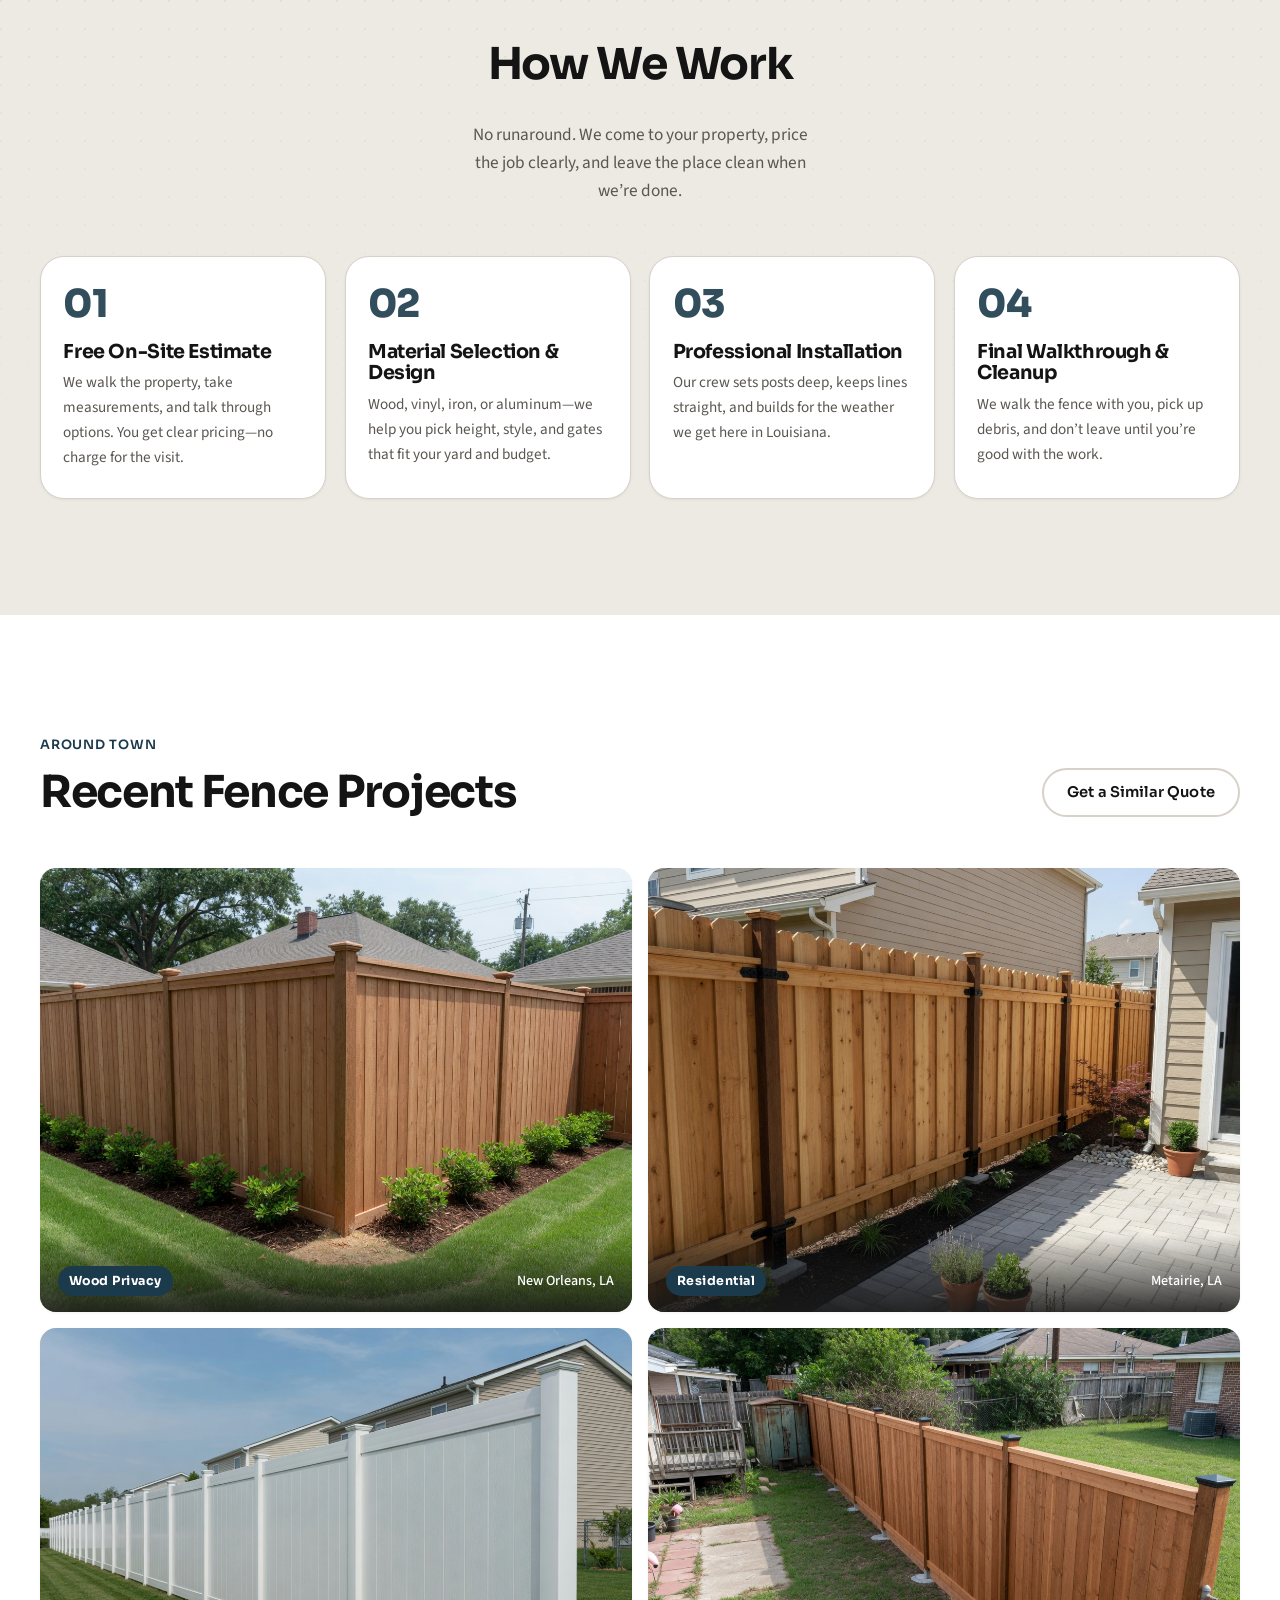
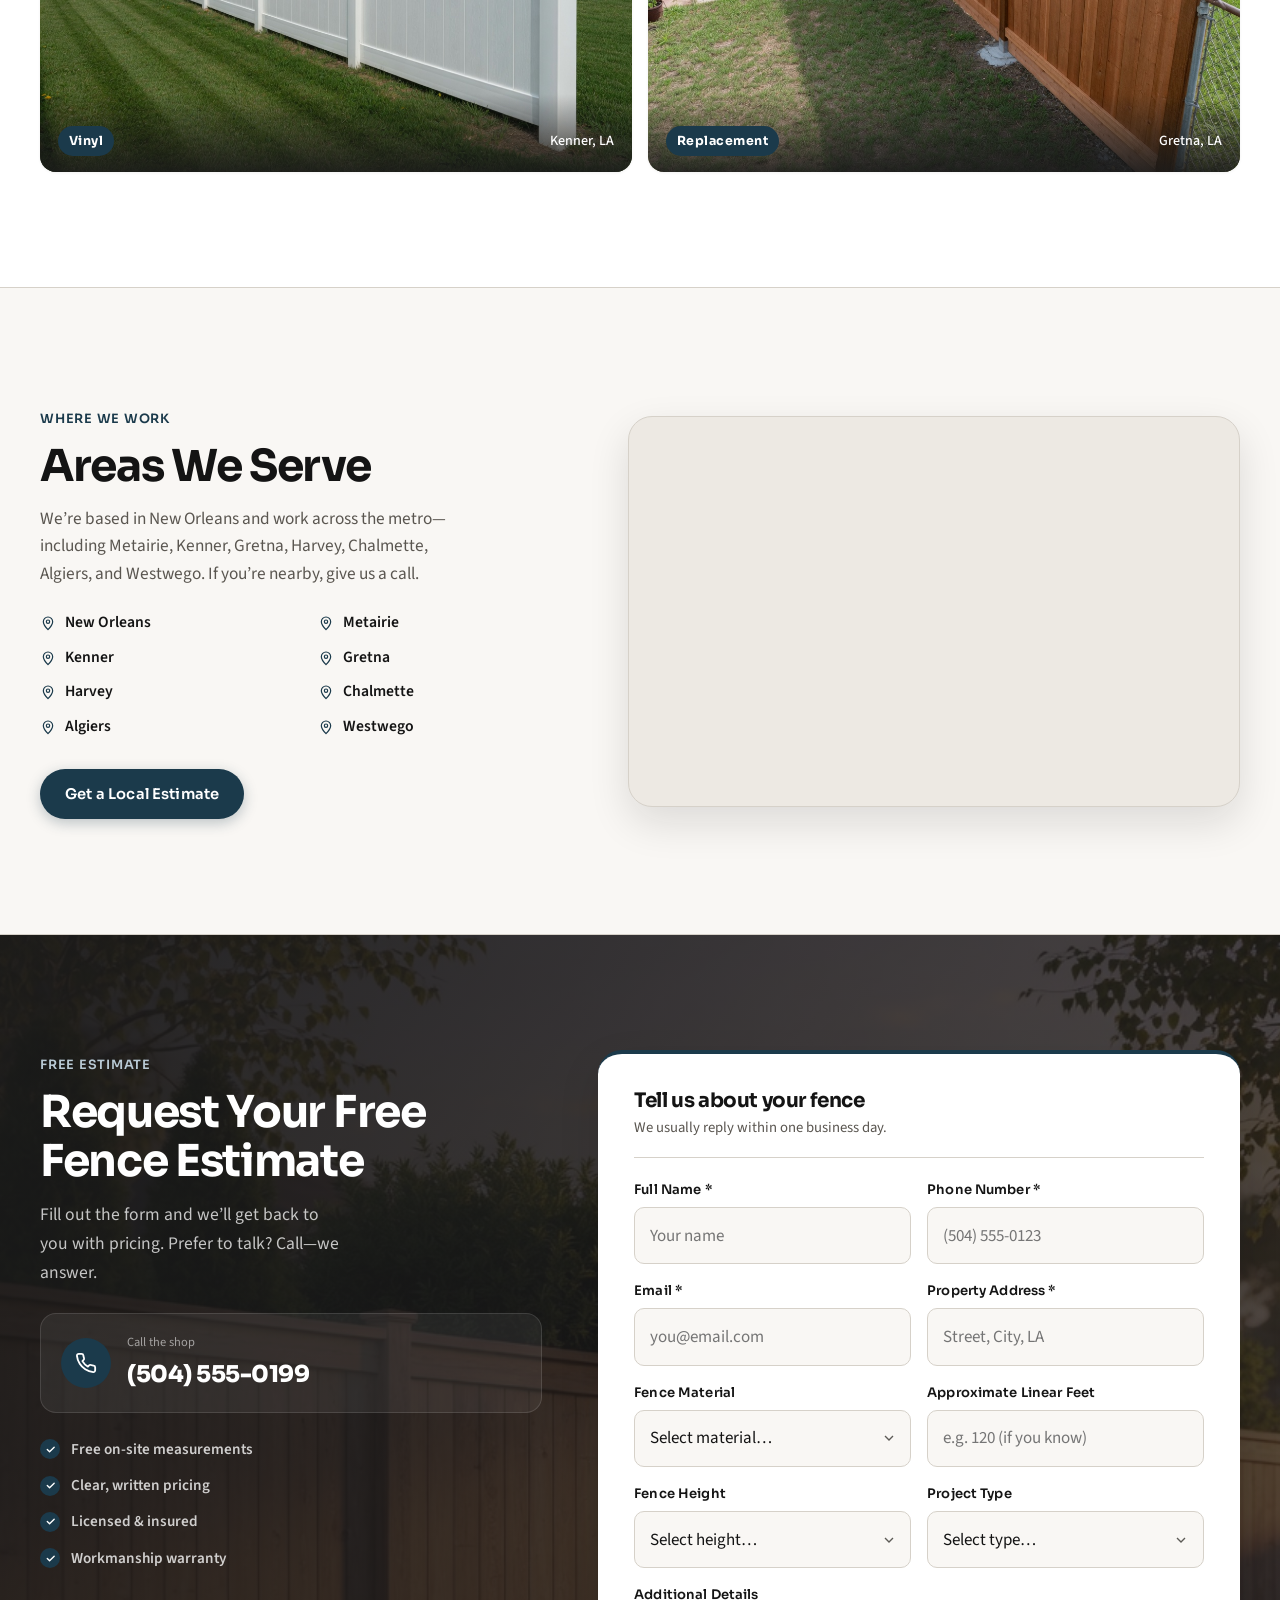
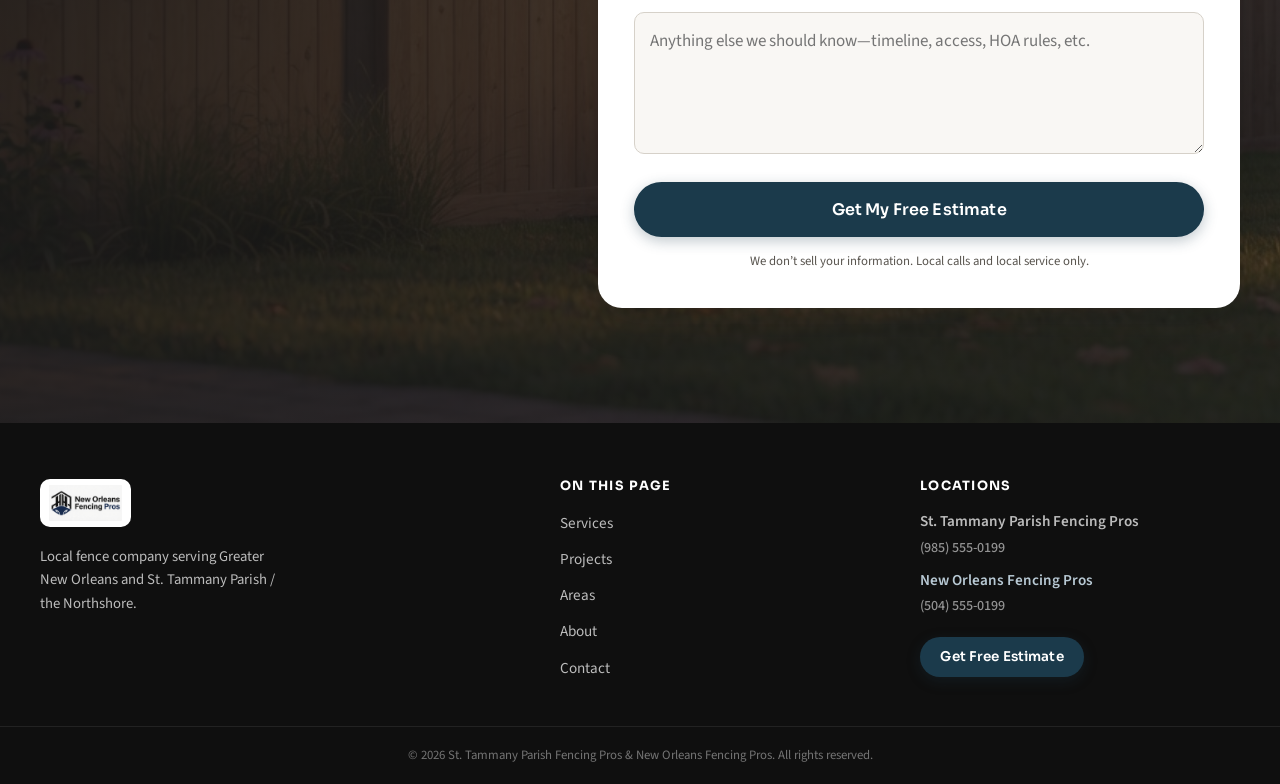
==== commit e21a0e4c: "Show only the other brand link on the right in the top bar. Each page displays a single switch contr" ====
--- a/new-orleans/index.html
+++ b/new-orleans/index.html
@@ -16,9 +16,8 @@
   <a class="skip-link" href="#main">Skip to content</a>
 
   <header class="site-header" id="header">
-    <div class="loc-bar" aria-label="Service locations">
+    <div class="loc-bar" aria-label="Company sites">
       <div class="wrap loc-bar-inner">
-        <span class="loc-bar-label">Now viewing: New Orleans</span>
         <nav class="loc-switch" aria-label="Switch company site">
           <a href="https://st-tammany-parish-fencing-pros.vercel.app/" class="loc-link">← St. Tammany Parish</a>
         </nav>
--- a/css/styles.css
+++ b/css/styles.css
@@ -87,22 +87,12 @@
 .loc-bar-inner {
   display: flex;
   align-items: center;
-  justify-content: space-between;
+  justify-content: flex-end;
   gap: 0.85rem;
   height: 100%;
   flex-wrap: nowrap;
   padding: 0;
-}
-
-.loc-bar-label {
-  color: rgba(255, 255, 255, 0.5);
-  font-weight: 600;
-  letter-spacing: 0.04em;
-  text-transform: uppercase;
-  font-size: 0.72rem;
-  white-space: nowrap;
-  overflow: hidden;
-  text-overflow: ellipsis;
+  width: 100%;
 }
 
 .loc-switch {
@@ -115,12 +105,12 @@
   flex-shrink: 0;
 }
 
-/* Only the other company is shown as a switch control */
+/* Only the other brand — single switch control, right-aligned */
 .loc-link {
   color: var(--white);
   font-weight: 600;
   font-size: 0.82rem;
-  padding: 0.35rem 0.9rem;
+  padding: 0.35rem 0.95rem;
   border: 0;
   border-radius: 999px;
   background: var(--accent);
@@ -128,13 +118,12 @@
   outline: none;
   line-height: 1.2;
   white-space: nowrap;
-  transition: background var(--t), color var(--t), opacity var(--t);
+  transition: background var(--t), color var(--t);
 }
 
 .loc-link:hover {
   color: var(--white);
   background: var(--accent-hover);
-  opacity: 0.95;
 }
 
 .nav-loc-m { display: none; }
@@ -1457,14 +1446,9 @@
   }
 
   /* Location switcher — compact for phones */
-  .loc-bar-label {
-    font-size: 0.65rem;
-    max-width: 45%;
-  }
-
   .loc-link {
     font-size: 0.75rem;
-    padding: 0.35rem 0.7rem;
+    padding: 0.35rem 0.75rem;
     min-height: 34px;
     display: inline-flex;
     align-items: center;
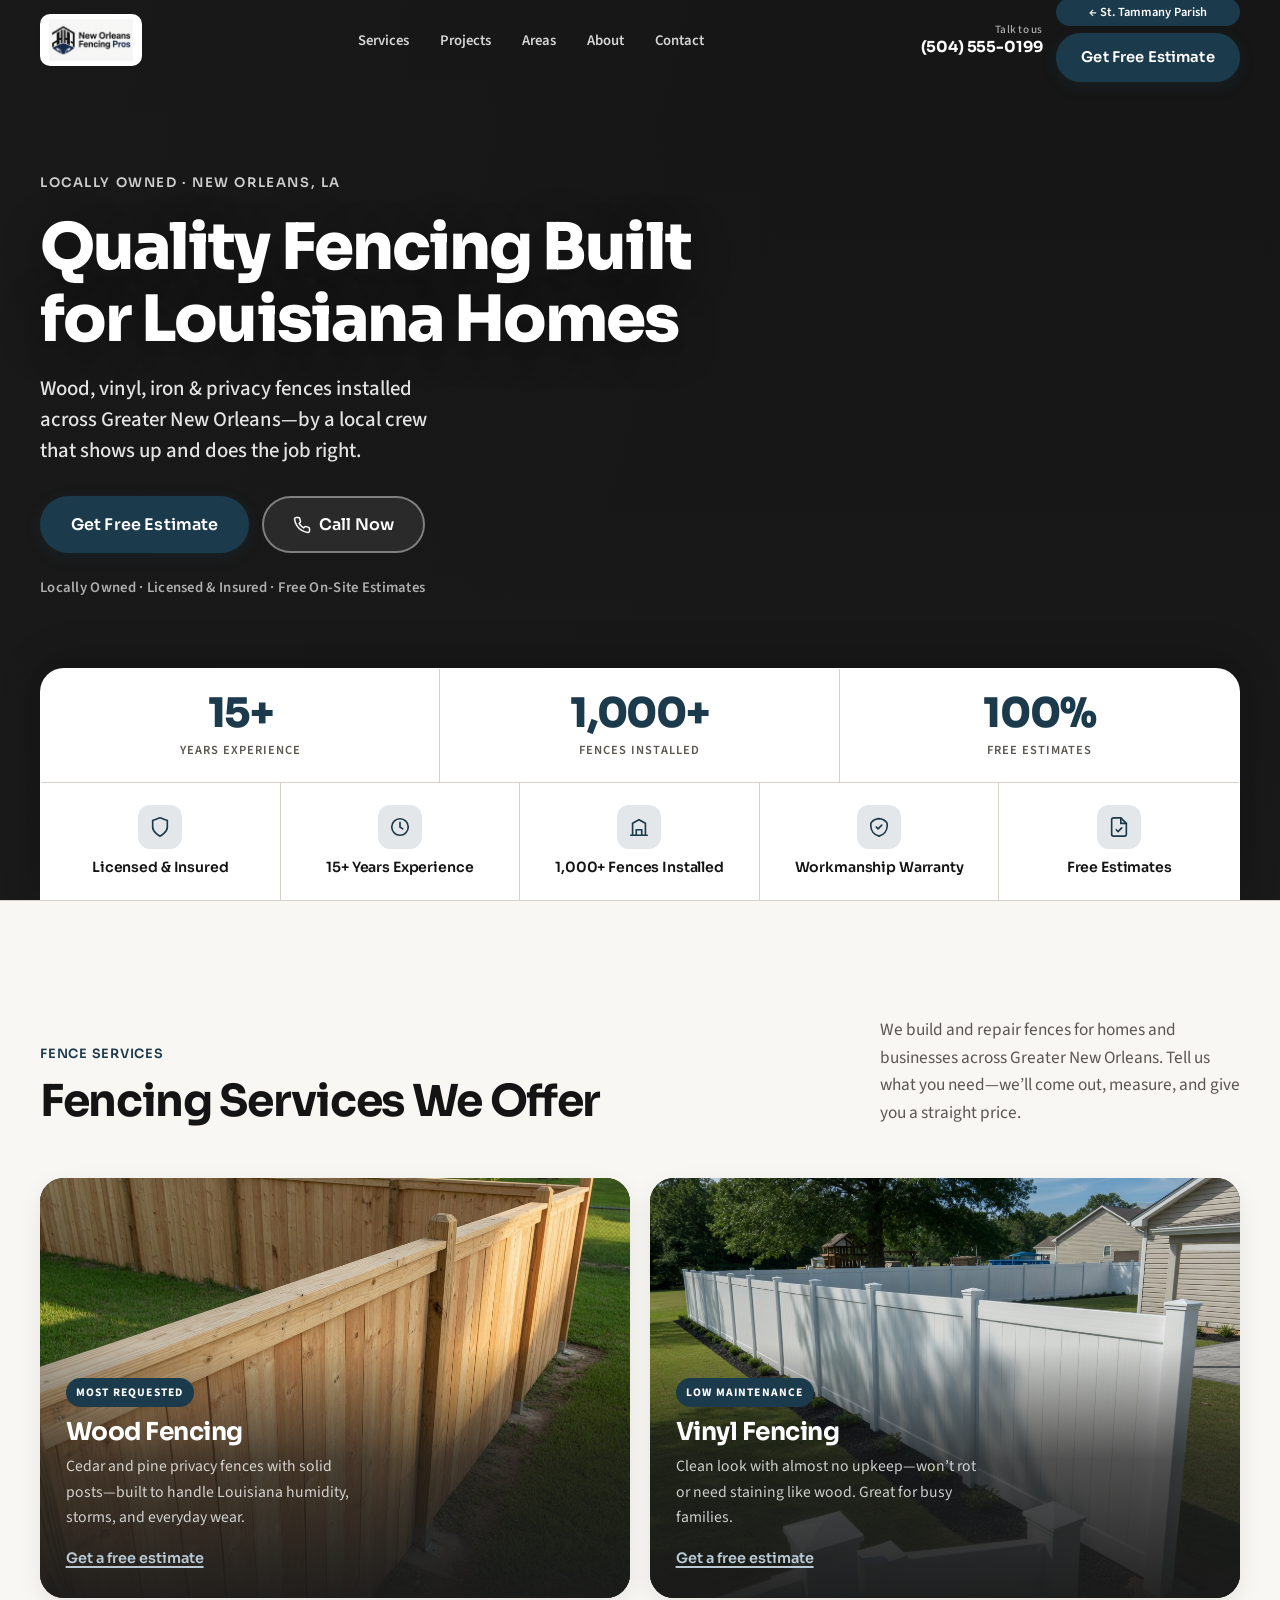
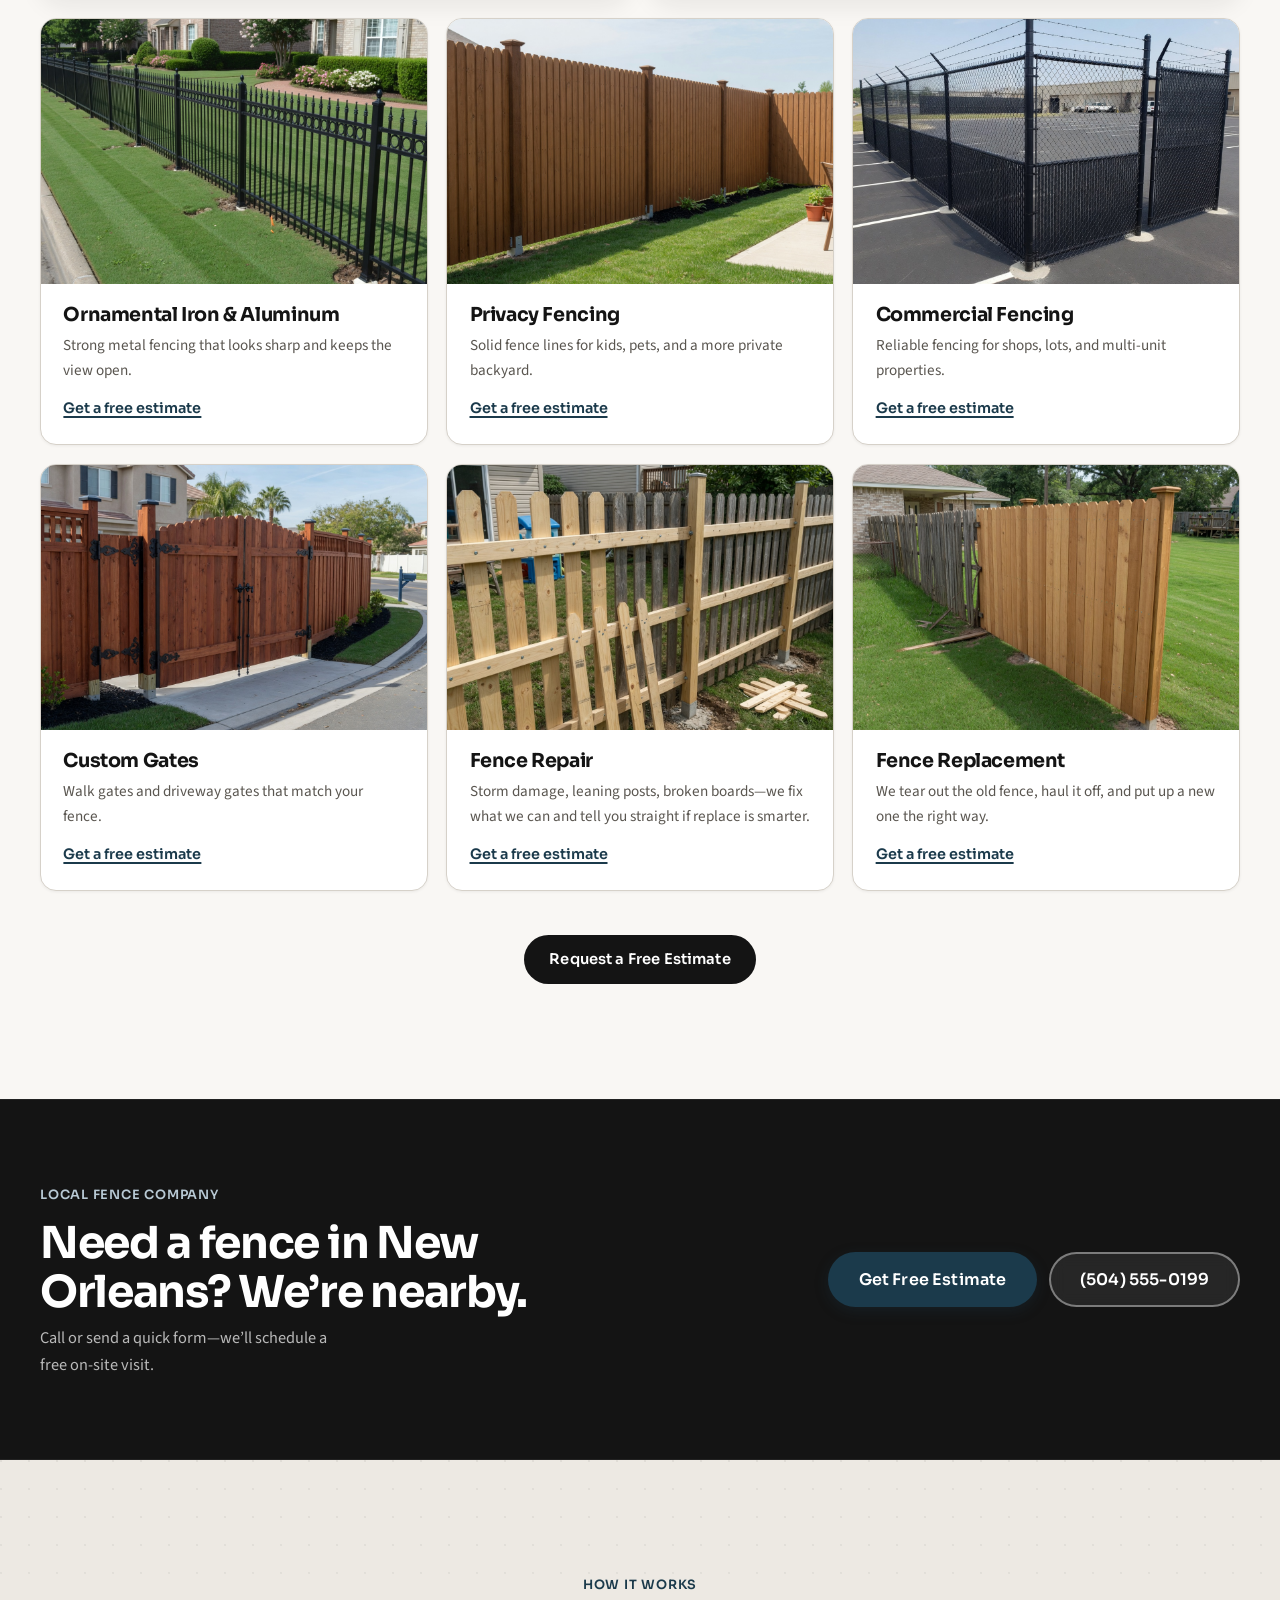
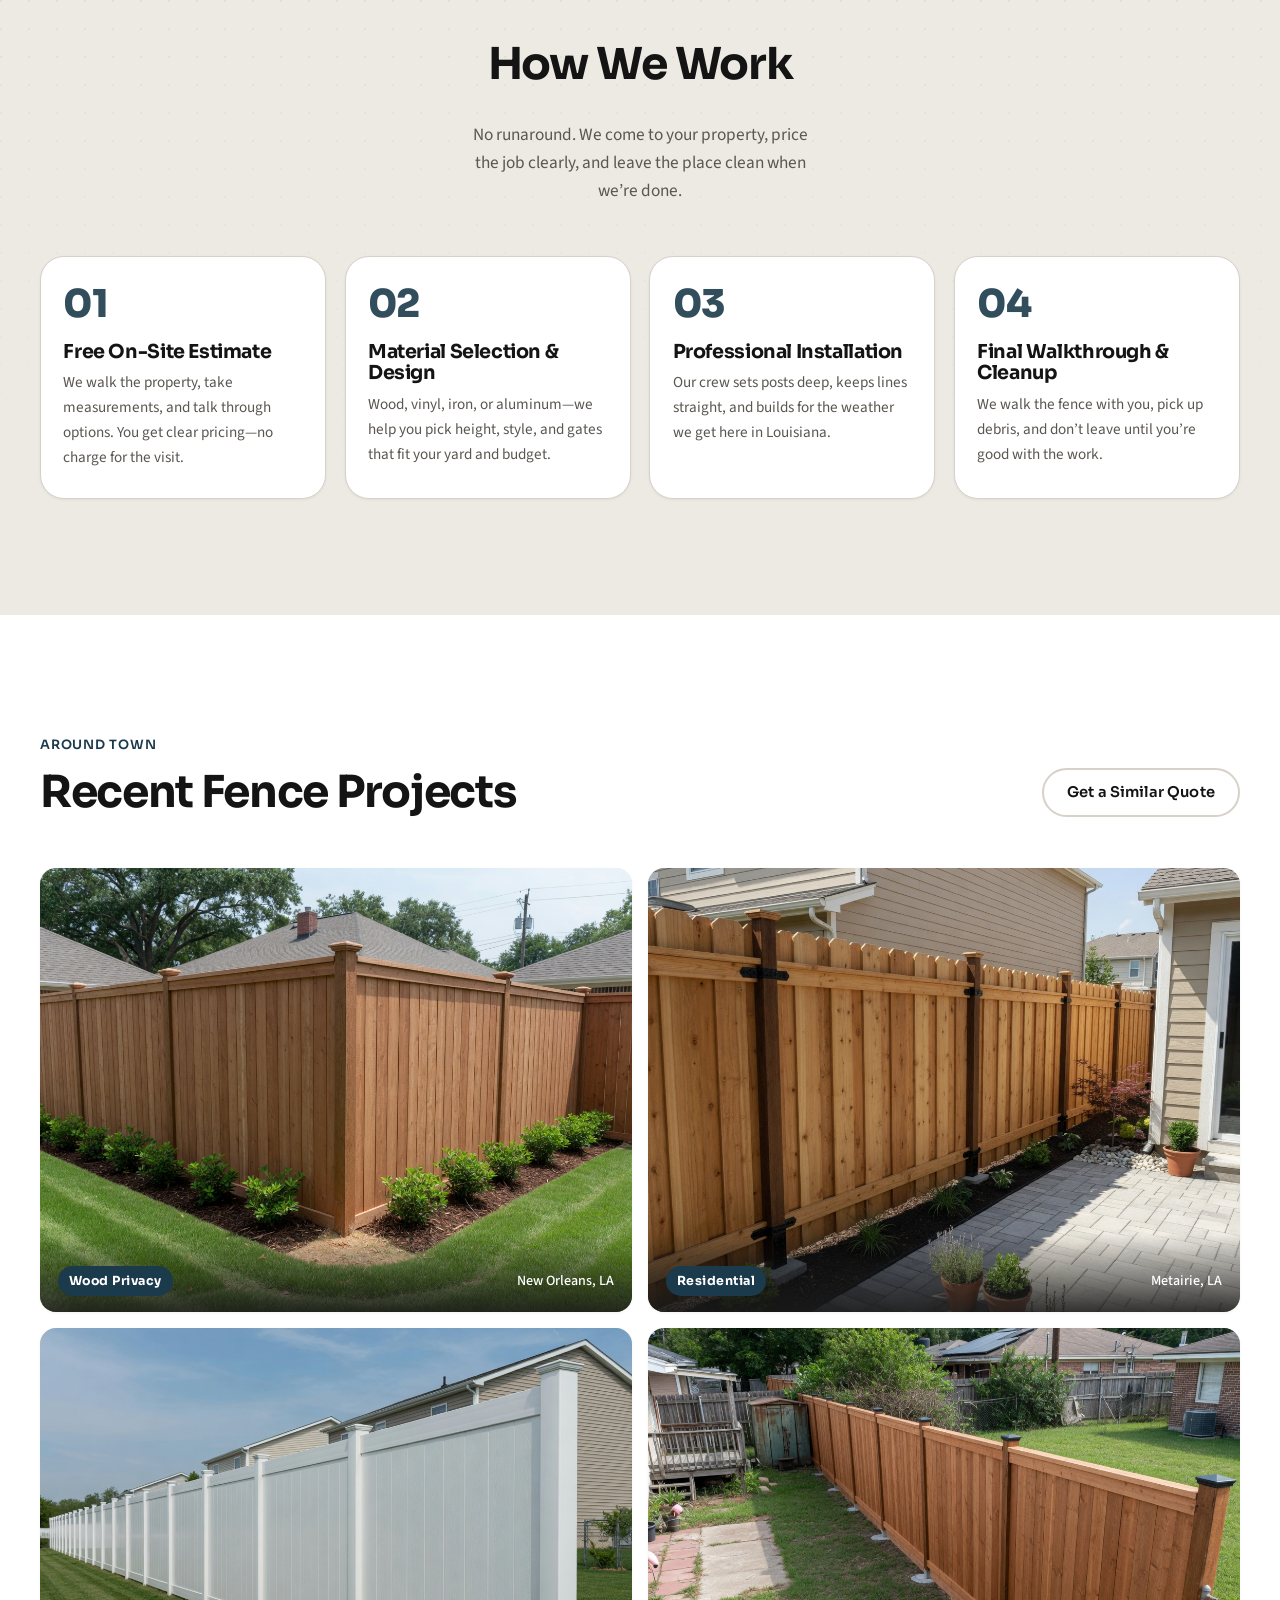
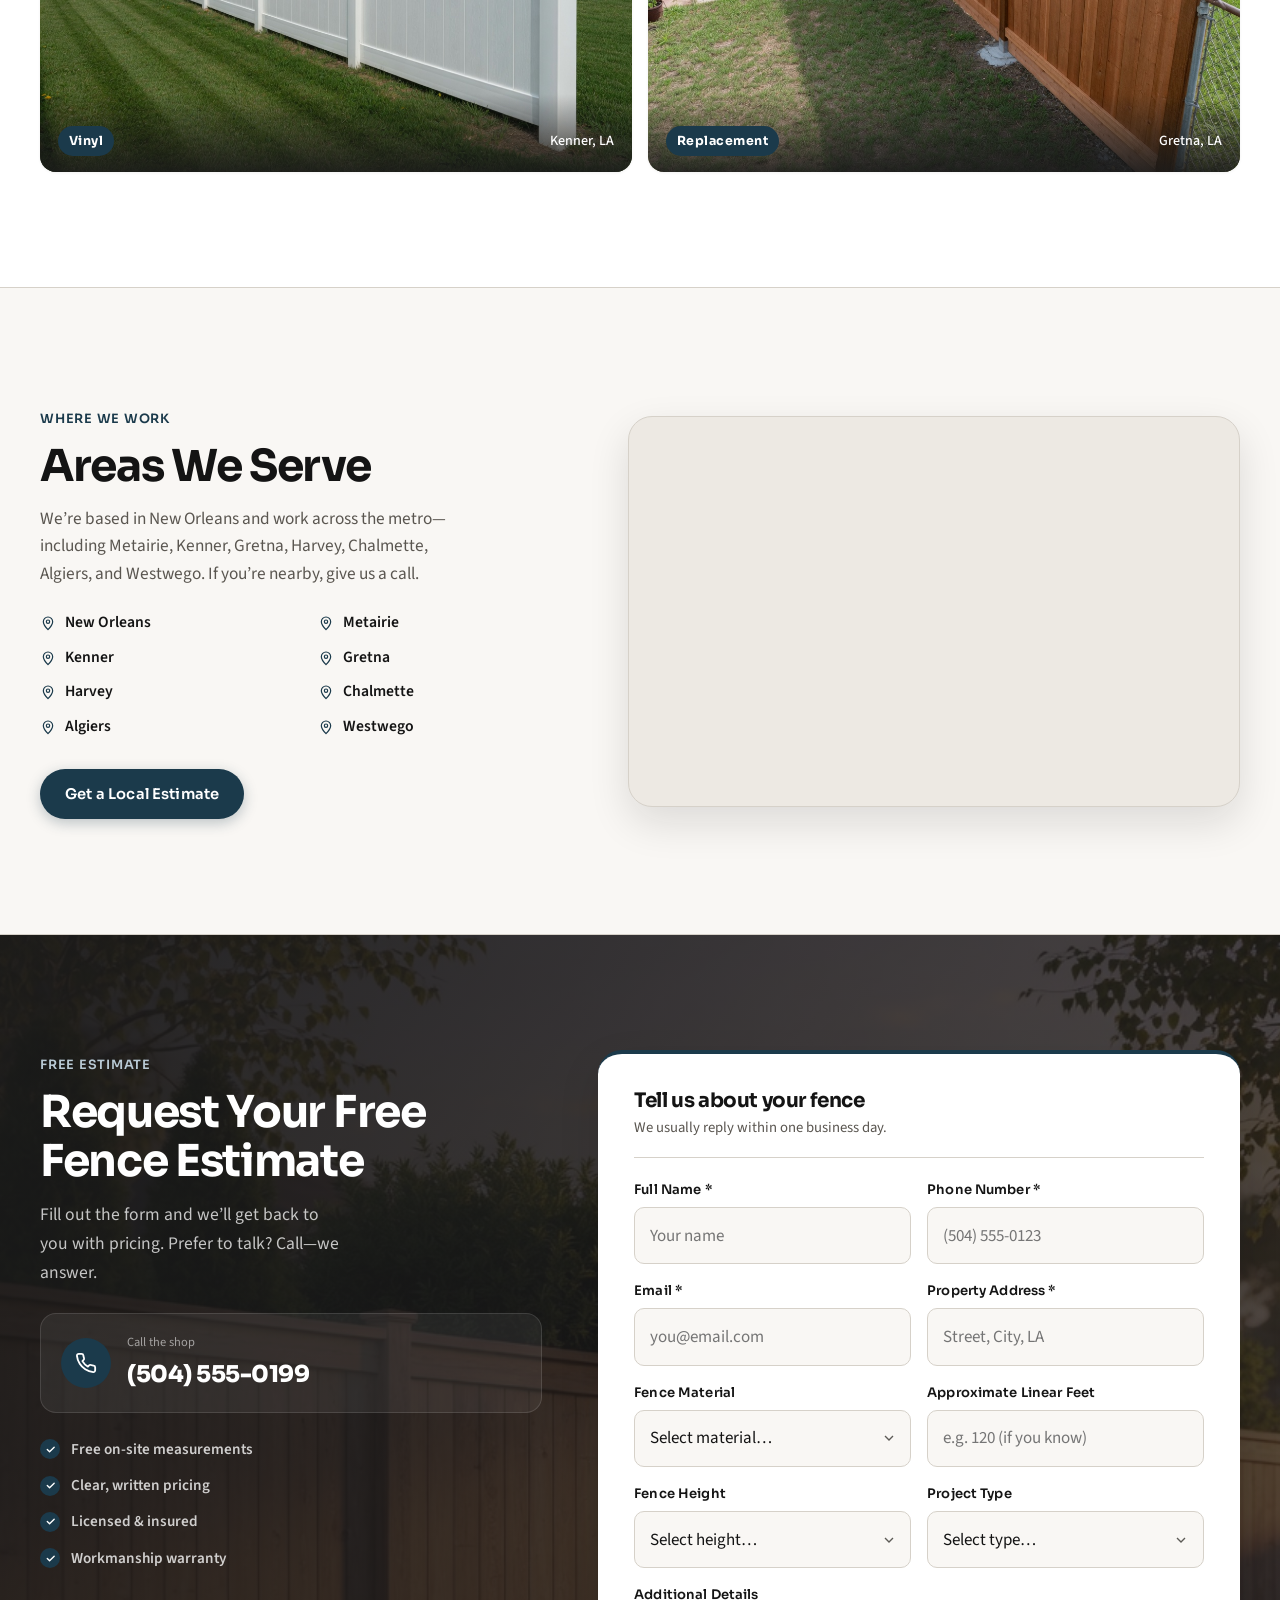
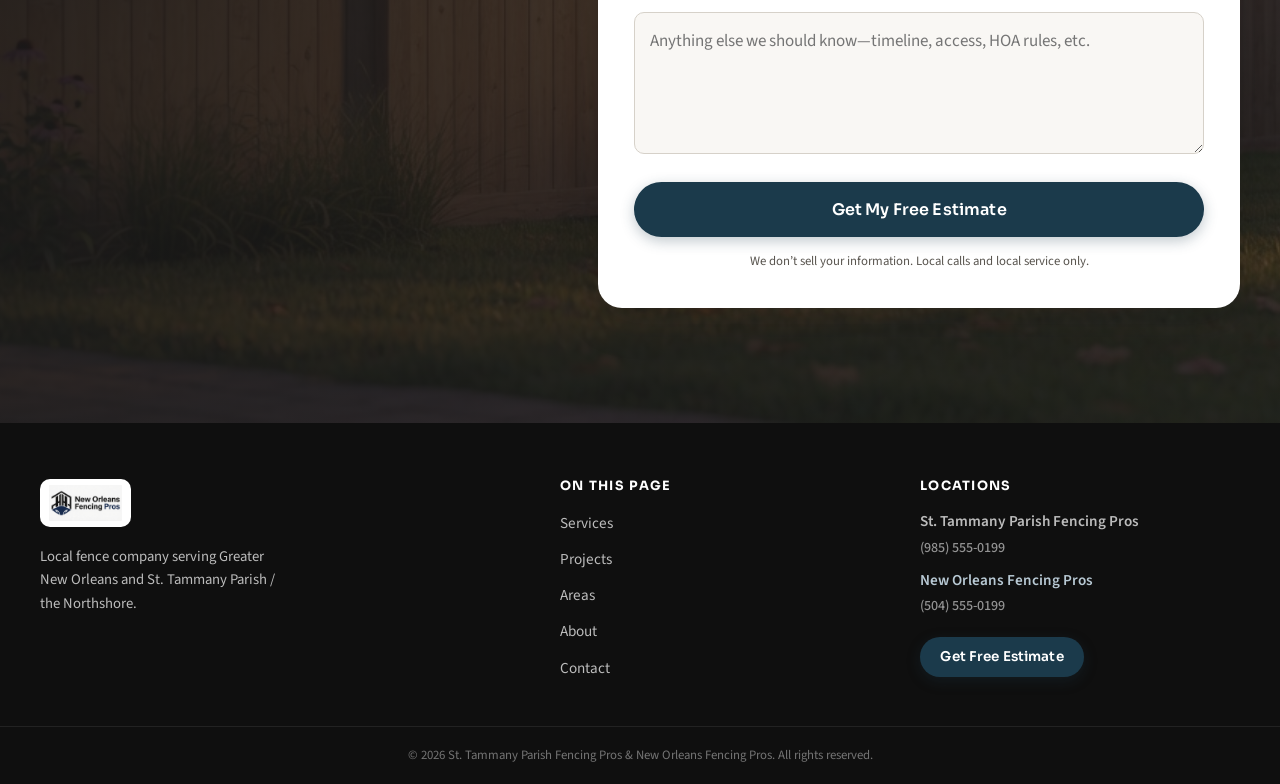
==== commit 716b7fab: "Move brand switch above the Get Free Estimate header button. Remove the separate top brand bar and s" ====
--- a/new-orleans/index.html
+++ b/new-orleans/index.html
@@ -16,13 +16,6 @@
   <a class="skip-link" href="#main">Skip to content</a>
 
   <header class="site-header" id="header">
-    <div class="loc-bar" aria-label="Company sites">
-      <div class="wrap loc-bar-inner">
-        <nav class="loc-switch" aria-label="Switch company site">
-          <a href="https://st-tammany-parish-fencing-pros.vercel.app/" class="loc-link">← St. Tammany Parish</a>
-        </nav>
-      </div>
-    </div>
     <div class="header-main">
       <div class="wrap header-wrap">
         <a href="https://new-orleans-fencing-pros.vercel.app/" class="brand" aria-label="New Orleans Fencing Pros home">
@@ -46,7 +39,10 @@
             <small>Talk to us</small>
             <strong>(504) 555-0199</strong>
           </a>
-          <a href="#estimate" class="btn btn-primary header-cta">Get Free Estimate</a>
+          <div class="header-cta-stack">
+            <a href="https://st-tammany-parish-fencing-pros.vercel.app/" class="loc-link header-brand-switch">← St. Tammany Parish</a>
+            <a href="#estimate" class="btn btn-primary header-cta">Get Free Estimate</a>
+          </div>
           <button class="burger" id="navToggle" type="button" aria-label="Open menu" aria-expanded="false" aria-controls="nav">
             <span></span><span></span><span></span>
           </button>
--- a/css/styles.css
+++ b/css/styles.css
@@ -17,7 +17,7 @@
   --ink: var(--primary-dark);
   --muted: var(--secondary-text);
   --wrap: 1200px;
-  --loc-bar-h: 36px;
+  --loc-bar-h: 0px;
   --header-h: 80px;
   --r: 16px;
   --r-sm: 10px;
@@ -38,7 +38,7 @@
 
 html {
   scroll-behavior: smooth;
-  scroll-padding-top: calc(var(--loc-bar-h) + var(--header-h) + 16px);
+  scroll-padding-top: calc(var(--header-h) + 16px);
 }
 
 body {
@@ -74,43 +74,24 @@
 }
 .skip-link:focus { top: 1rem; }
 
-/* Location switcher lives inside site-header */
-.loc-bar {
-  position: relative;
-  height: var(--loc-bar-h);
-  background: transparent;
-  border: 0;
-  box-shadow: none;
-  font-size: 0.82rem;
-}
-
-.loc-bar-inner {
-  display: flex;
-  align-items: center;
-  justify-content: flex-end;
-  gap: 0.85rem;
-  height: 100%;
-  flex-wrap: nowrap;
-  padding: 0;
-  width: 100%;
-}
-
-.loc-switch {
+/* Brand switch sits above Get Free Estimate in header-right */
+.header-cta-stack {
+  display: none;
+  flex-direction: column;
+  align-items: stretch;
+  gap: 0.4rem;
+  min-width: 11.5rem;
+}
+
+.loc-link,
+.header-brand-switch {
   display: inline-flex;
   align-items: center;
-  margin-left: auto;
-  border: 0;
-  box-shadow: none;
-  outline: none;
-  flex-shrink: 0;
-}
-
-/* Only the other brand — single switch control, right-aligned */
-.loc-link {
+  justify-content: center;
   color: var(--white);
   font-weight: 600;
-  font-size: 0.82rem;
-  padding: 0.35rem 0.95rem;
+  font-size: 0.78rem;
+  padding: 0.4rem 0.85rem;
   border: 0;
   border-radius: 999px;
   background: var(--accent);
@@ -118,15 +99,23 @@
   outline: none;
   line-height: 1.2;
   white-space: nowrap;
+  text-align: center;
   transition: background var(--t), color var(--t);
 }
 
-.loc-link:hover {
+.loc-link:hover,
+.header-brand-switch:hover {
   color: var(--white);
   background: var(--accent-hover);
 }
 
 .nav-loc-m { display: none; }
+
+@media (min-width: 769px) {
+  .header-cta-stack {
+    display: flex;
+  }
+}
 
 .footer-locations {
   display: grid;
@@ -309,7 +298,7 @@
   left: 0;
   right: 0;
   z-index: 1000;
-  height: calc(var(--loc-bar-h) + var(--header-h));
+  height: var(--header-h);
   background: transparent;
   transition: background var(--t), box-shadow var(--t), backdrop-filter var(--t);
   border: 0;
@@ -496,7 +485,7 @@
   display: flex;
   flex-direction: column;
   justify-content: flex-end;
-  padding: calc(var(--loc-bar-h) + var(--header-h) + 1.5rem) 0 0;
+  padding: calc(var(--header-h) + 1.5rem) 0 0;
   color: var(--white);
   background: var(--primary-dark);
   overflow: hidden;
@@ -1428,11 +1417,11 @@
 @media (max-width: 768px) {
   :root {
     --header-h: 64px;
-    --loc-bar-h: 40px;
+    --loc-bar-h: 0px;
   }
 
   html {
-    scroll-padding-top: calc(var(--loc-bar-h) + var(--header-h) + 12px);
+    scroll-padding-top: calc(var(--header-h) + 12px);
   }
 
   body {
@@ -1445,16 +1434,7 @@
     width: min(100% - 1.5rem, var(--wrap));
   }
 
-  /* Location switcher — compact for phones */
-  .loc-link {
-    font-size: 0.75rem;
-    padding: 0.35rem 0.75rem;
-    min-height: 34px;
-    display: inline-flex;
-    align-items: center;
-  }
-
-  .brand {
+    .brand {
     max-width: min(200px, 58vw);
     padding: 0.25rem 0.4rem;
   }
@@ -1467,13 +1447,13 @@
 
   .brand-mark { width: 30px; height: 30px; font-size: 0.68rem; }
   .brand-name { font-size: 0.68rem; }
-  .header-cta { display: none; }
+  .header-cta-stack { display: none !important; }
 
   .nav-loc-m { display: list-item; }
 
   .nav {
     position: fixed;
-    inset: calc(var(--loc-bar-h) + var(--header-h)) 0 auto 0;
+    inset: var(--header-h) 0 auto 0;
     background: rgba(26, 26, 26, 0.98);
     border-bottom: 1px solid rgba(255, 255, 255, 0.08);
     padding: 0.5rem 1rem 1.25rem;
@@ -1482,7 +1462,7 @@
     visibility: hidden;
     transition: transform var(--t), opacity var(--t), visibility var(--t);
     box-shadow: 0 20px 40px rgba(0, 0, 0, 0.45);
-    max-height: min(70vh, calc(100dvh - var(--loc-bar-h) - var(--header-h)));
+    max-height: min(70vh, calc(100dvh - var(--header-h)));
     overflow-y: auto;
     -webkit-overflow-scrolling: touch;
   }
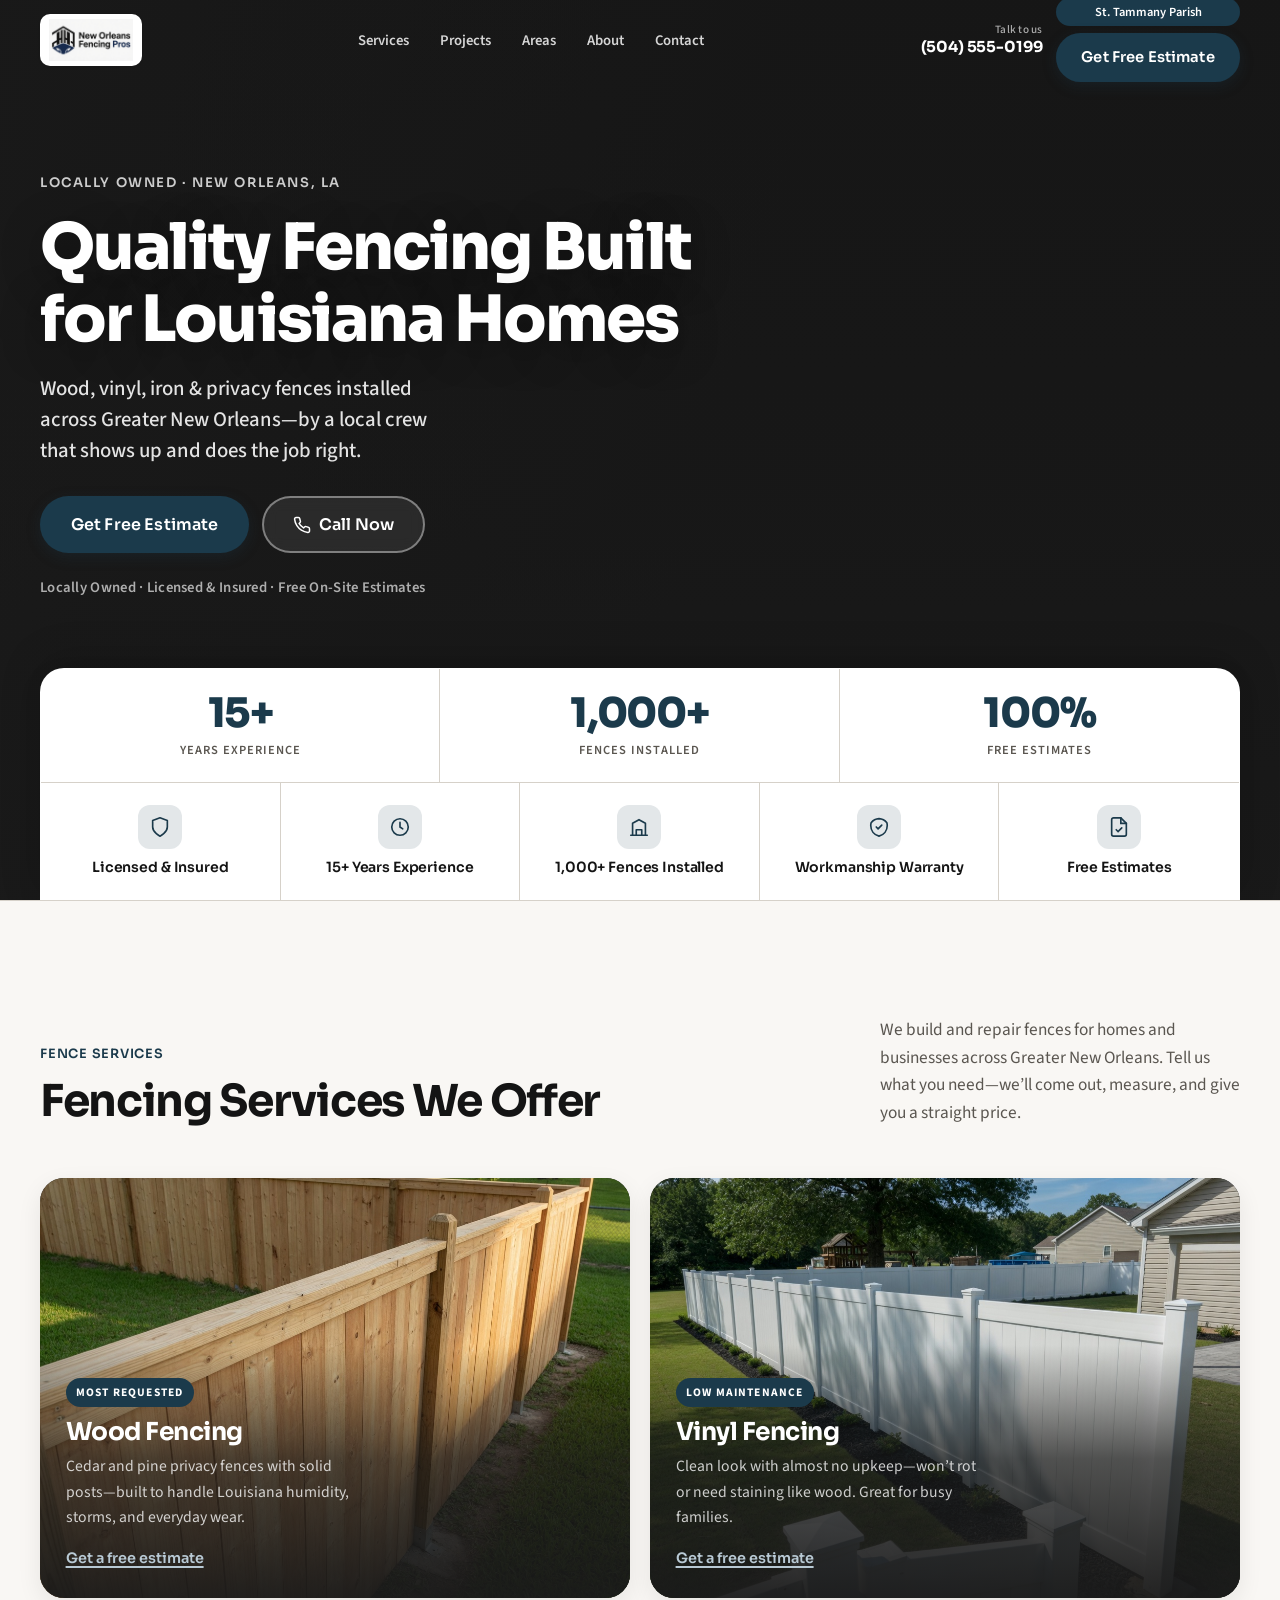
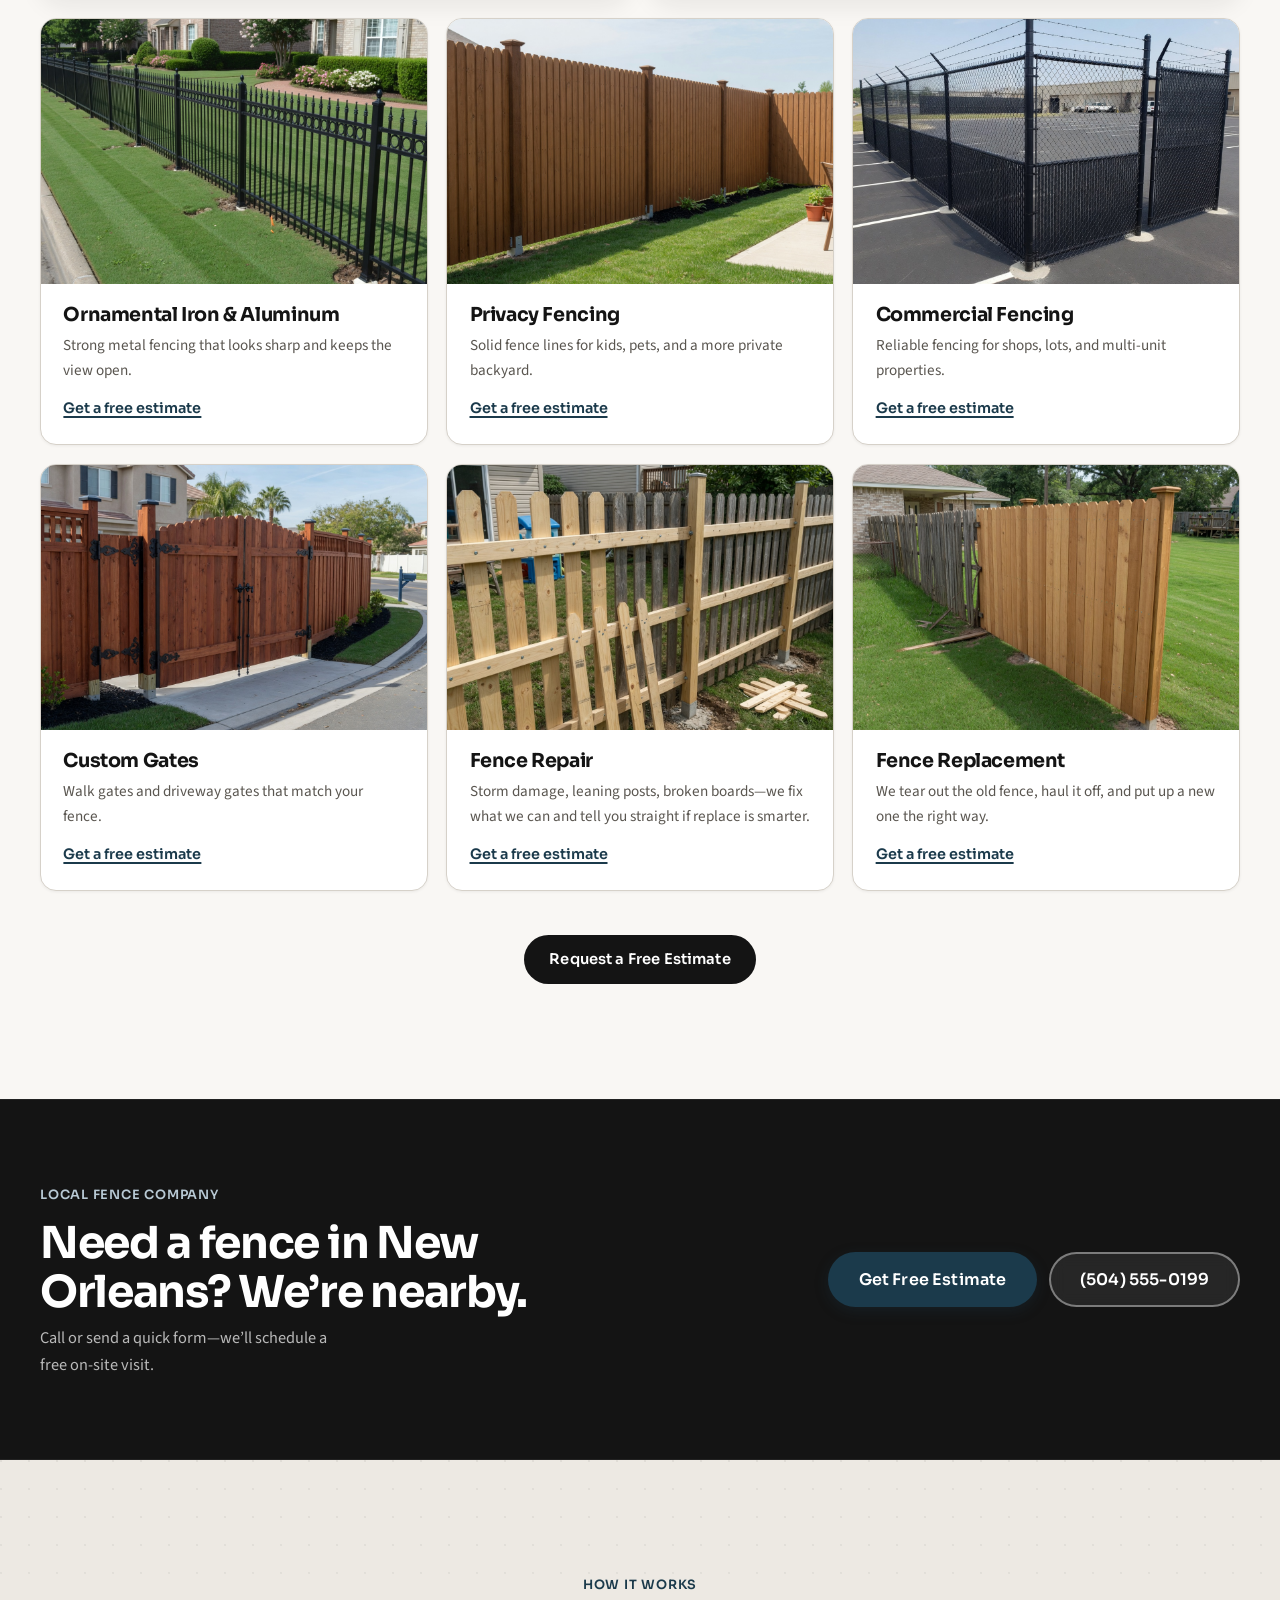
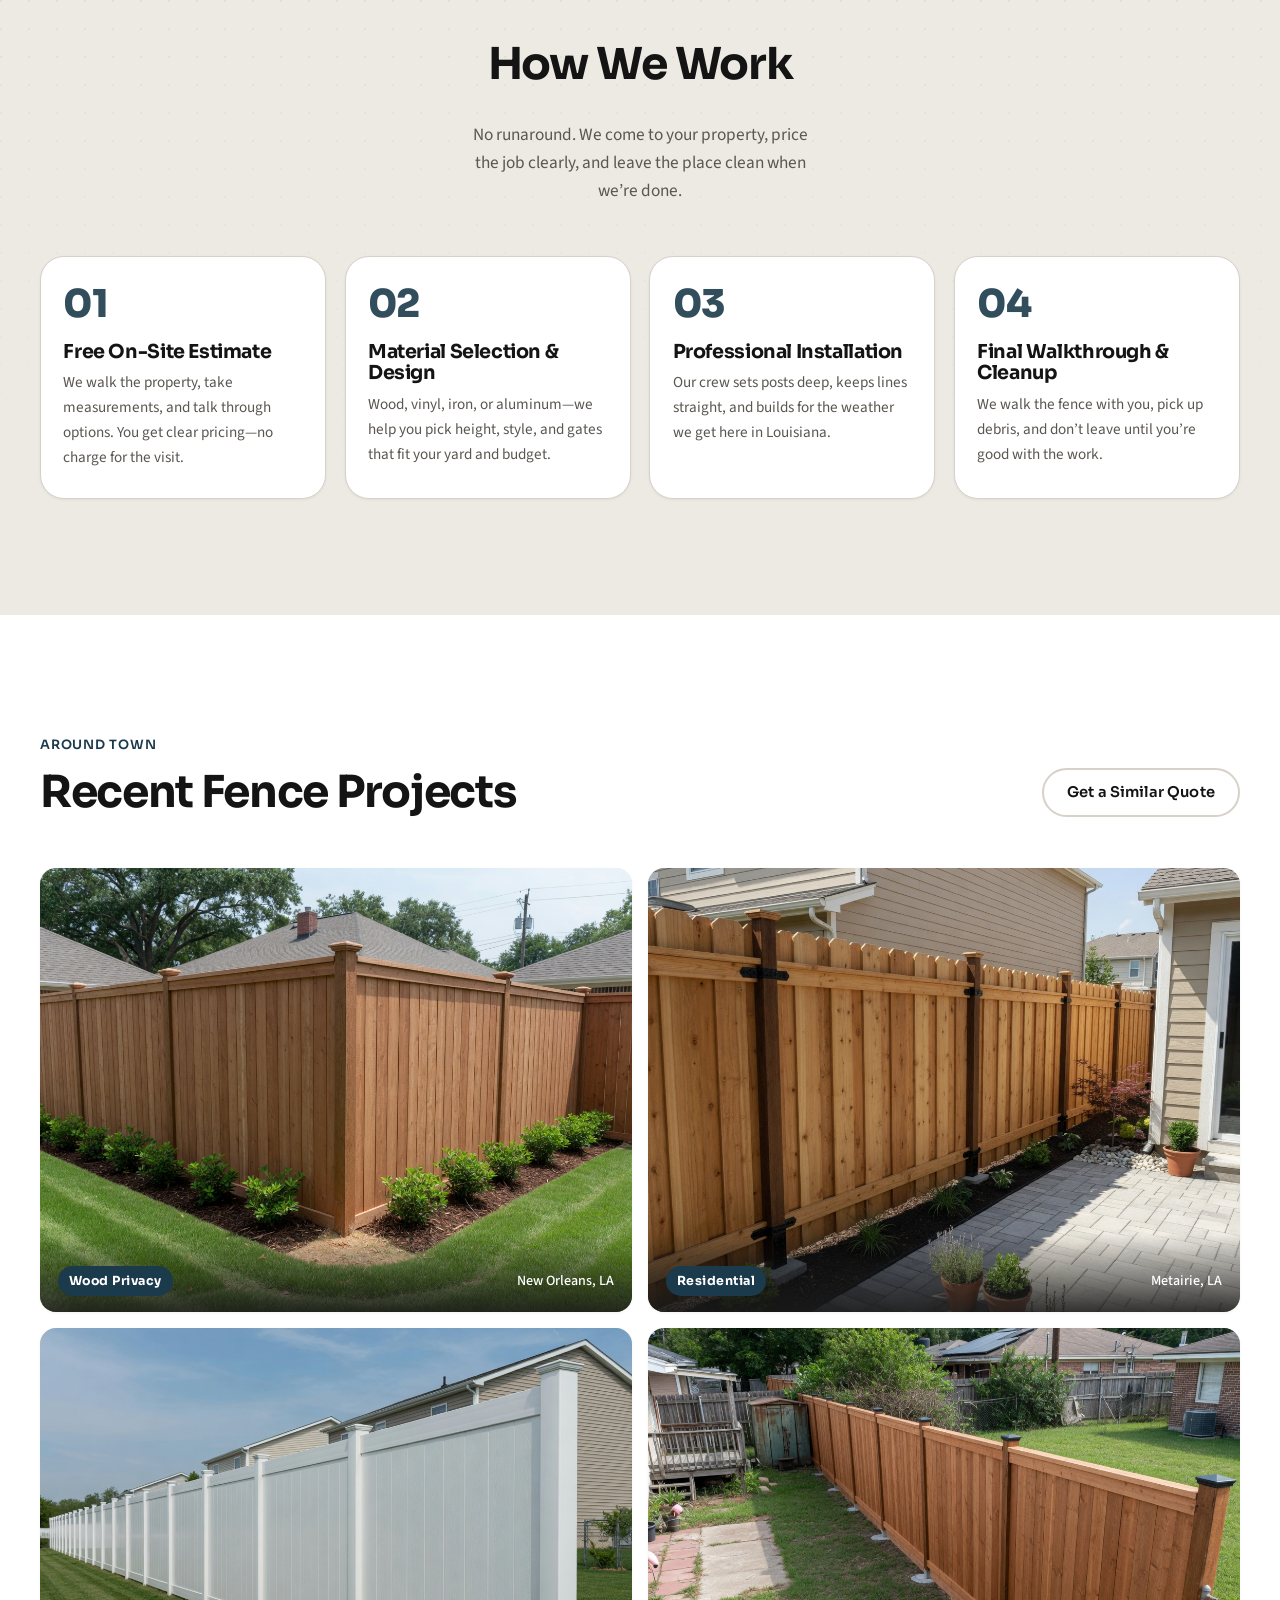
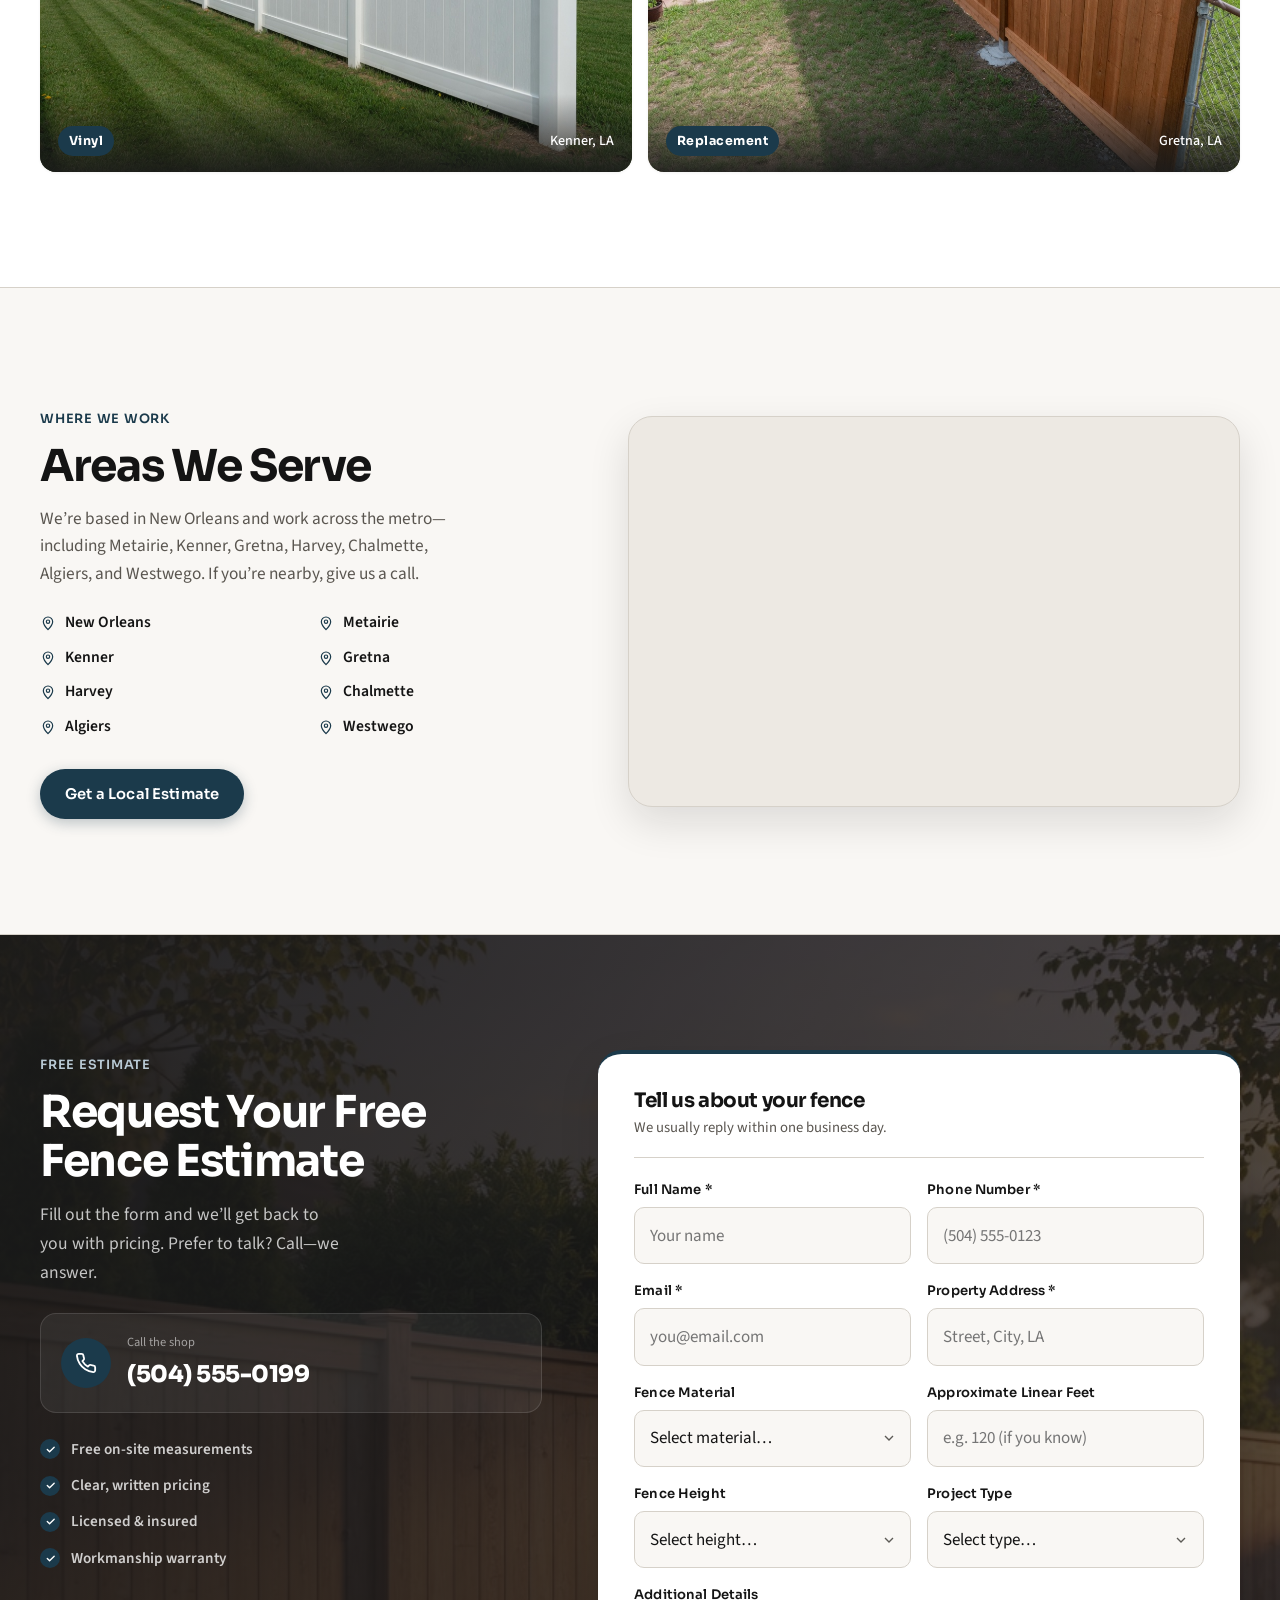
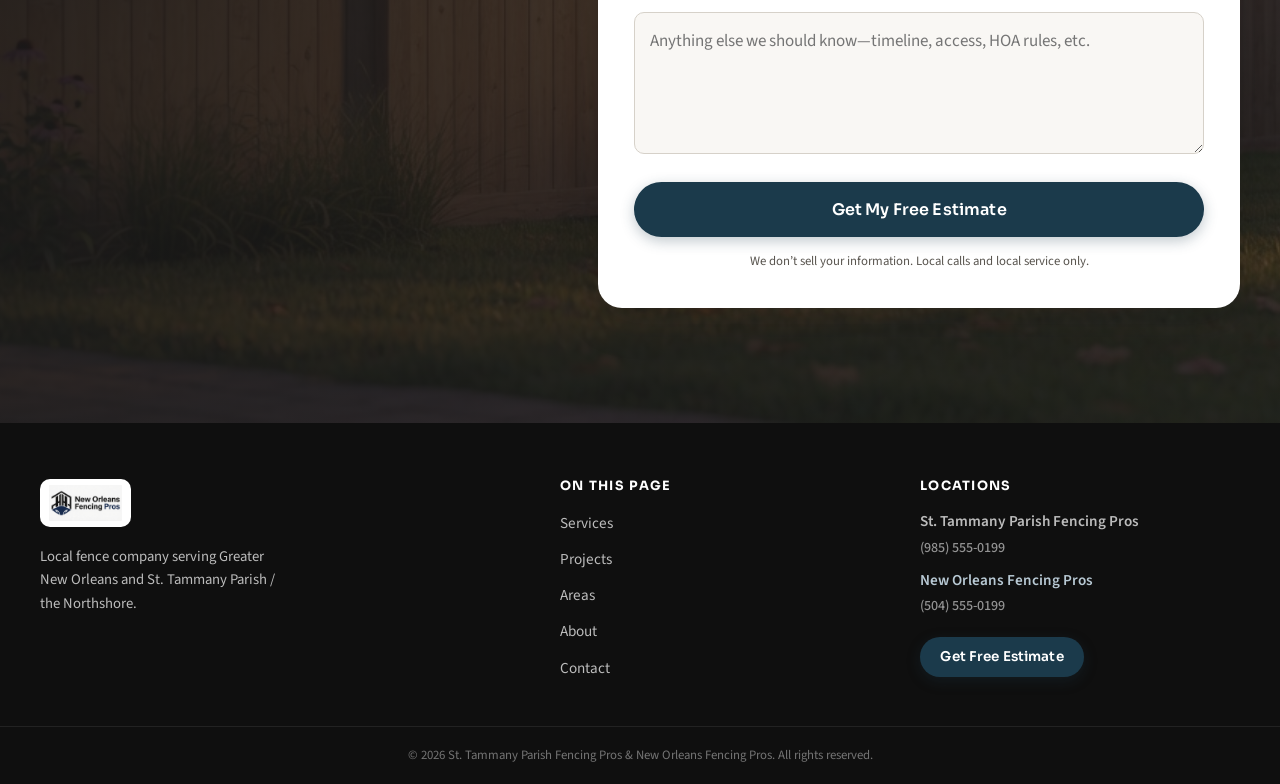
==== commit a74760fc: "Remove arrows from the brand switch labels." ====
--- a/new-orleans/index.html
+++ b/new-orleans/index.html
@@ -40,7 +40,7 @@
             <strong>(504) 555-0199</strong>
           </a>
           <div class="header-cta-stack">
-            <a href="https://st-tammany-parish-fencing-pros.vercel.app/" class="loc-link header-brand-switch">← St. Tammany Parish</a>
+            <a href="https://st-tammany-parish-fencing-pros.vercel.app/" class="loc-link header-brand-switch">St. Tammany Parish</a>
             <a href="#estimate" class="btn btn-primary header-cta">Get Free Estimate</a>
           </div>
           <button class="burger" id="navToggle" type="button" aria-label="Open menu" aria-expanded="false" aria-controls="nav">
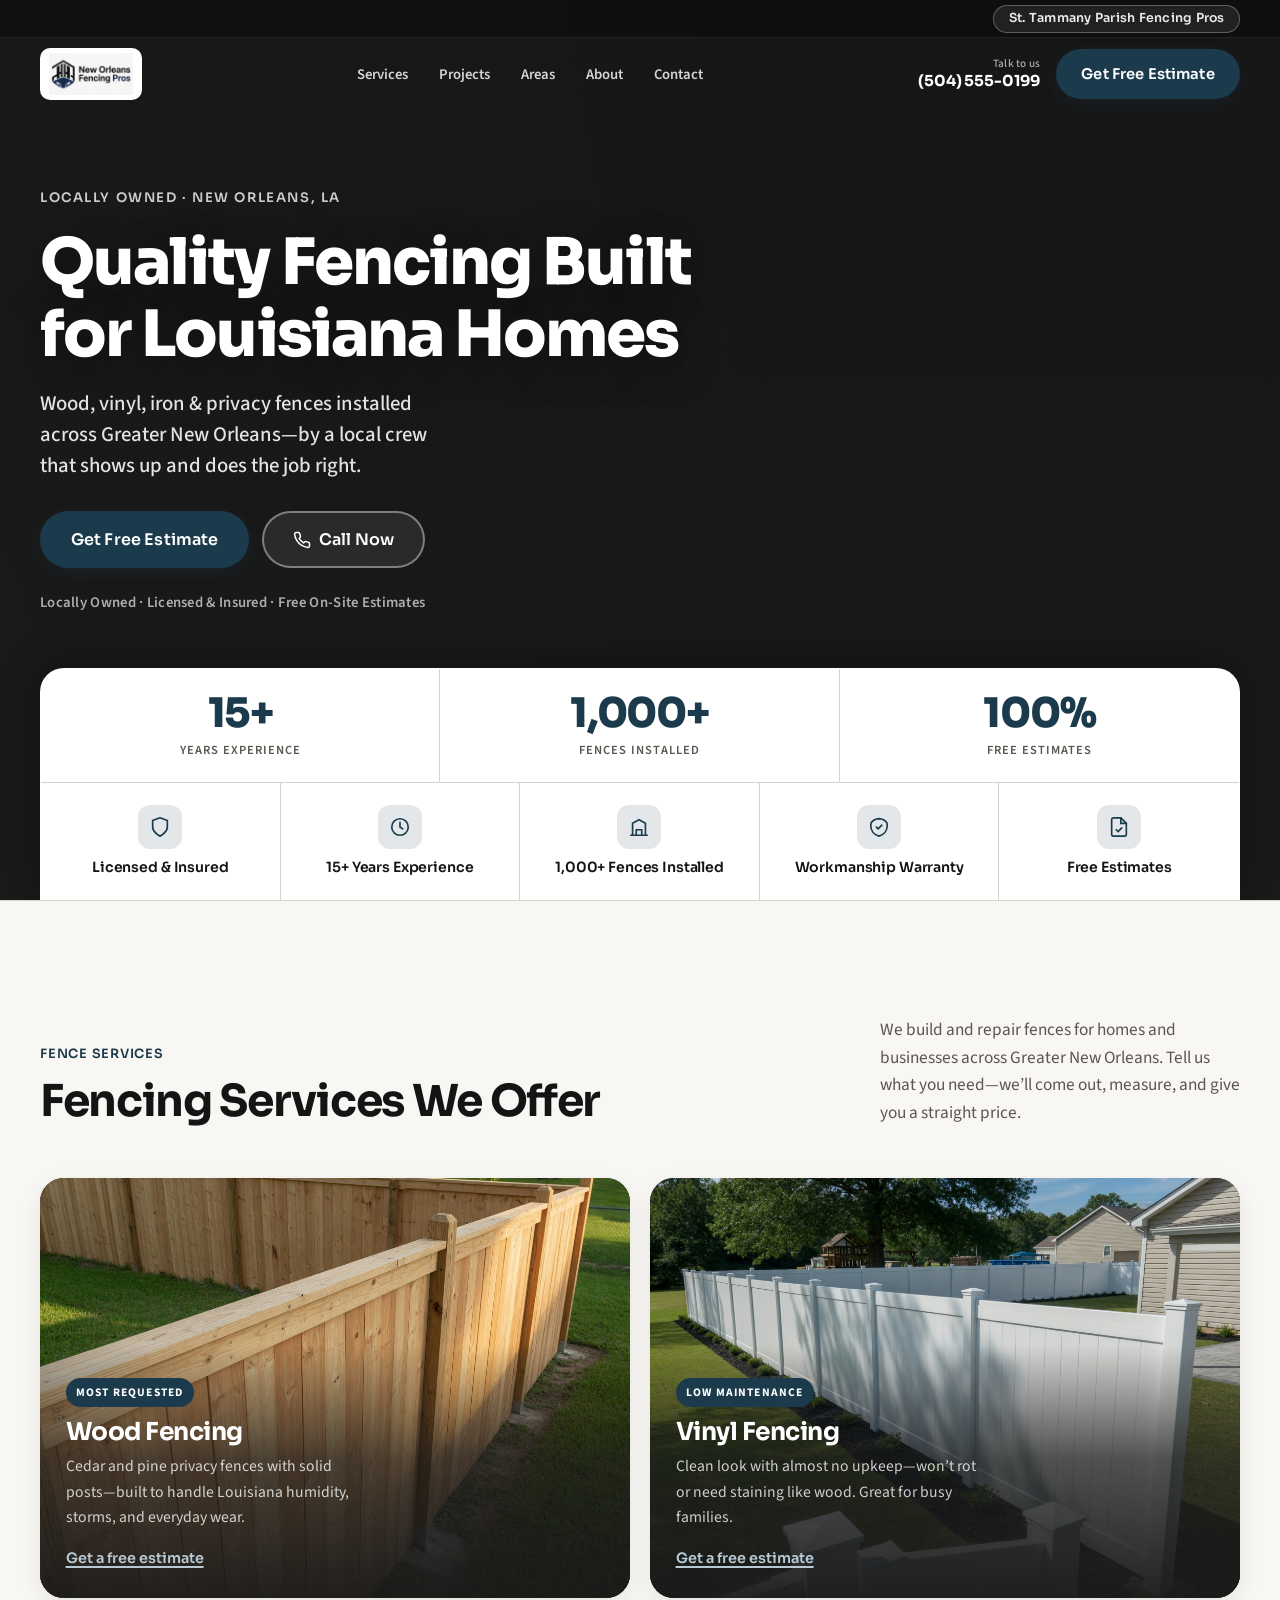
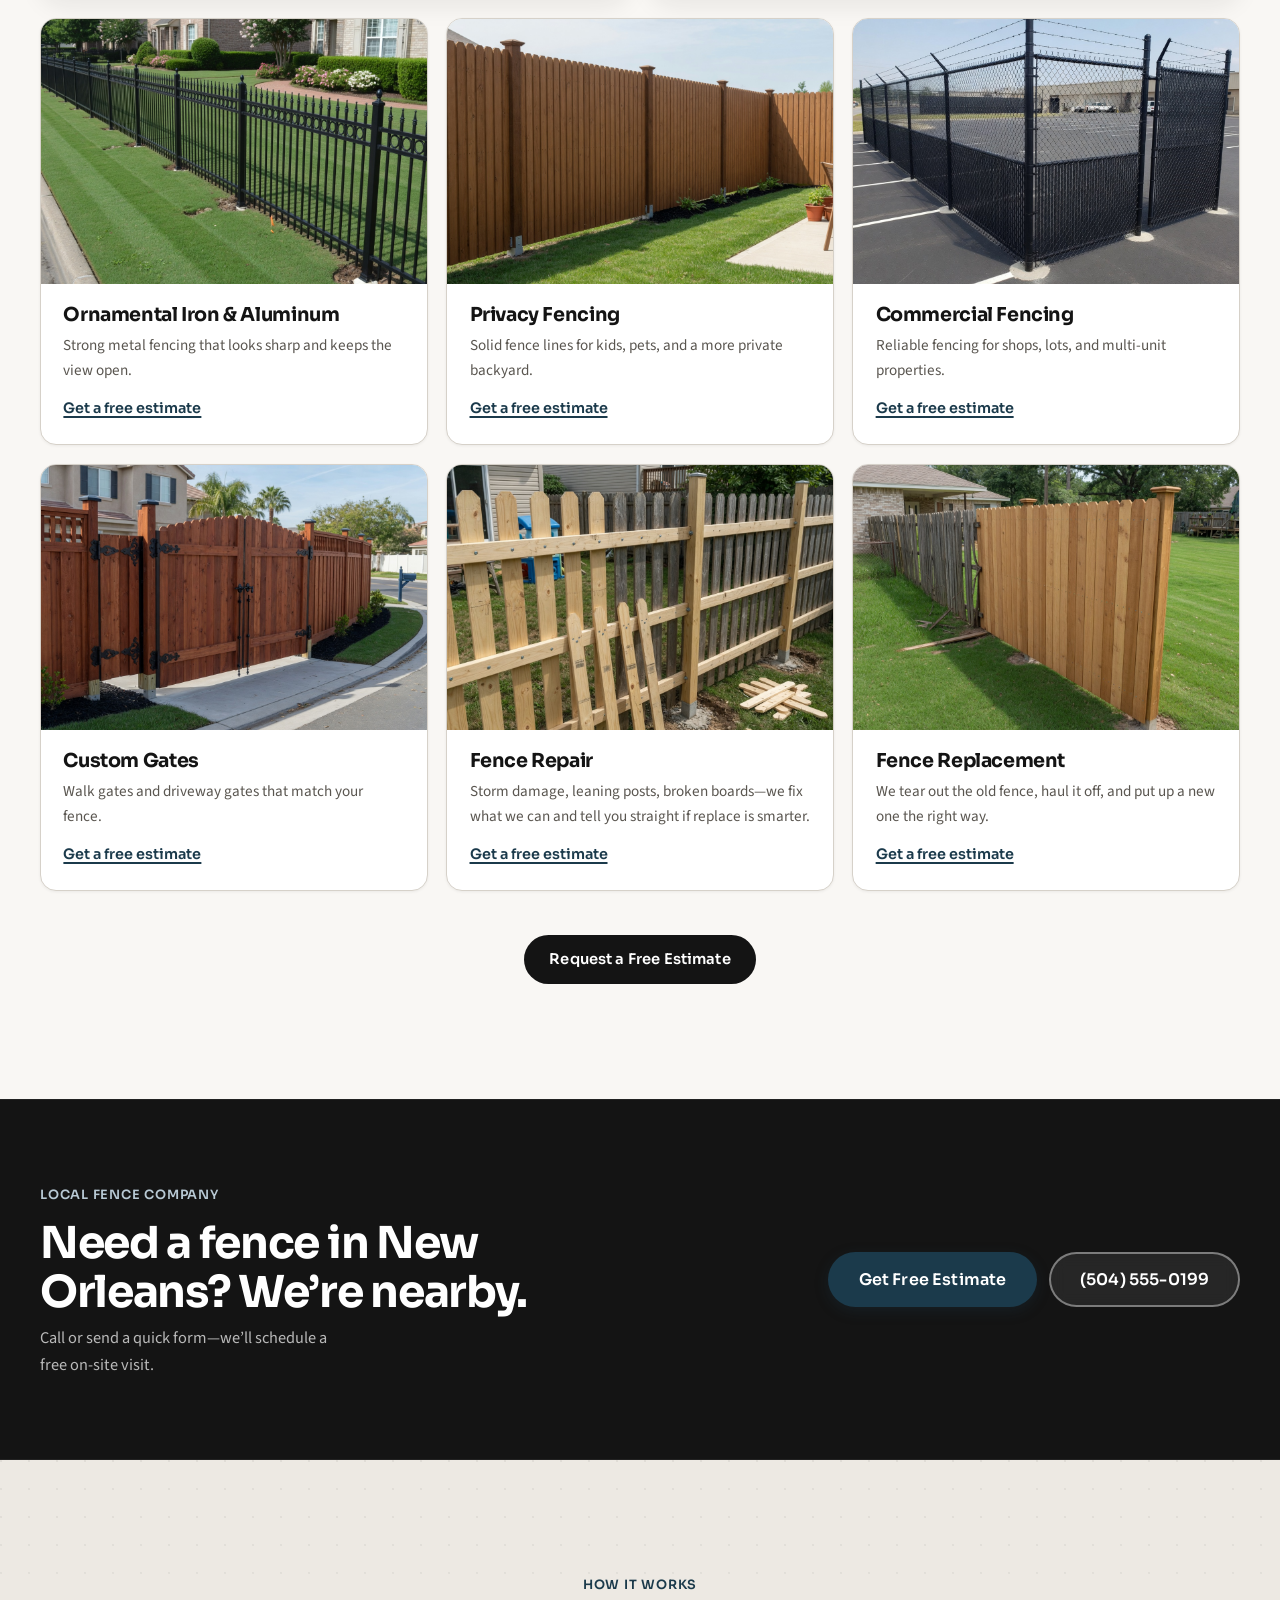
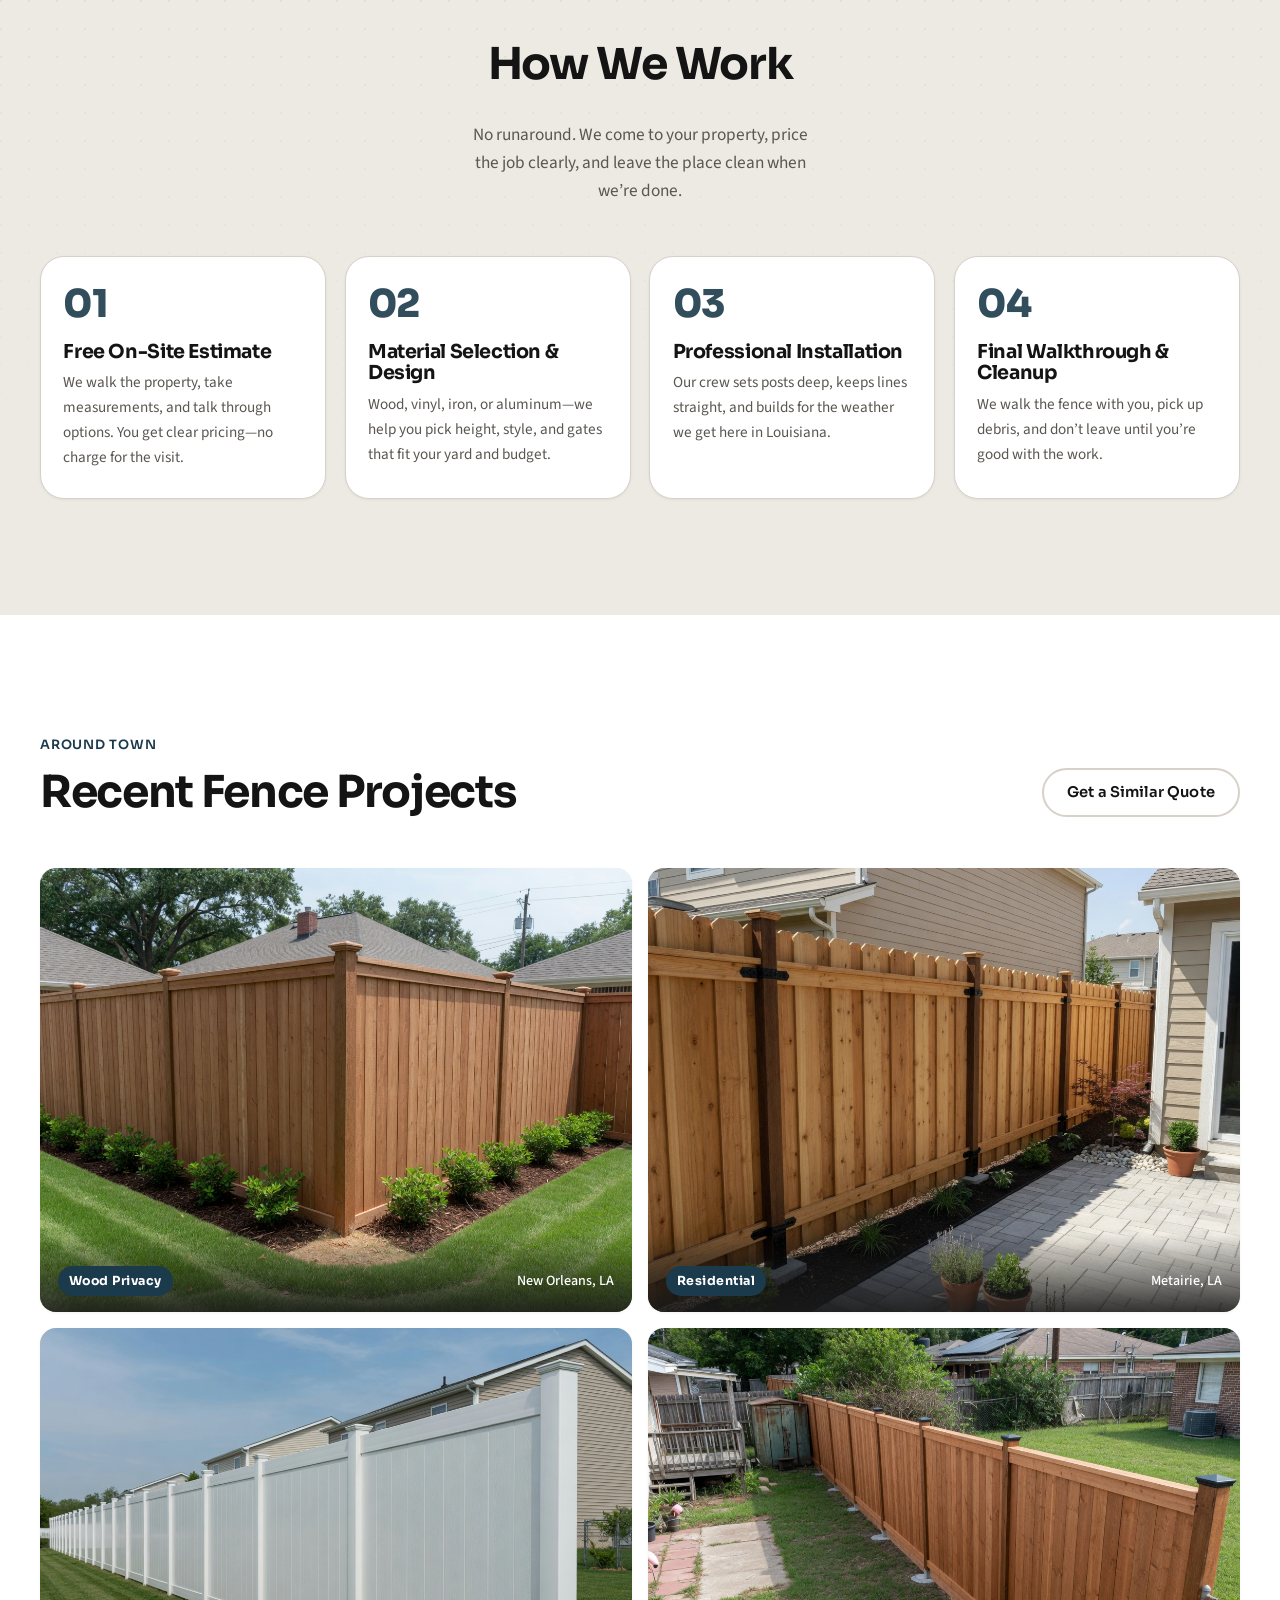
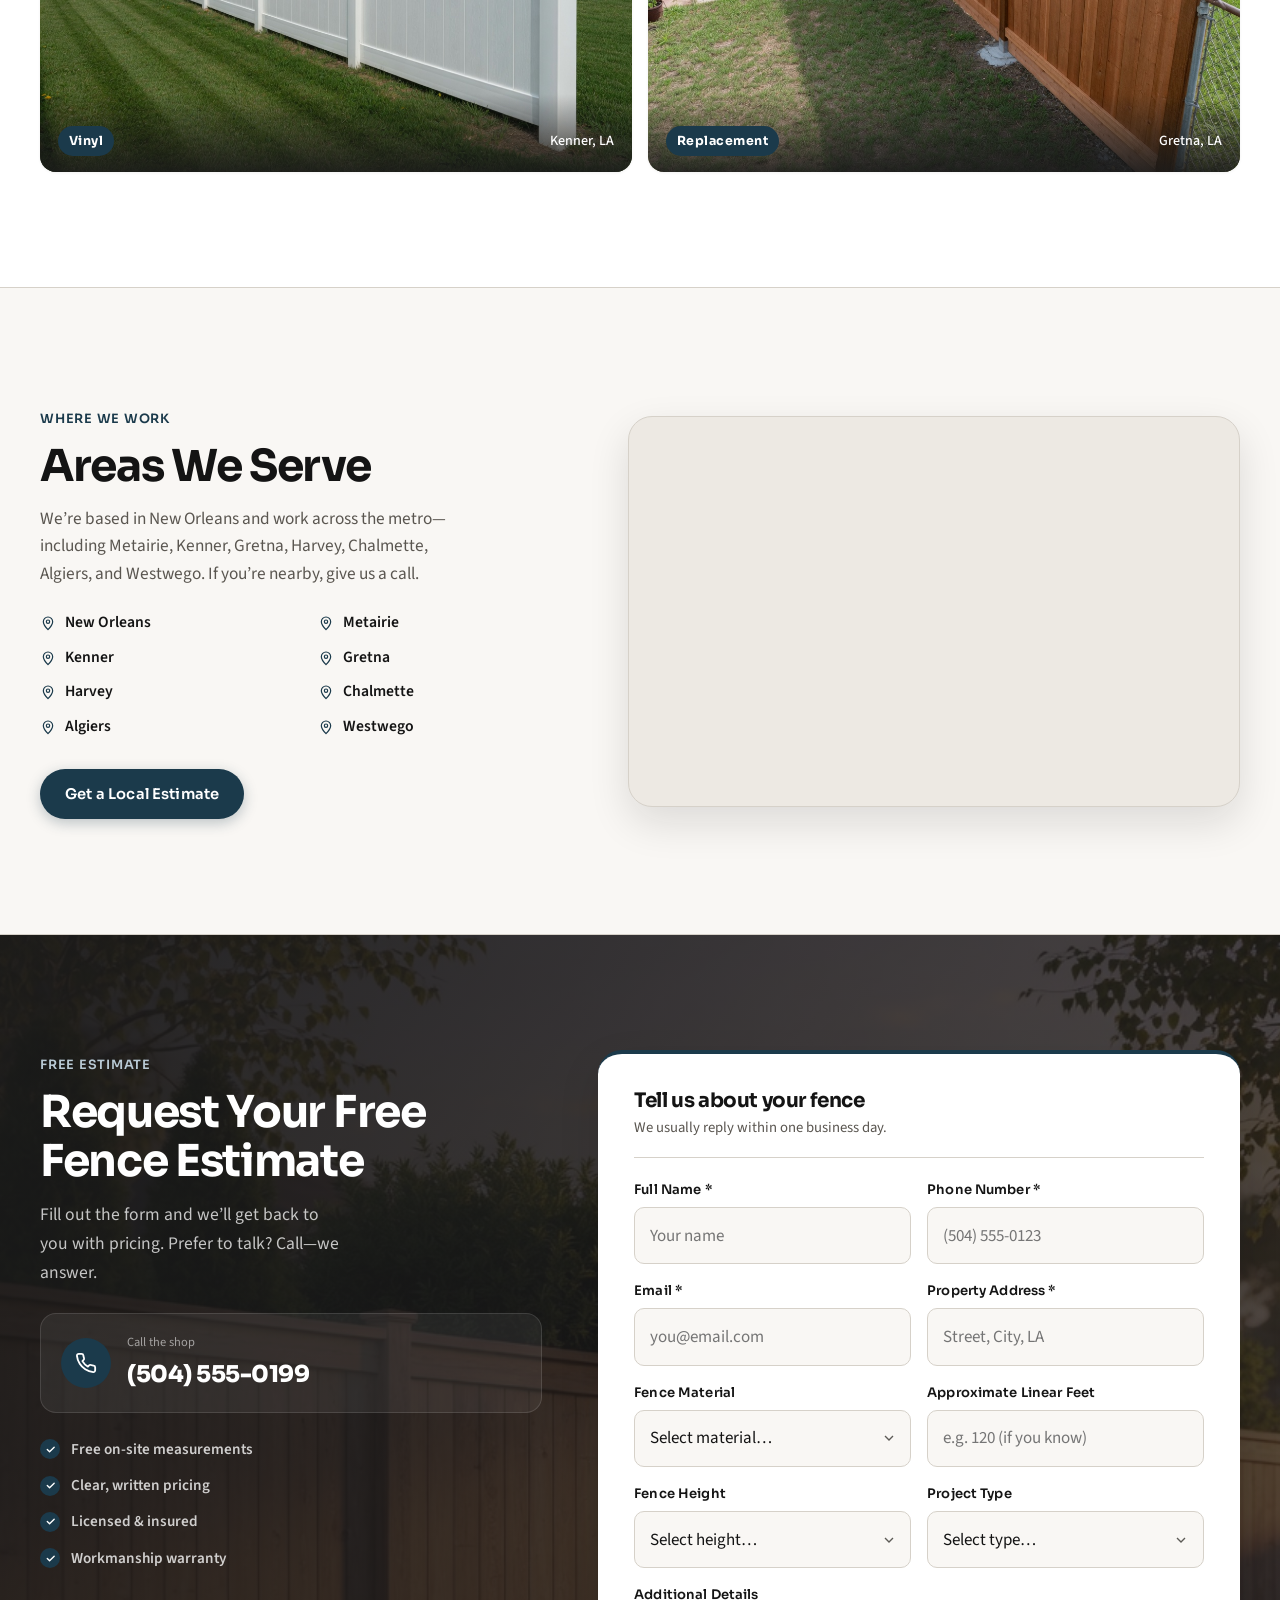
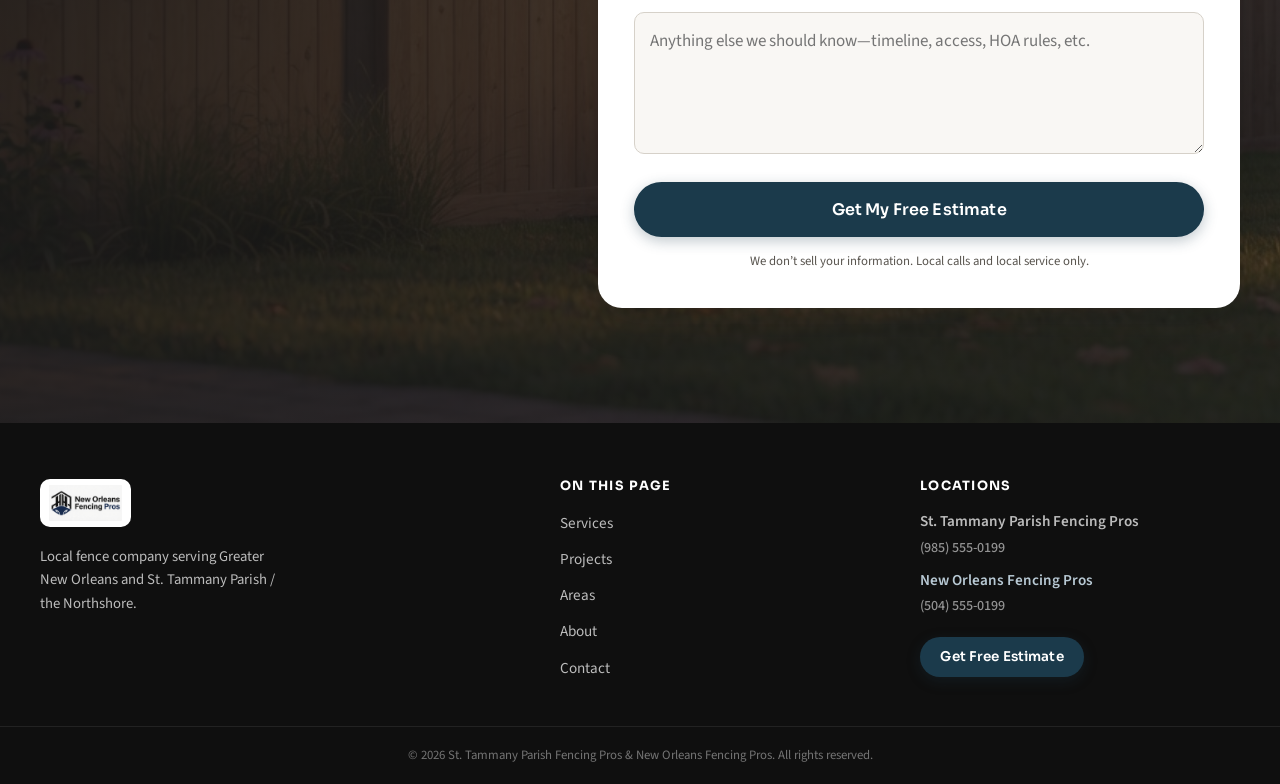
==== commit a99acf2d: "Move brand switch into a slim top bar above the main header. Stops stacking the other-company link o" ====
--- a/new-orleans/index.html
+++ b/new-orleans/index.html
@@ -16,6 +16,11 @@
   <a class="skip-link" href="#main">Skip to content</a>
 
   <header class="site-header" id="header">
+    <div class="brand-bar" aria-label="Company sites">
+      <div class="wrap brand-bar-inner">
+        <a href="https://st-tammany-parish-fencing-pros.vercel.app/" class="brand-switch">St. Tammany Parish Fencing Pros</a>
+      </div>
+    </div>
     <div class="header-main">
       <div class="wrap header-wrap">
         <a href="https://new-orleans-fencing-pros.vercel.app/" class="brand" aria-label="New Orleans Fencing Pros home">
@@ -39,10 +44,7 @@
             <small>Talk to us</small>
             <strong>(504) 555-0199</strong>
           </a>
-          <div class="header-cta-stack">
-            <a href="https://st-tammany-parish-fencing-pros.vercel.app/" class="loc-link header-brand-switch">St. Tammany Parish</a>
-            <a href="#estimate" class="btn btn-primary header-cta">Get Free Estimate</a>
-          </div>
+          <a href="#estimate" class="btn btn-primary header-cta">Get Free Estimate</a>
           <button class="burger" id="navToggle" type="button" aria-label="Open menu" aria-expanded="false" aria-controls="nav">
             <span></span><span></span><span></span>
           </button>
--- a/css/styles.css
+++ b/css/styles.css
@@ -17,8 +17,8 @@
   --ink: var(--primary-dark);
   --muted: var(--secondary-text);
   --wrap: 1200px;
-  --loc-bar-h: 0px;
-  --header-h: 80px;
+  --brand-bar-h: 38px;
+  --header-h: 72px;
   --r: 16px;
   --r-sm: 10px;
   --r-lg: 24px;
@@ -38,7 +38,7 @@
 
 html {
   scroll-behavior: smooth;
-  scroll-padding-top: calc(var(--header-h) + 16px);
+  scroll-padding-top: calc(var(--brand-bar-h) + var(--header-h) + 16px);
 }
 
 body {
@@ -74,48 +74,52 @@
 }
 .skip-link:focus { top: 1rem; }
 
-/* Brand switch sits above Get Free Estimate in header-right */
-.header-cta-stack {
-  display: none;
-  flex-direction: column;
-  align-items: stretch;
-  gap: 0.4rem;
-  min-width: 11.5rem;
-}
-
-.loc-link,
-.header-brand-switch {
+/* Slim utility brand bar ABOVE main header — other company only, never stacked on CTA */
+.brand-bar {
+  flex-shrink: 0;
+  height: var(--brand-bar-h);
+  display: flex;
+  align-items: center;
+  background: rgba(0, 0, 0, 0.32);
+  border-bottom: 1px solid rgba(255, 255, 255, 0.08);
+}
+
+.brand-bar-inner {
+  display: flex;
+  align-items: center;
+  justify-content: flex-end;
+  width: min(100% - 2.5rem, var(--wrap));
+  margin-inline: auto;
+  height: 100%;
+  gap: 0.5rem;
+}
+
+.brand-switch {
   display: inline-flex;
   align-items: center;
   justify-content: center;
-  color: var(--white);
+  color: rgba(255, 255, 255, 0.9);
+  font-family: var(--display);
   font-weight: 600;
   font-size: 0.78rem;
-  padding: 0.4rem 0.85rem;
-  border: 0;
+  letter-spacing: 0.02em;
+  padding: 0.3rem 0.9rem;
+  min-height: 28px;
+  border: 1px solid rgba(255, 255, 255, 0.28);
   border-radius: 999px;
+  background: rgba(255, 255, 255, 0.08);
+  line-height: 1;
+  white-space: nowrap;
+  transition: background var(--t), border-color var(--t), color var(--t);
+}
+
+.brand-switch:hover {
+  color: var(--white);
   background: var(--accent);
-  box-shadow: none;
-  outline: none;
-  line-height: 1.2;
-  white-space: nowrap;
-  text-align: center;
-  transition: background var(--t), color var(--t);
-}
-
-.loc-link:hover,
-.header-brand-switch:hover {
-  color: var(--white);
-  background: var(--accent-hover);
+  border-color: var(--accent);
 }
 
 .nav-loc-m { display: none; }
-
-@media (min-width: 769px) {
-  .header-cta-stack {
-    display: flex;
-  }
-}
 
 .footer-locations {
   display: grid;
@@ -298,7 +302,9 @@
   left: 0;
   right: 0;
   z-index: 1000;
-  height: var(--header-h);
+  display: flex;
+  flex-direction: column;
+  height: calc(var(--brand-bar-h) + var(--header-h));
   background: transparent;
   transition: background var(--t), box-shadow var(--t), backdrop-filter var(--t);
   border: 0;
@@ -313,8 +319,15 @@
   box-shadow: 0 10px 28px rgba(0, 0, 0, 0.25);
 }
 
+.site-header.is-solid .brand-bar {
+  background: rgba(0, 0, 0, 0.22);
+  border-bottom-color: rgba(255, 255, 255, 0.1);
+}
+
 .header-main {
+  flex: 1 1 auto;
   height: var(--header-h);
+  min-height: var(--header-h);
   border: 0;
   box-shadow: none;
 }
@@ -416,7 +429,7 @@
 .header-right {
   display: flex;
   align-items: center;
-  gap: 0.85rem;
+  gap: 1rem;
   flex-shrink: 0;
 }
 
@@ -485,7 +498,7 @@
   display: flex;
   flex-direction: column;
   justify-content: flex-end;
-  padding: calc(var(--header-h) + 1.5rem) 0 0;
+  padding: calc(var(--brand-bar-h) + var(--header-h) + 1.5rem) 0 0;
   color: var(--white);
   background: var(--primary-dark);
   overflow: hidden;
@@ -1417,11 +1430,21 @@
 @media (max-width: 768px) {
   :root {
     --header-h: 64px;
-    --loc-bar-h: 0px;
+    --brand-bar-h: 36px;
+  }
+
+  .brand-bar-inner {
+    width: min(100% - 1.5rem, var(--wrap));
+  }
+
+  .brand-switch {
+    font-size: 0.72rem;
+    padding: 0.28rem 0.75rem;
+    min-height: 26px;
   }
 
   html {
-    scroll-padding-top: calc(var(--header-h) + 12px);
+    scroll-padding-top: calc(var(--brand-bar-h) + var(--header-h) + 12px);
   }
 
   body {
@@ -1447,13 +1470,13 @@
 
   .brand-mark { width: 30px; height: 30px; font-size: 0.68rem; }
   .brand-name { font-size: 0.68rem; }
-  .header-cta-stack { display: none !important; }
+  .header-cta { display: none; }
 
   .nav-loc-m { display: list-item; }
 
   .nav {
     position: fixed;
-    inset: var(--header-h) 0 auto 0;
+    inset: calc(var(--brand-bar-h) + var(--header-h)) 0 auto 0;
     background: rgba(26, 26, 26, 0.98);
     border-bottom: 1px solid rgba(255, 255, 255, 0.08);
     padding: 0.5rem 1rem 1.25rem;
@@ -1462,7 +1485,7 @@
     visibility: hidden;
     transition: transform var(--t), opacity var(--t), visibility var(--t);
     box-shadow: 0 20px 40px rgba(0, 0, 0, 0.45);
-    max-height: min(70vh, calc(100dvh - var(--header-h)));
+    max-height: min(70vh, calc(100dvh - var(--brand-bar-h) - var(--header-h)));
     overflow-y: auto;
     -webkit-overflow-scrolling: touch;
   }
--- a/css/new-orleans-theme.css
+++ b/css/new-orleans-theme.css
@@ -162,6 +162,11 @@
   box-shadow: 0 10px 28px rgba(0, 0, 0, 0.25);
 }
 
+.brand-switch:hover {
+  background: var(--accent);
+  border-color: var(--accent);
+}
+
 @media (max-width: 768px) {
   .mobile-cta-bar {
     background: rgba(20, 20, 20, 0.96);
